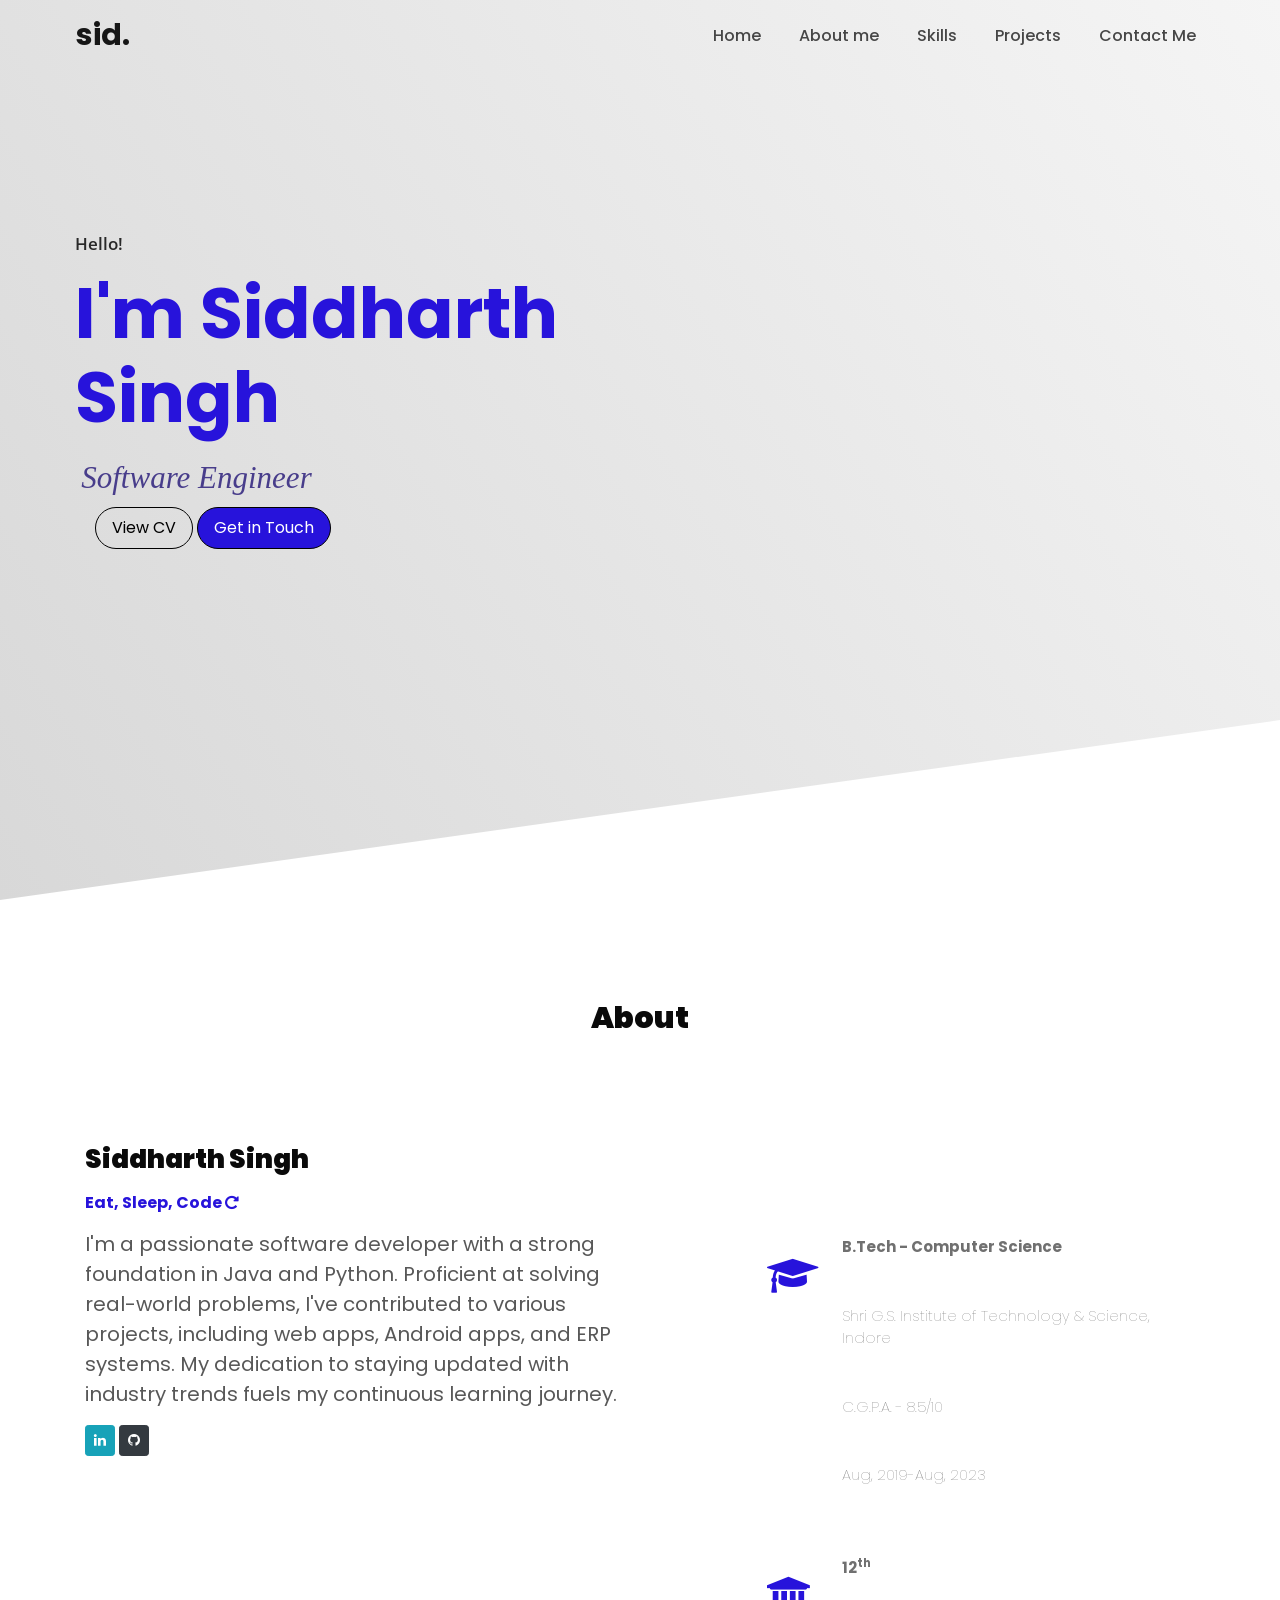
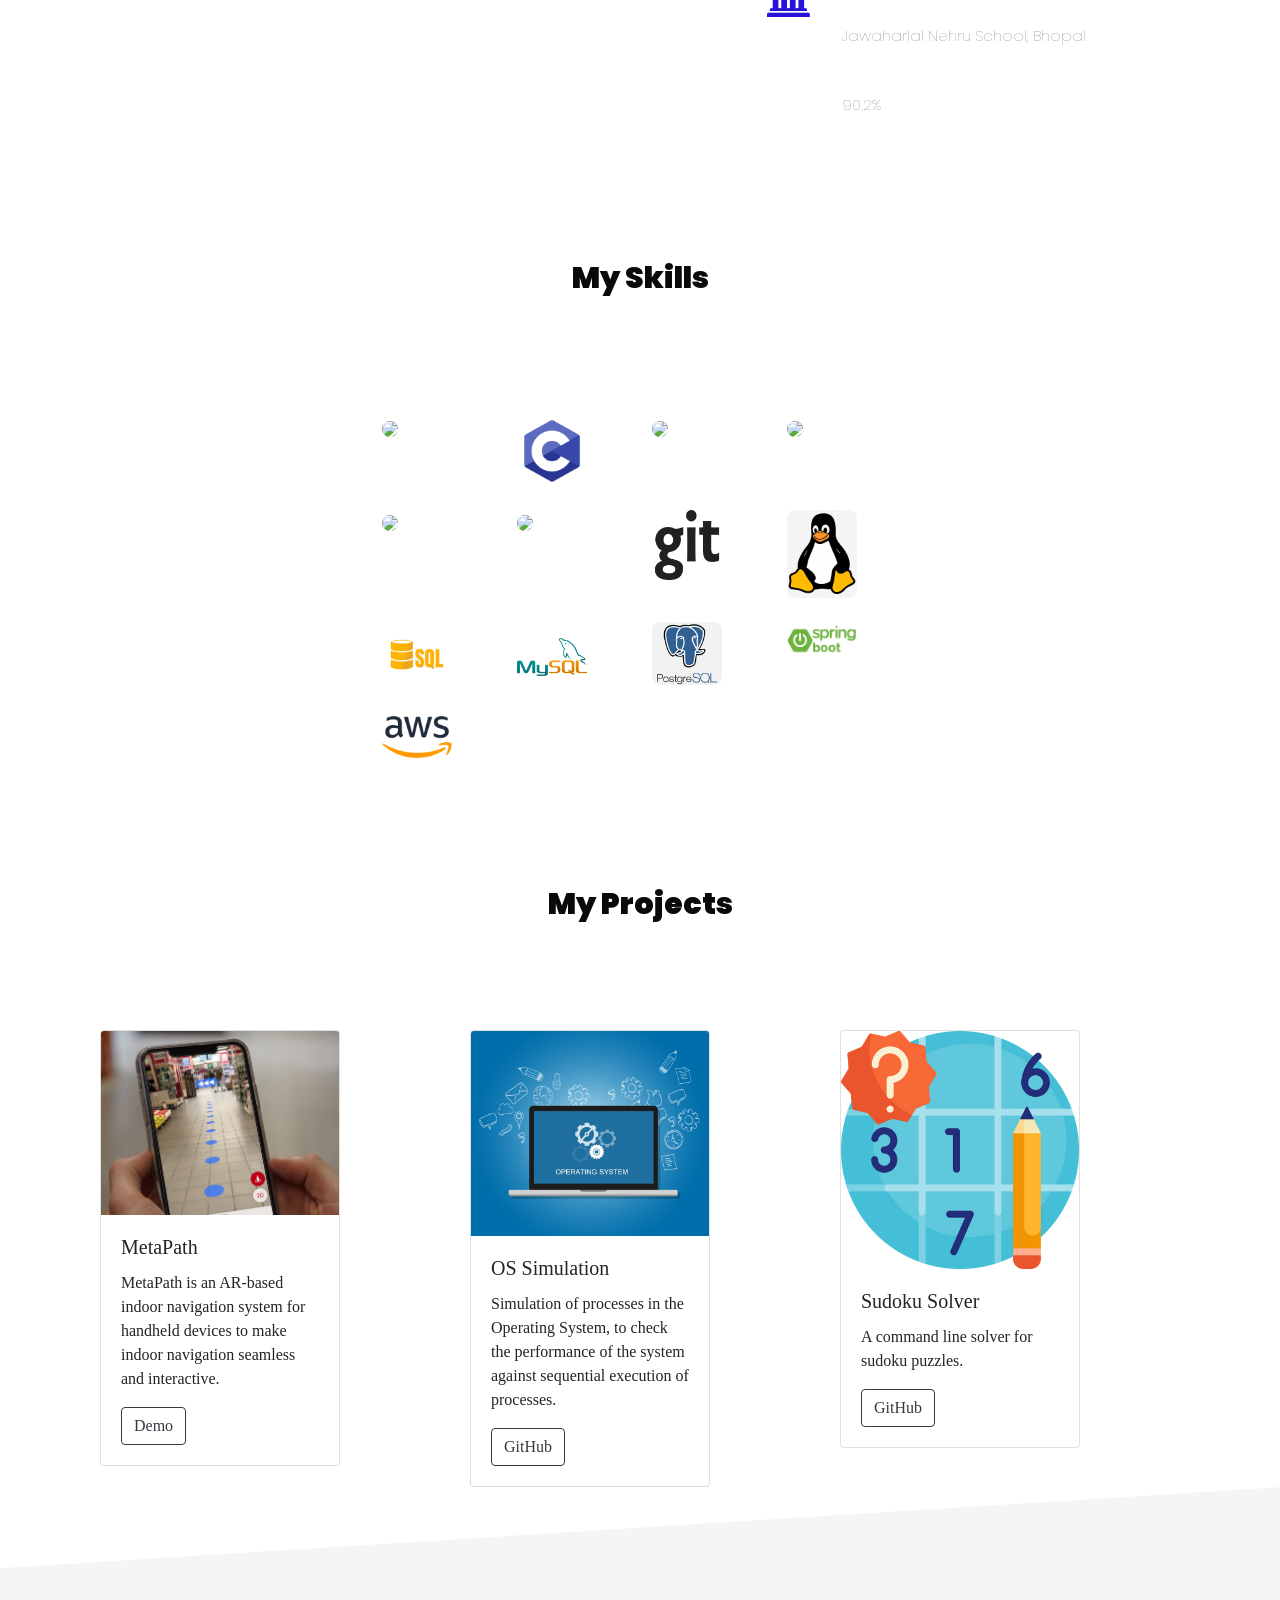
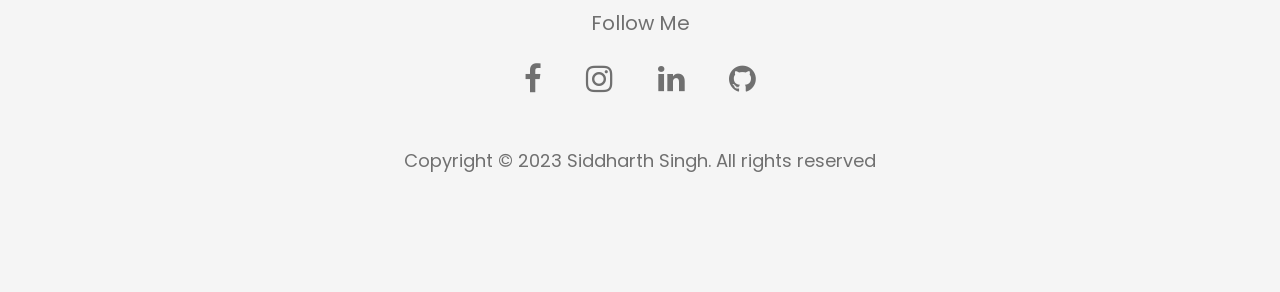
==== index.html @ 8e5d927d "Updated the about info" ====
<!doctype html>
<html lang="en">

<head>
    <!-- Required meta tags -->
    <meta charset="utf-8">
    <meta name="viewport" content="width=device-width, initial-scale=1, shrink-to-fit=no">

    <!-- Bootstrap CSS -->
    <link rel="stylesheet" href="https://cdn.jsdelivr.net/npm/bootstrap@4.5.3/dist/css/bootstrap.min.css"
        integrity="sha384-TX8t27EcRE3e/ihU7zmQxVncDAy5uIKz4rEkgIXeMed4M0jlfIDPvg6uqKI2xXr2" crossorigin="anonymous">
    <link rel="stylesheet" href="style.css">
    <!-- <link rel="stylesheet" href="https://cdnjs.cloudflare.com/ajax/libs/font-awesome/4.7.0/css/font-awesome.min.css"> -->
    <link href="https://maxcdn.bootstrapcdn.com/font-awesome/4.2.0/css/font-awesome.min.css" rel="stylesheet">

    <title>Siddharth Singh | Portfolio</title>
</head>

<body>
    <!--Nav Bar-->
    <nav class="navbar navbar-expand-lg navbar-light fixed-top">
        <a class="navbar-brand" href=".">sid.</a>
        <button class="navbar-toggler" type="button" data-toggle="collapse" data-target="#navbarNav">
            <span class="navbar-toggler-icon"></span>
        </button>
        <div class="collapse navbar-collapse" id="navbarNav">
            <ul class="navbar-nav mr-auto">
            </ul>
            <ul class="navbar-nav">
                <li class="nav-item">
                    <a class="nav-link js-scroll-trigger" href="#home">Home</a>
                </li>
                <li class="nav-item">
                    <a class="nav-link js-scroll-trigger" href="#about">About me</a>
                </li>
                <li class="nav-item">
                    <a class="nav-link js-scroll-trigger" href="#skills">Skills</a>
                </li>
                <li class="nav-item">
                    <a class="nav-link js-scroll-trigger" href="#prj">Projects</a>
                </li>
                <li class="nav-item">
                    <a class="nav-link js-scroll-trigger" href="#contact">Contact Me</a>
                </li>
            </ul>
        </div>
    </nav>
    <!--Nav Bar End-->
    <header id="home" class="site-header">
        <!--home Start-->
        <div class="container-fluid" style="background-color:transparent;">
            <div class="row">
                <div class="col-lg-7">
                    <div class="jumbotron">
                        <h1 class="display-4">Hello!</h1>
                        <h2 class="lead">I'm Siddharth Singh</h2>
                        <!-- <h3>Student, Coder, Chess Player</h3> -->
                        <div id="text-write"></div>
                        <ul style="padding-left: 0px;">

                            <a class="btn btndownloadcv btn-lg" href="#" role="button">View CV</a>
                            <button class="btn btn-lg" id="contact-btn">Get in Touch</button>
                        </ul>
                    </div>
                </div>

            </div>
        </div>
    </header>

    <!--About Me-->
    <div id="about" class="container aboutme">
        <div class="row head text-center">
            <div class="col-lg-12">
                <h1>About</h1>
            </div>
        </div>
        <div class=" body row">
            <div class="col-lg-6">

                <h2>Siddharth Singh</h2>
                <h3>Eat, Sleep, Code <i class="fa fa-repeat"></i></h3>
                <p>I'm a passionate software developer with a strong foundation in Java and Python. Proficient at
                    solving real-world problems, I've contributed to various projects, including web apps, Android apps,
                    and ERP systems.
                    My dedication to staying updated with industry trends fuels my continuous learning journey.</p>
                <div class="contact_about">
                    <a href="https://www.linkedin.com/in/siddharth-singh0801/" class="btn btn-info btn-sm "
                        role="button" aria-pressed="true" target="_blank"><i class="fa fa-linkedin"
                            aria-hidden="true"></i></a>
                    <a href="https://github.com/siddharth0801/" class="btn btn-dark btn-sm " role="button"
                        aria-pressed="true" target="_blank"><i class="fa fa-github" aria-hidden="true"></i></a>

                </div>

            </div>
            <div class="col-lg-6 text-left" style="padding-top:50px;">
                <table class="table table-borderless education">
                    <tbody>
                        <tr>
                            <th scope="col"><i class="fa fa-graduation-cap" aria-hidden="true"></i></th>
                            <th scope="col" class="year">
                                <p style="font-weight: bold;">B.Tech - Computer Science</p>
                                <p>Shri G.S. Institute of Technology & Science, Indore</p>
                                <p>C.G.P.A. - 8.5/10</p>
                                <p>Aug, 2019-Aug, 2023</p>
                            </th>
                        </tr>
                        <tr>
                            <th scope="col"><i class="fa fa-institution" aria-hidden="true"></i></th>
                            <th scope="col" class="year">
                                <p style="font-weight: bold;">12<sup>th</sup></p>
                                <p>Jawaharlal Nehru School, Bhopal</p>
                                <p>90.2%</p>
                            </th>
                        </tr>
                    </tbody>
                </table>
            </div>
        </div>
    </div>


    <section id="skills">
        <div class="container skill">
            <div class="row text-center skillhead">
                <div class="col-lg-12">
                    <h1>My Skills</h1>

                </div>
            </div>
        </div>
    </section>
    <div class="container table-responsive">
        <div class="row">
            <div class="col-md-6 mx-auto">
                <table class="table table-borderless">
                    <tbody>
                        <tr>
                            <td>
                                <img class="tech-icon" src="icons/java.png">
                                <!-- <h3>Java(Core)</h3> -->
                            </td>
                            <td>
                                <img class="tech-icon" src="icons/cprog.png">
                                <!-- <h3>C </h3> -->
                            </td>
                            <td>
                                <img class="tech-icon" src="icons/python.png">
                                <!-- <h3>Python</h3> -->
                            </td>
                            <td>
                                <img class="tech-icon" src="icons/html-5.png">
                                <!-- <h3>HTML</h3> -->
                            </td>
                        </tr>
                        <tr>
                            <td>
                                <img class="tech-icon" src="icons/css.png">
                                <!-- <h3>CSS</h3> -->
                            </td>
                            <td>
                                <img class="tech-icon" src="icons/java-script.png">
                                <!-- <h3>JavaScript</h3> -->
                            </td>
                            <td>
                                <img class="tech-icon" src="icons/git.png">
                                <!-- <h3>VCS</h3> -->
                            </td>
                            <td>
                                <img class="tech-icon" src="icons/linux.png">
                                <!-- <h3>Linux</h3> -->
                            </td>
                        </tr>
                        <tr>
                            <td>
                                <img class="tech-icon" src="icons/sql.jpg">
                                <!-- <h3>Linux</h3> -->
                            </td>
                            <td>
                                <img class="tech-icon" src="icons/mysql.png">
                                <!-- <h3>Linux</h3> -->
                            </td>
                            <td>
                                <img class="tech-icon" src="icons/postgres.png">
                                <!-- <h3>Linux</h3> -->
                            </td>
                            <td>
                                <img class="tech-icon" src="icons/spring.png">
                                <!-- <h3>Linux</h3> -->
                            </td>
                        </tr>
                        <tr>
                            <td>
                                <img class="tech-icon" src="icons/aws.png">
                                <!-- <h3>Linux</h3> -->
                            </td>
                        </tr>
                    </tbody>
                </table>
            </div>
        </div>
    </div>
    <section class="projects" id="prj">
        <div class="container-fluid">
            <div class="text-center myprojects">
                <h1>My Projects</h1>
            </div>
        </div>
        <div class="container">
            <div class="container">
                <div class="row">
                    <div class="col-sm">
                        <div class="card" style="width: 15rem;">
                            <img src="icons/AR-Navigation-3-scaled.jpg" class="card-img-top" alt="...">
                            <div class="card-body">
                                <h5 class="card-title">MetaPath</h5>
                                <p class="card-text">MetaPath is an AR-based indoor navigation system for handheld
                                    devices to make indoor navigation seamless and interactive.</p>

                                <a href="https://drive.google.com/file/d/1IkaxlK0f_oU6EgV6QQUT67MkqTu1dAwv/view?usp=drive_link" class="btn btn-outline-dark"
                                    target="blank">Demo</a>
                            </div>
                        </div>
                    </div>
                    <div class="col-sm">
                        <div class="card" style="width: 15rem;">
                            <img src="icons/OS.jpg" class="card-img-top" alt="...">
                            <div class="card-body">
                                <h5 class="card-title">OS Simulation</h5>
                                <p class="card-text">Simulation of processes in the Operating System, to check the
                                    performance of the
                                    system against sequential execution of processes.
                                </p>

                                <a href="https://github.com/siddharth0801/OS-Simulation" class="btn btn-outline-dark"
                                    target="blank">GitHub</a>
                            </div>
                        </div>
                    </div>
                    <div class="col-sm">
                        <div class="card" style="width: 15rem;">
                            <img src="icons/sudoku.png" class="card-img-top" alt="...">
                            <div class="card-body">
                                <h5 class="card-title">Sudoku Solver</h5>
                                <p class="card-text">A command line solver for sudoku puzzles.</p>

                                <a href="https://github.com/siddharth0801/SudokuSolver" class="btn btn-outline-dark"
                                    target="blank">GitHub</a>
                            </div>
                        </div>
                    </div>
                </div>
            </div>
        </div>
    </section>

    <div id="contact-modal" class="modal">
        <div class="modal-content">
            <span class="close">&times;</span>
            <!-- Formspree is used for handling the form(https://formspree.io/forms/mdovwwka/submissions) -->
            <form id="contact-form" action="https://formspree.io/f/mdovwwka" method="POST">
                <div class="form-group">
                    <label for="name">Your Name</label>
                    <input type="text" class="form-control" id="name" name="name" required>
                </div>
                <div class="form-group">
                    <label for="email">Your Email</label>
                    <input type="email" class="form-control" id="email" name="email" required>
                </div>
                <div class="form-group">
                    <label for="message">Message</label>
                    <textarea class="form-control" id="message" name="message" rows="5" required></textarea>
                </div>
                <button type="submit" class="btn btn-success">Send Message</button>
            </form>
        </div>
    </div>




    <!--Footer-->
    <footer class="site-footer" id="contact">'
        <div class="container">
            <div class="row text-center sitefooterhead">
                <div class="col-lg-12">
                    <h1><b>Follow Me</b></h1>
                </div>
            </div>
            <div class="row text-center sitefooterbody">
                <div class="col-lg-12">
                    <a href="https://www.facebook.com/people/Siddharth-Singh/100041000264340/" target="blank"><i
                            class="fa fa-facebook"></i></a>
                    <a href="https://www.instagram.com/singh.siddharth01/" target="blank"><i class="fa fa-instagram"></i></a>

                    <a href="https://www.linkedin.com/in/siddharth0801/" target="blank"><i
                            class="fa fa-linkedin"></i></a>
                    <a href="https://github.com/siddharth0801" target="blank"><i class="fa fa-github"></i></a>

                </div>
                <div class="col-lg-12">
                    <p>Copyright © 2023 Siddharth Singh. All rights reserved</p>
                </div>
            </div>
        </div>
    </footer>

    <!--Scripts-->
    <script src="index.js"></script>
    <script src="script.js"></script>
    <script>
        typeWriter();
    </script>
    <script src="https://code.jquery.com/jquery-3.5.1.js"
        integrity="sha256-QWo7LDvxbWT2tbbQ97B53yJnYU3WhH/C8ycbRAkjPDc=" crossorigin="anonymous"></script>
    <script src="https://cdn.jsdelivr.net/npm/bootstrap@4.5.3/dist/js/bootstrap.bundle.min.js"
        integrity="sha384-ho+j7jyWK8fNQe+A12Hb8AhRq26LrZ/JpcUGGOn+Y7RsweNrtN/tE3MoK7ZeZDyx"
        crossorigin="anonymous"></script>
    <script src="https://stackpath.bootstrapcdn.com/bootstrap/4.5.2/js/bootstrap.min.js"
        integrity="sha384-B4gt1jrGC7Jh4AgTPSdUtOBvfO8shuf57BaghqFfPlYxofvL8/KUEfYiJOMMV+rV"
        crossorigin="anonymous"></script>

    <script type="text/javascript">
        $('.js-scroll-trigger').click(function () {
            $('.navbar-collapse').collapse('hide');
        });
    </script>
</body>

</html>
---- style.css ----
@import url('https://fonts.googleapis.com/css2?family=Open+Sans&display=swap');
@import url('https://fonts.googleapis.com/css2?family=Poppins&display=swap');

.site-header{
    width: 100%;
    height: 100vh;
    background:linear-gradient(57deg, #d8d8d8, #F5F5F5);
    clip-path: polygon(0% 0%, 100% 0%, 100% 80%, 0% 100%);
}

.navbar{
    font-family: 'Poppins', sans-serif;
    font-weight: 500;
    font-size: 16px;
    transition: 0.6s;
}

.navbar-brand{
    padding-left: 60px;
    font-weight: bold;
    font-size: 30px;
}

.navbar-nav{
    padding-right: 60px;
}

.navbar .navbar-nav .nav-item a{
    color: #464646;
    padding-left: 30px;
}

.navbar .navbar-nav .nav-item a:hover{
    color: #2713db;
    transition: 0.7s;
}

.jumbotron{
    padding-left: 60px;
    background-color:transparent;
    border-radius: 0px;
}

.jumbotron h1{
    font-family: 'Open Sans', sans-serif;
    color: #292929;
    padding-top: 170px;
    font-size: 17px;
    font-weight: 600;
}

.jumbotron h2{
    font-family: 'Poppins', sans-serif;
    color: #2713db;
    font-size: 70px;
    font-weight: 700;
    padding-top: 10px;
}

.jumbotron p{
    font-family: 'Open Sans', sans-serif;
    color: #292929;
    font-size: 16pt;
    padding-top: 3px;
}

.jumbotron .btn{
    color: #FFFFFF;
    font-family: 'Poppins', sans-serif;
    font-size: 16px;
    background-color: #2713db;
    border-radius: 50px;
    border-color: black;
}

.jumbotron .btn:hover{
    color: #2713db;
    font-family: 'Poppins', sans-serif;
    background-color:transparent;
    border-radius: 50px;
    border-color: #2713db;
    transition: 0.6s;
}

.jumbotron .btndownloadcv{
    background-color:transparent;
    color: black;
    margin-left: 20px;
}

.jumbotron .btndownloadcv:hover{
    background-color:#2713db;
    color: #FFFFFF;
    margin-left: 20px;
    transition: 0.6s;
}
#text-write{
    font-family: Georgia, 'Times New Roman', Times, serif;
    font-style: italic;
    /* font-weight: bold; */
    color: darkslateblue;
    font-size: 31px;
    /* padding-top: 3px; */
    padding: 1%;
}
/*Projects CSS */

.projects{
    font-family: 'Times New Roman', Times, serif;
}

.myprojects h1{
    font-family:'Poppins', sans-serif;
    color: #0A0A0A;
    font-size: 30px;
    font-weight: 900;
    padding-top:100px;
    padding-bottom:100px;
}

/*  */
.tech-icon{
    border-radius: 8px;
    width: 70px;
    height: auto;
}
.icon-box{
    display: flex;
    align-items:center;
}
/* .tech-icon:hover{
    box-shadow: 1px 1px 1px 1px grey;
} */
.col-lg-3{
    margin-bottom: 50px;
}
.pt-5, .py-5 {
    padding-top: 3rem!important;
    
}


/* Form CSS */

.modal {
    display: none;
    position: fixed;
    z-index: 1;
    left: 0;
    top: 0;
    width: 100%;
    height: 100%;
    overflow: auto;
    background-color: rgba(0, 0, 0, 0.4);
  }
  
  .modal-content {
    background-color: #fefefe;
    margin: 15% auto;
    padding: 20px;
    border: 1px solid #888;
    width: 80%;
    max-width: 600px;
  }
  
  .close {
    color: #aaa;
    float: right;
    font-size: 28px;
    font-weight: bold;
  }
  
  .close:hover,
  .close:focus {
    color: black;
    text-decoration: none;
    cursor: pointer;
  }


@media(max-width:992px){
    .navbar{
        background-color: #FFFFFF;
    }
}


@media (max-width: 576px){
    .navbar-brand{
        padding-left: 20px;
    }
    
    .jumbotron{
        padding-left: 20px;
    }

    .jumbotron h2{
        font-size: 50px;
    }
    #text-write{
        font-size: 20px;
    }
}

.aboutme .head h1{
    font-family:'Poppins', sans-serif;
    color: #0A0A0A;
    font-size: 30px;
    font-weight: 900;
    padding-top:100px;
    padding-bottom:100px;
}

/* .aboutme .body{
    padding-bottom: 100px;
} */

.aboutme .body h2{
    font-family:'Poppins', sans-serif;
    color: #0A0A0A;
    font-size: 26px;
    font-weight: 900;
    padding-bottom: 10px;
}

.aboutme .body h3{
    font-family:'Poppins', sans-serif;
    color: #2713db;
    font-size: 16px;
    font-weight: bold;
    padding-bottom: 4px;
}

.aboutme .body p{
    padding-top:5px;
    font-family: 'Poppins', sans-serif;
    font-size: 20px;
    color: #585858;
}

.aboutme .body td{
    font-family: 'Poppins', sans-serif;
    font-size: 14px;
    color:#585858;
}

.aboutme .body span{
    color:#2713db;
}

.aboutme .body .education i{
    color: #2713db;
    font-size: 40px;
    padding-top:50px;
    padding-bottom: 20px;
    padding-left:100px;
}

.aboutme .body .education p{
    padding-top:30px;
    font-family: 'Poppins', sans-serif;
    color: #707070;
    font-size: 15px;
    font-weight: 100;
}

@media (max-width: 768px){
    .aboutme .body .education i{
        padding-left: 0px;
    }
}

@media (max-width: 576px){
    .aboutme{
        padding-left: 30px;
    }
    .aboutme .body .education i{
        padding-left: 0px;
    }
}

@media (max-width: 992px){
    .aboutme .body .education i{
        padding-left: 0px;
    }
}

/* .skill {
    padding-bottom: 100px;
} */

.skillhead h1{
    font-family:'Poppins', sans-serif;
    color: #0A0A0A;
    font-size: 30px;
    font-weight: 900;
    padding-top:100px;
    padding-bottom:100px;
}


.site-footer{
    width: 100%;
    min-height: 45vh;
    background:linear-gradient(57deg, #F5F5F5, #F5F5F5);
    clip-path: polygon(0 20%, 100% 0, 100% 100%, 0% 100%);
}

.site-footer .sitefooterhead h1{
    font-family: 'Poppins', sans-serif;
    color: #0A0A0A;
    font-size: 20px;
    font-weight: 100;
    padding-top:100px;
    padding-bottom:20px;
    color: #707070;

}

.site-footer .sitefooterbody i{
    margin-left: 20px;
    margin-right: 20px;
    font-size: 31px;
    color: #707070;
}

.site-footer .sitefooterbody i:hover{
    font-size: 31px;
    color: #29C08D;
    transition: 0.4s;
}

.site-footer .sitefooterbody p{
    font-size: 18px;
    padding-top: 50px;
    font-family: 'Poppins', sans-serif;
    color: #707070;
}

@media (max-width: 576px){
    .modal-content {
        margin: 30% auto;
      }
    .site-footer .sitefooterbody i{
        margin-left: 11px;
        margin-right: 11px;
        font-size: 20px;
    }
    .site-footer .sitefooterbody p{
        font-size: 14px;
    }
    .site-footer{
        min-height: 40vh;
    }
}
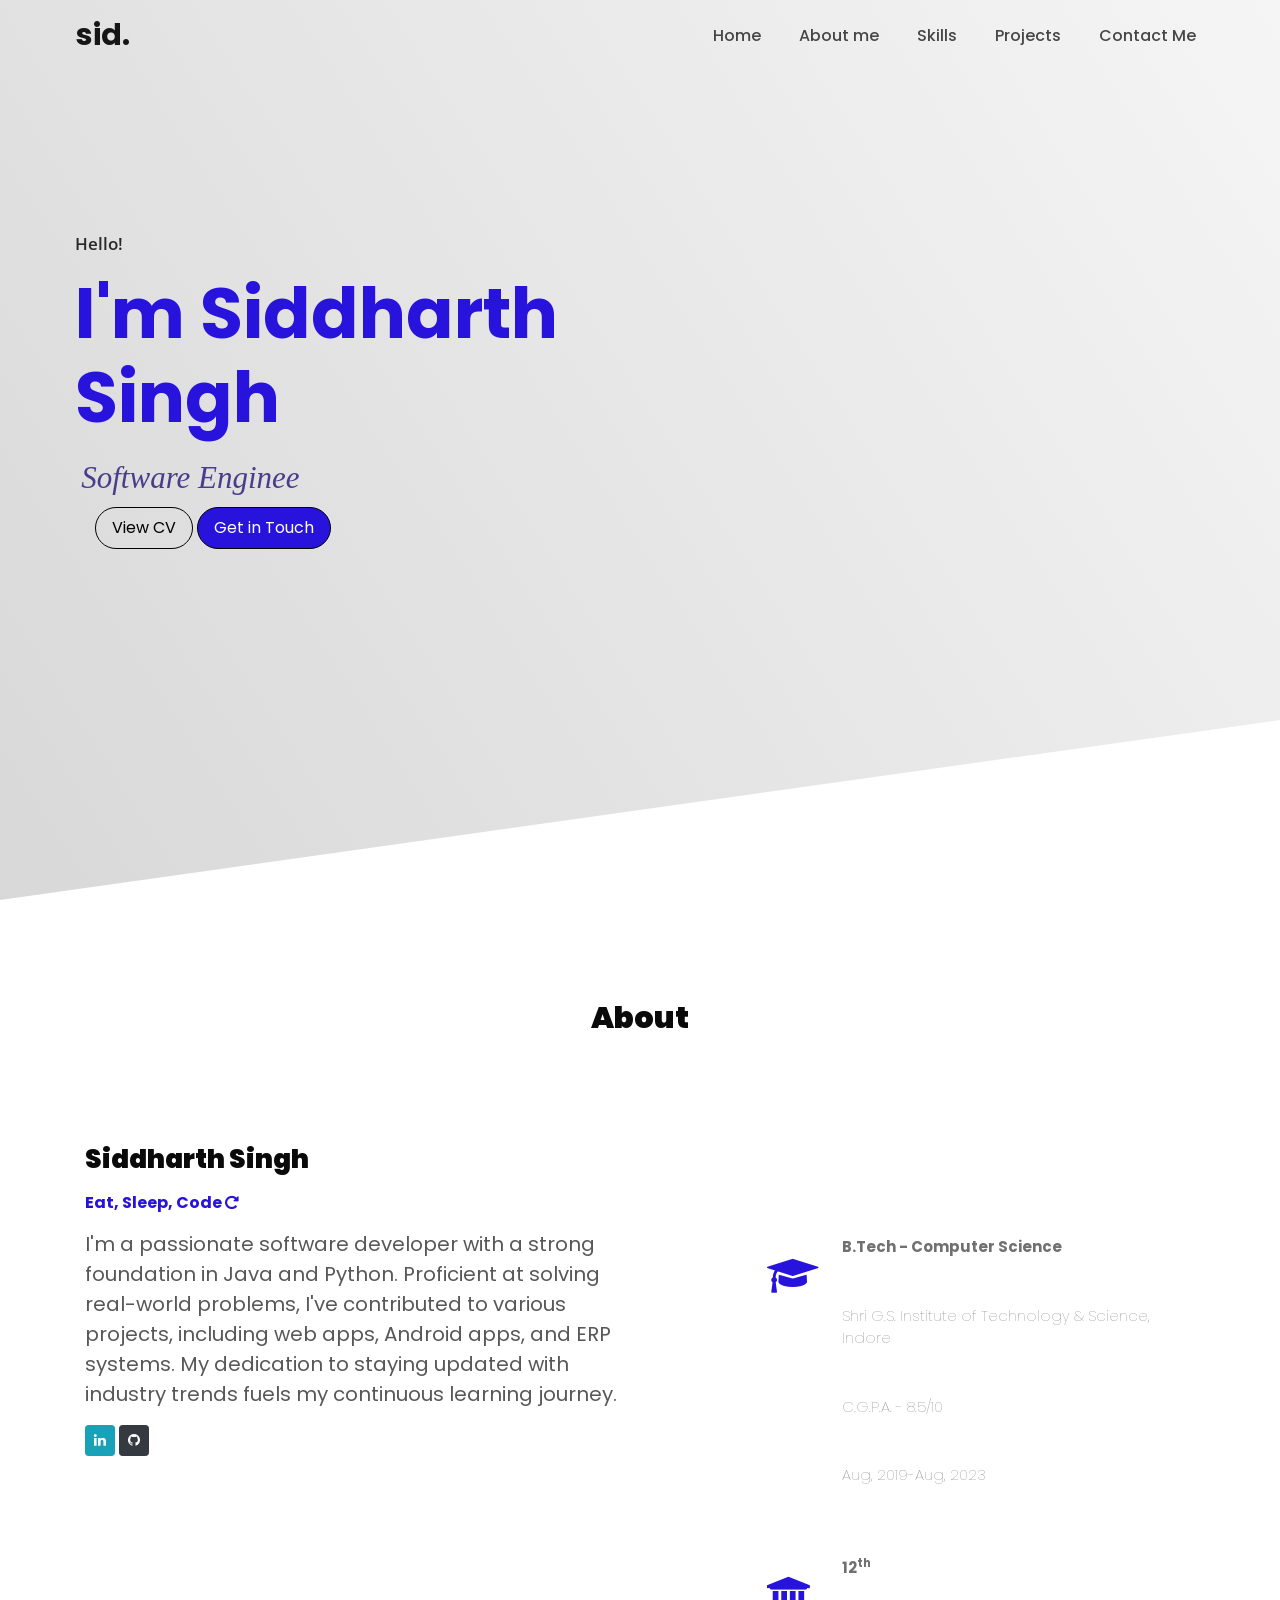
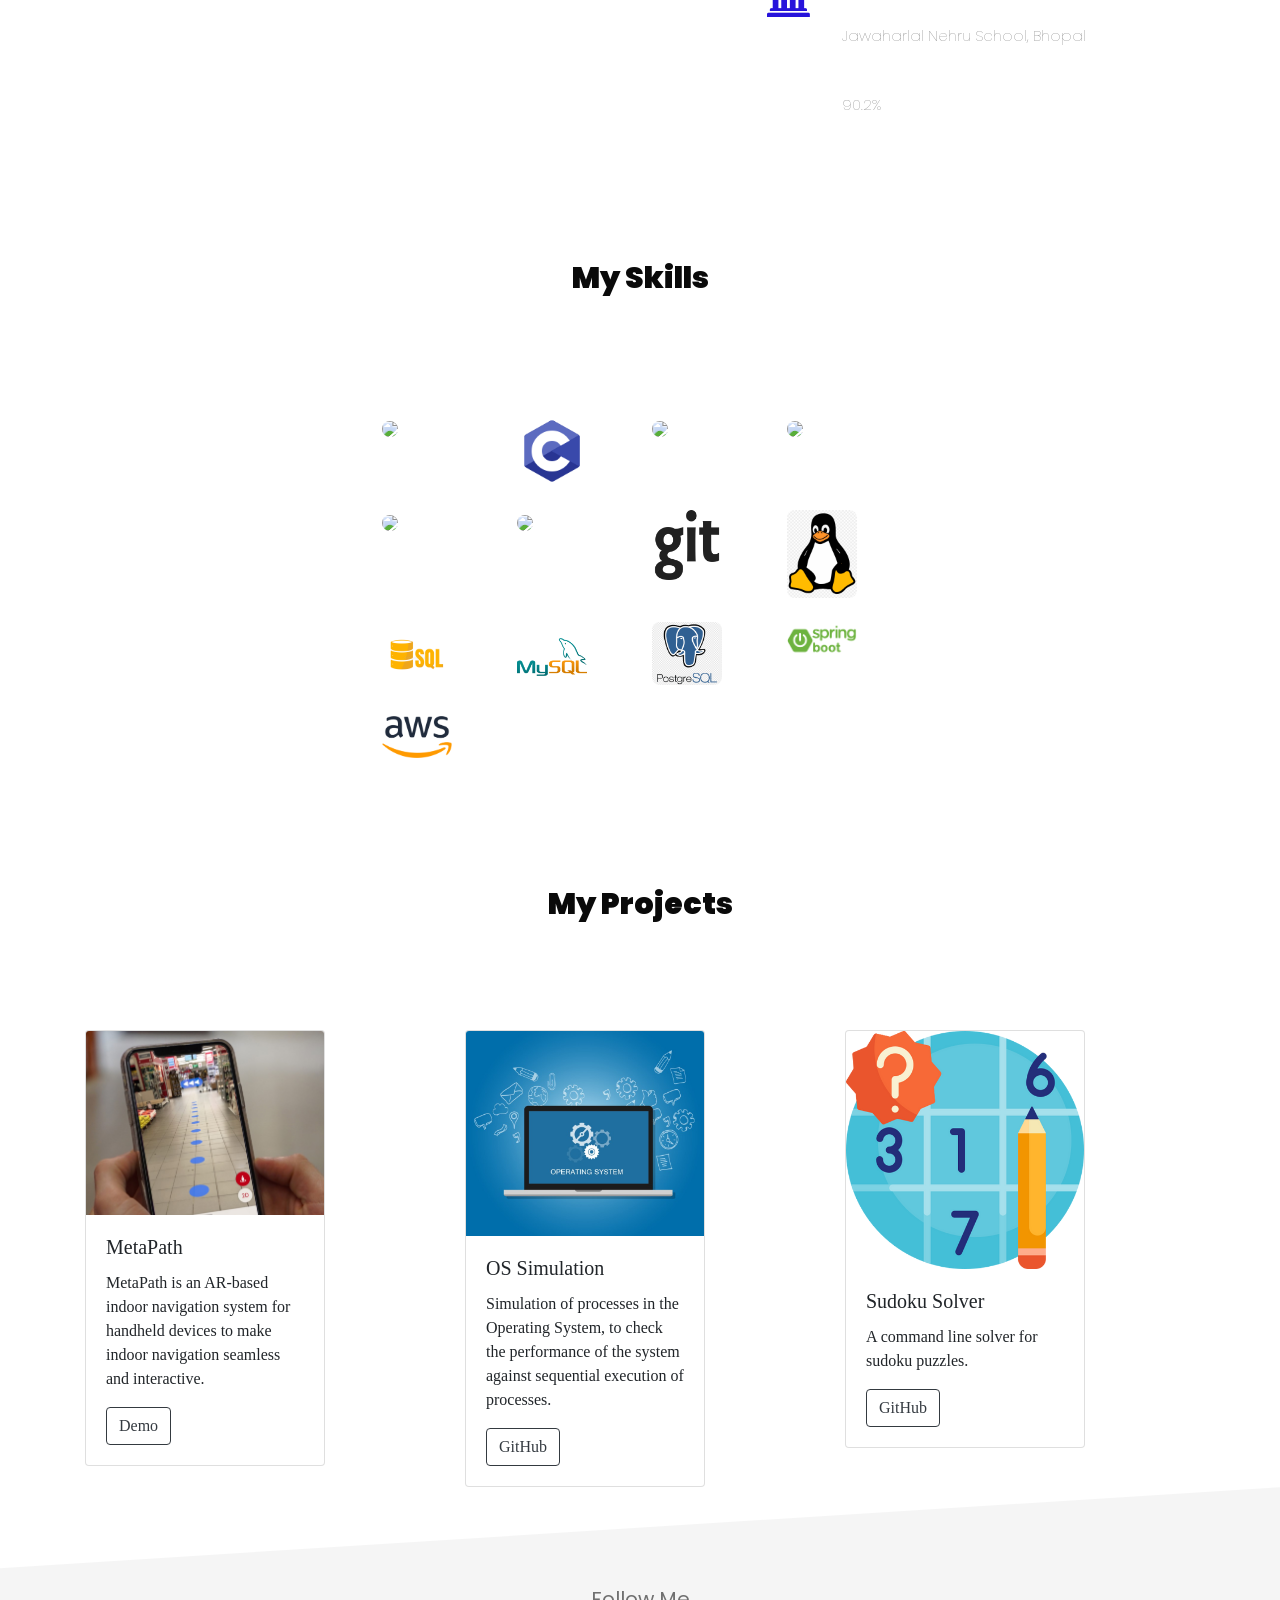
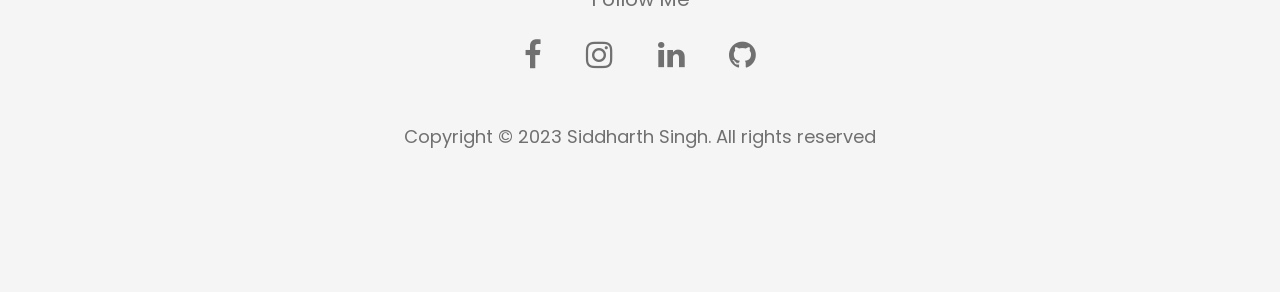
==== commit 8d1eb5e3: "Fix latent markup, accessibility and CSS bugs Groundwork before the data-driven refactor. No intende" ====
--- a/index.html
+++ b/index.html
@@ -10,7 +10,6 @@
     <link rel="stylesheet" href="https://cdn.jsdelivr.net/npm/bootstrap@4.5.3/dist/css/bootstrap.min.css"
         integrity="sha384-TX8t27EcRE3e/ihU7zmQxVncDAy5uIKz4rEkgIXeMed4M0jlfIDPvg6uqKI2xXr2" crossorigin="anonymous">
     <link rel="stylesheet" href="style.css">
-    <!-- <link rel="stylesheet" href="https://cdnjs.cloudflare.com/ajax/libs/font-awesome/4.7.0/css/font-awesome.min.css"> -->
     <link href="https://maxcdn.bootstrapcdn.com/font-awesome/4.2.0/css/font-awesome.min.css" rel="stylesheet">
 
     <title>Siddharth Singh | Portfolio</title>
@@ -56,11 +55,10 @@
                         <h2 class="lead">I'm Siddharth Singh</h2>
                         <!-- <h3>Student, Coder, Chess Player</h3> -->
                         <div id="text-write"></div>
-                        <ul style="padding-left: 0px;">
-
+                        <div class="hero-actions">
                             <a class="btn btndownloadcv btn-lg" href="#" role="button">View CV</a>
                             <button class="btn btn-lg" id="contact-btn">Get in Touch</button>
-                        </ul>
+                        </div>
                     </div>
                 </div>
 
@@ -85,11 +83,12 @@
                     and ERP systems.
                     My dedication to staying updated with industry trends fuels my continuous learning journey.</p>
                 <div class="contact_about">
-                    <a href="https://www.linkedin.com/in/siddharth-singh0801/" class="btn btn-info btn-sm "
-                        role="button" aria-pressed="true" target="_blank"><i class="fa fa-linkedin"
+                    <a href="https://www.linkedin.com/in/siddharth0801/" class="btn btn-info btn-sm "
+                        role="button" target="_blank" rel="noopener" aria-label="LinkedIn"><i
+                            class="fa fa-linkedin" aria-hidden="true"></i></a>
+                    <a href="https://github.com/siddharth0801/" class="btn btn-dark btn-sm " role="button"
+                        target="_blank" rel="noopener" aria-label="GitHub"><i class="fa fa-github"
                             aria-hidden="true"></i></a>
-                    <a href="https://github.com/siddharth0801/" class="btn btn-dark btn-sm " role="button"
-                        aria-pressed="true" target="_blank"><i class="fa fa-github" aria-hidden="true"></i></a>
 
                 </div>
 
@@ -207,7 +206,6 @@
                 <h1>My Projects</h1>
             </div>
         </div>
-        <div class="container">
             <div class="container">
                 <div class="row">
                     <div class="col-sm">
@@ -219,7 +217,7 @@
                                     devices to make indoor navigation seamless and interactive.</p>
 
                                 <a href="https://drive.google.com/file/d/1IkaxlK0f_oU6EgV6QQUT67MkqTu1dAwv/view?usp=drive_link" class="btn btn-outline-dark"
-                                    target="blank">Demo</a>
+                                    target="_blank" rel="noopener">Demo</a>
                             </div>
                         </div>
                     </div>
@@ -234,7 +232,7 @@
                                 </p>
 
                                 <a href="https://github.com/siddharth0801/OS-Simulation" class="btn btn-outline-dark"
-                                    target="blank">GitHub</a>
+                                    target="_blank" rel="noopener">GitHub</a>
                             </div>
                         </div>
                     </div>
@@ -246,19 +244,17 @@
                                 <p class="card-text">A command line solver for sudoku puzzles.</p>
 
                                 <a href="https://github.com/siddharth0801/SudokuSolver" class="btn btn-outline-dark"
-                                    target="blank">GitHub</a>
+                                    target="_blank" rel="noopener">GitHub</a>
                             </div>
                         </div>
                     </div>
                 </div>
             </div>
-        </div>
     </section>
 
-    <div id="contact-modal" class="modal">
-        <div class="modal-content">
-            <span class="close">&times;</span>
-            <!-- Formspree is used for handling the form(https://formspree.io/forms/mdovwwka/submissions) -->
+    <div id="contact-modal" class="contact-modal">
+        <div class="contact-modal__panel">
+            <span class="contact-modal__close">&times;</span>
             <form id="contact-form" action="https://formspree.io/f/mdovwwka" method="POST">
                 <div class="form-group">
                     <label for="name">Your Name</label>
@@ -281,7 +277,7 @@
 
 
     <!--Footer-->
-    <footer class="site-footer" id="contact">'
+    <footer class="site-footer" id="contact">
         <div class="container">
             <div class="row text-center sitefooterhead">
                 <div class="col-lg-12">
@@ -290,13 +286,13 @@
             </div>
             <div class="row text-center sitefooterbody">
                 <div class="col-lg-12">
-                    <a href="https://www.facebook.com/people/Siddharth-Singh/100041000264340/" target="blank"><i
+                    <a href="https://www.facebook.com/people/Siddharth-Singh/100041000264340/" target="_blank" rel="noopener" aria-label="Facebook"><i
                             class="fa fa-facebook"></i></a>
-                    <a href="https://www.instagram.com/singh.siddharth01/" target="blank"><i class="fa fa-instagram"></i></a>
-
-                    <a href="https://www.linkedin.com/in/siddharth0801/" target="blank"><i
+                    <a href="https://www.instagram.com/singh.siddharth01/" target="_blank" rel="noopener" aria-label="Instagram"><i class="fa fa-instagram"></i></a>
+
+                    <a href="https://www.linkedin.com/in/siddharth0801/" target="_blank" rel="noopener" aria-label="LinkedIn"><i
                             class="fa fa-linkedin"></i></a>
-                    <a href="https://github.com/siddharth0801" target="blank"><i class="fa fa-github"></i></a>
+                    <a href="https://github.com/siddharth0801" target="_blank" rel="noopener" aria-label="GitHub"><i class="fa fa-github"></i></a>
 
                 </div>
                 <div class="col-lg-12">
@@ -317,9 +313,6 @@
     <script src="https://cdn.jsdelivr.net/npm/bootstrap@4.5.3/dist/js/bootstrap.bundle.min.js"
         integrity="sha384-ho+j7jyWK8fNQe+A12Hb8AhRq26LrZ/JpcUGGOn+Y7RsweNrtN/tE3MoK7ZeZDyx"
         crossorigin="anonymous"></script>
-    <script src="https://stackpath.bootstrapcdn.com/bootstrap/4.5.2/js/bootstrap.min.js"
-        integrity="sha384-B4gt1jrGC7Jh4AgTPSdUtOBvfO8shuf57BaghqFfPlYxofvL8/KUEfYiJOMMV+rV"
-        crossorigin="anonymous"></script>
 
     <script type="text/javascript">
         $('.js-scroll-trigger').click(function () {
--- a/style.css
+++ b/style.css
@@ -94,6 +94,11 @@
     margin-left: 20px;
     transition: 0.6s;
 }
+.hero-actions{
+    /* Preserves the margin the replaced <ul> inherited from Reboot. */
+    margin-bottom: 1rem;
+}
+
 #text-write{
     font-family: Georgia, 'Times New Roman', Times, serif;
     font-style: italic;
@@ -124,28 +129,19 @@
     width: 70px;
     height: auto;
 }
-.icon-box{
-    display: flex;
-    align-items:center;
-}
 /* .tech-icon:hover{
     box-shadow: 1px 1px 1px 1px grey;
 } */
-.col-lg-3{
-    margin-bottom: 50px;
-}
-.pt-5, .py-5 {
-    padding-top: 3rem!important;
-    
-}
 
 
 /* Form CSS */
 
-.modal {
+.contact-modal {
     display: none;
     position: fixed;
-    z-index: 1;
+    /* Must sit above .navbar.fixed-top (z-index 1030), which previously
+       painted over the open modal. */
+    z-index: 1055;
     left: 0;
     top: 0;
     width: 100%;
@@ -154,7 +150,7 @@
     background-color: rgba(0, 0, 0, 0.4);
   }
   
-  .modal-content {
+  .contact-modal__panel {
     background-color: #fefefe;
     margin: 15% auto;
     padding: 20px;
@@ -163,15 +159,15 @@
     max-width: 600px;
   }
   
-  .close {
+  .contact-modal__close {
     color: #aaa;
     float: right;
     font-size: 28px;
     font-weight: bold;
   }
   
-  .close:hover,
-  .close:focus {
+  .contact-modal__close:hover,
+  .contact-modal__close:focus {
     color: black;
     text-decoration: none;
     cursor: pointer;
@@ -308,7 +304,6 @@
 
 .site-footer .sitefooterhead h1{
     font-family: 'Poppins', sans-serif;
-    color: #0A0A0A;
     font-size: 20px;
     font-weight: 100;
     padding-top:100px;
@@ -338,7 +333,7 @@
 }
 
 @media (max-width: 576px){
-    .modal-content {
+    .contact-modal__panel {
         margin: 30% auto;
       }
     .site-footer .sitefooterbody i{
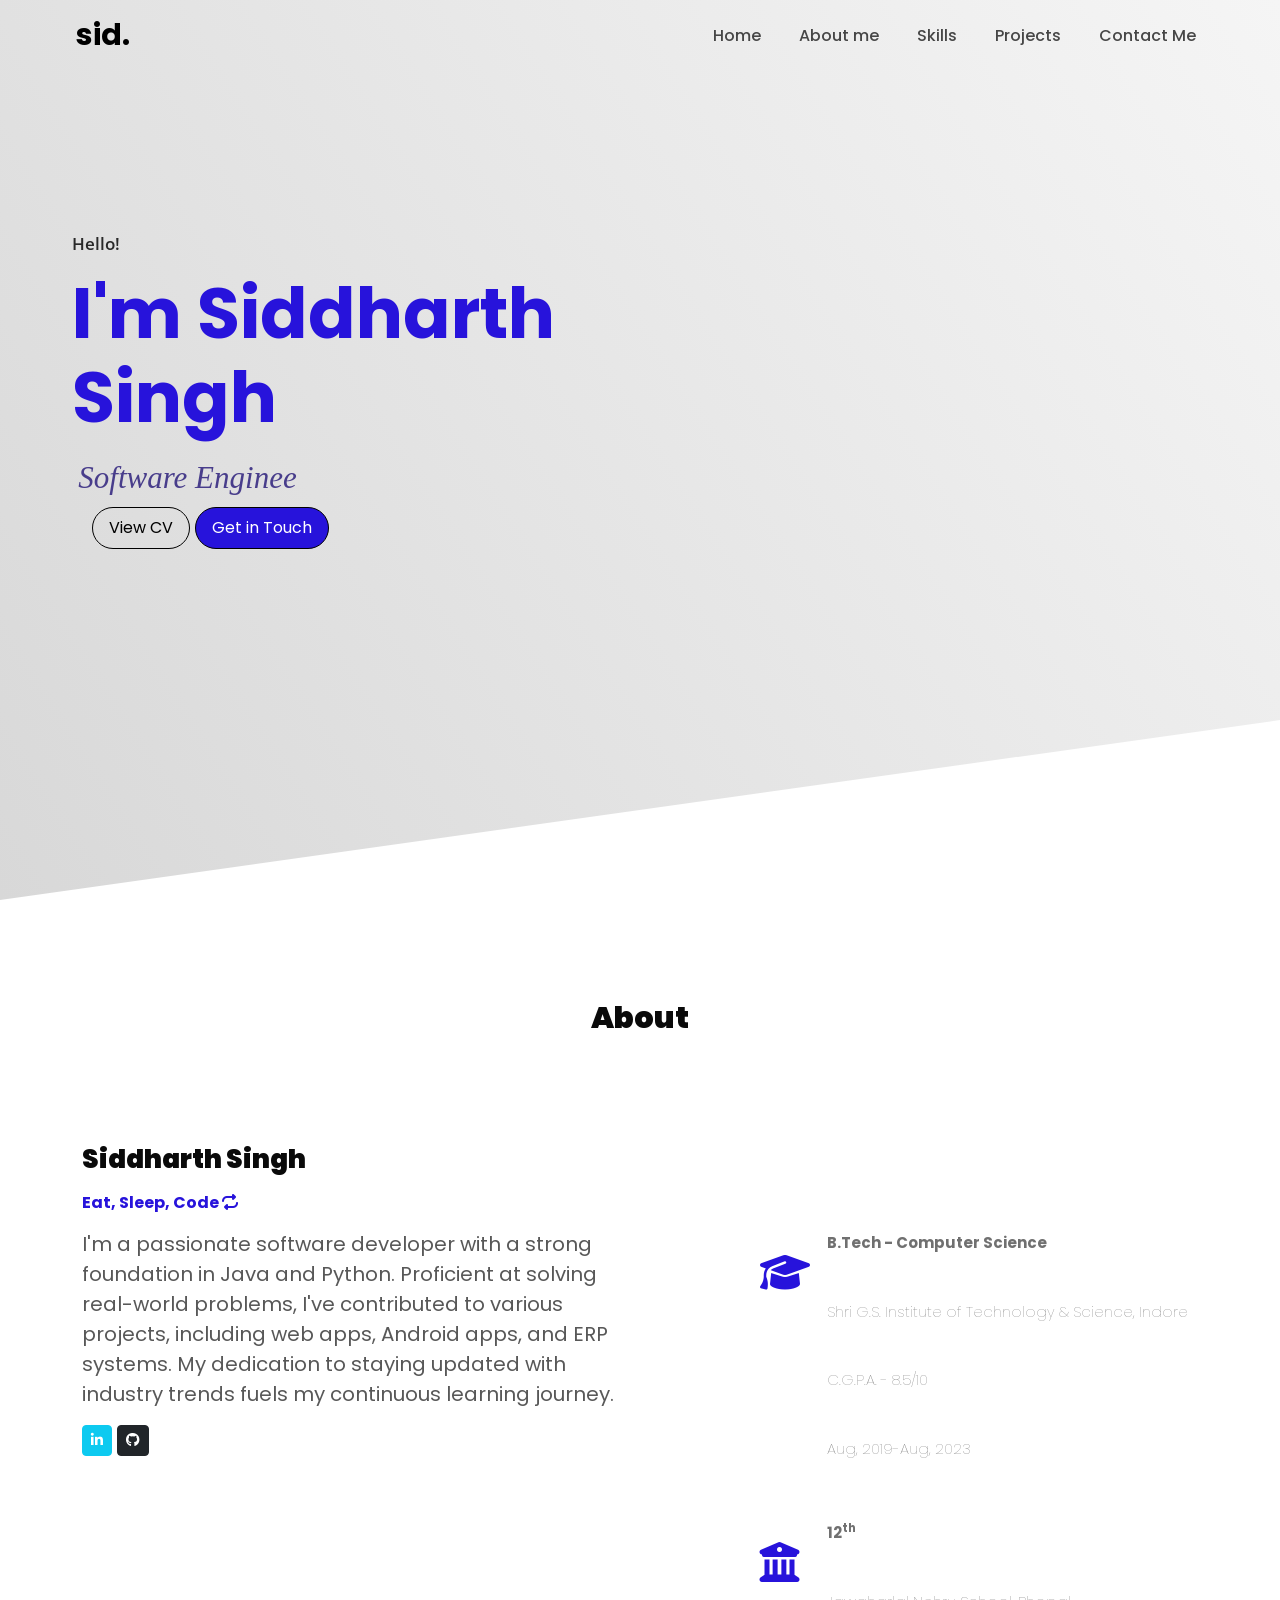
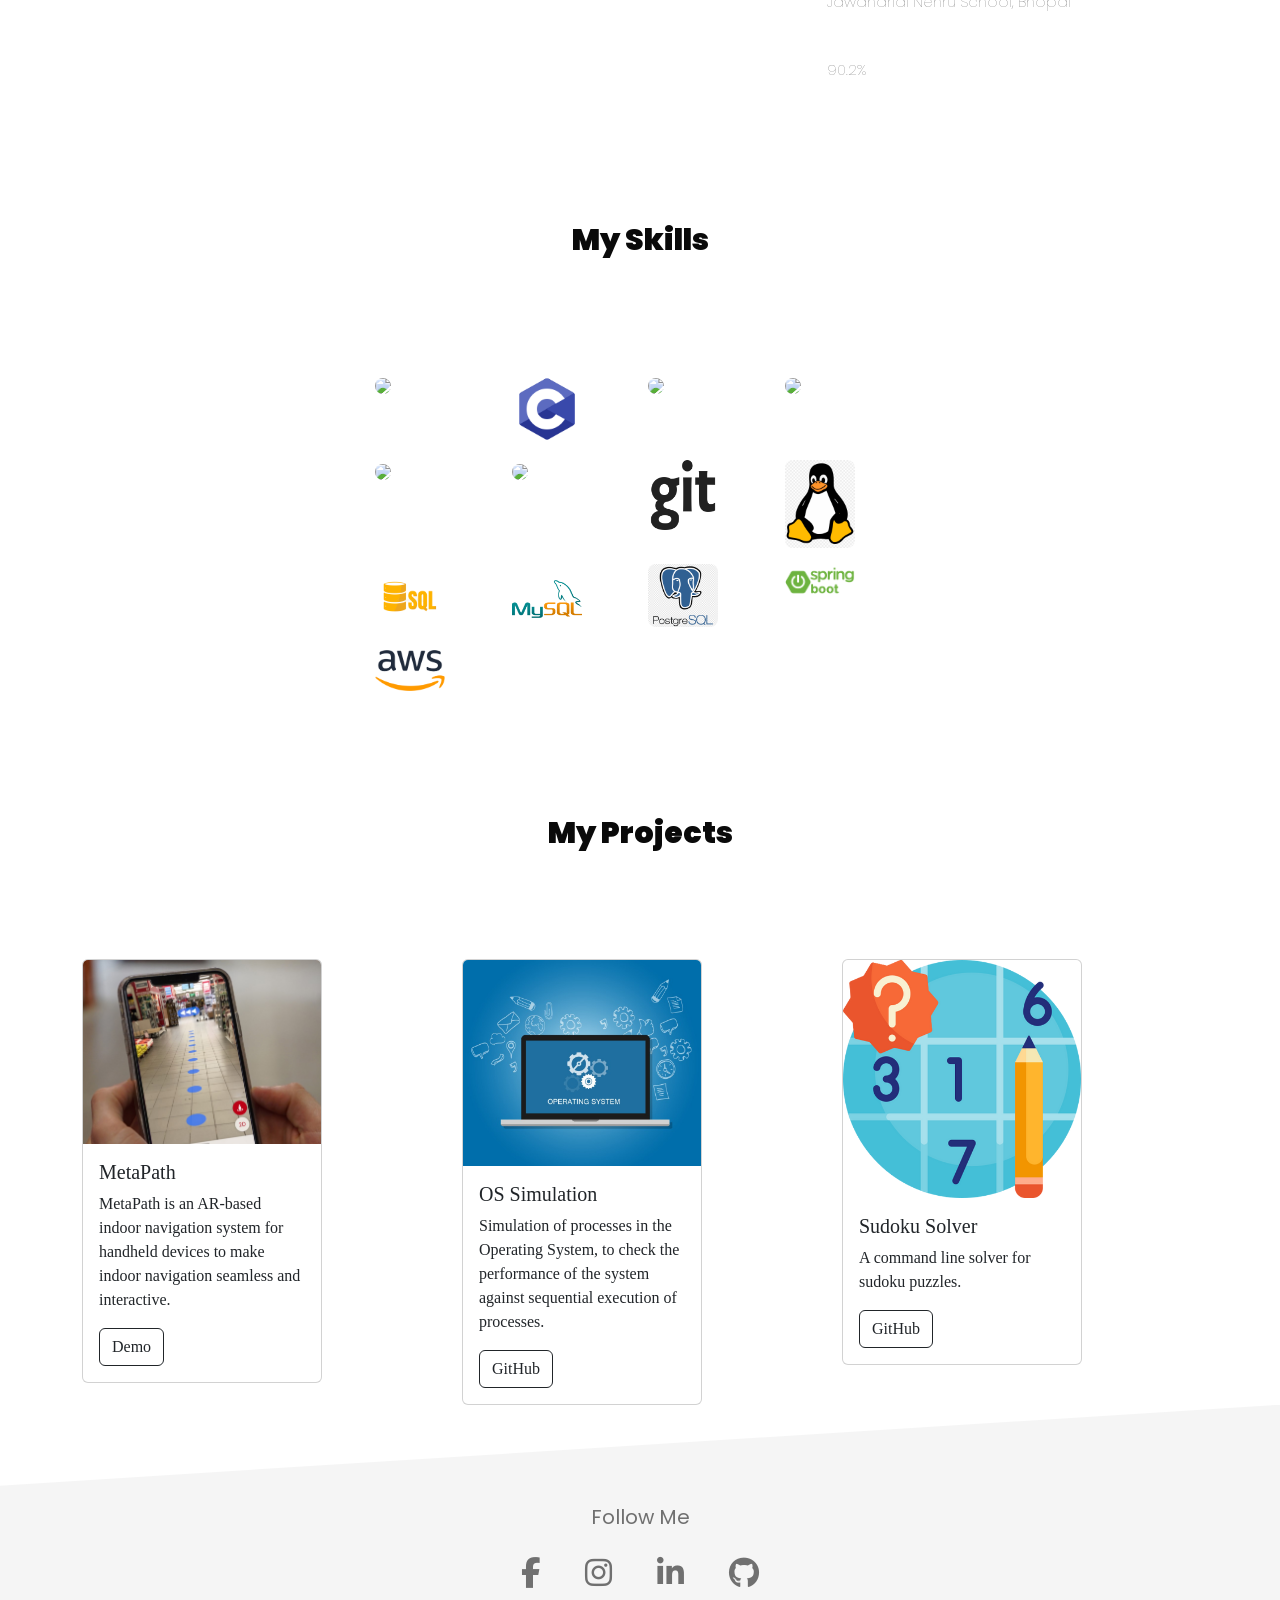
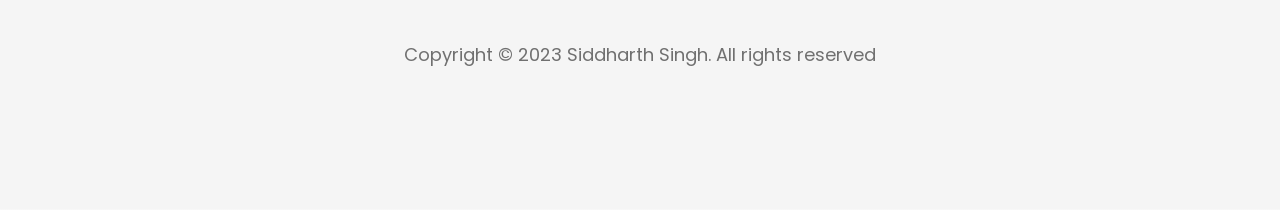
==== commit 513cf09a: "Move to Bootstrap 5.3.3 and Font Awesome 6.7.2, drop jQuery Bootstrap 4.5.3, jQuery 3.5.1 and Font A" ====
--- a/index.html
+++ b/index.html
@@ -7,39 +7,43 @@
     <meta name="viewport" content="width=device-width, initial-scale=1, shrink-to-fit=no">
 
     <!-- Bootstrap CSS -->
-    <link rel="stylesheet" href="https://cdn.jsdelivr.net/npm/bootstrap@4.5.3/dist/css/bootstrap.min.css"
-        integrity="sha384-TX8t27EcRE3e/ihU7zmQxVncDAy5uIKz4rEkgIXeMed4M0jlfIDPvg6uqKI2xXr2" crossorigin="anonymous">
+    <link rel="stylesheet" href="https://cdn.jsdelivr.net/npm/bootstrap@5.3.3/dist/css/bootstrap.min.css"
+        integrity="sha384-QWTKZyjpPEjISv5WaRU9OFeRpok6YctnYmDr5pNlyT2bRjXh0JMhjY6hW+ALEwIH"
+        crossorigin="anonymous">
+    <link rel="stylesheet"
+        href="https://cdn.jsdelivr.net/npm/@fortawesome/fontawesome-free@6.7.2/css/all.min.css"
+        integrity="sha384-nRgPTkuX86pH8yjPJUAFuASXQSSl2/bBUiNV47vSYpKFxHJhbcrGnmlYpYJMeD7a"
+        crossorigin="anonymous">
     <link rel="stylesheet" href="style.css">
-    <link href="https://maxcdn.bootstrapcdn.com/font-awesome/4.2.0/css/font-awesome.min.css" rel="stylesheet">
 
     <title>Siddharth Singh | Portfolio</title>
 </head>
 
 <body>
     <!--Nav Bar-->
-    <nav class="navbar navbar-expand-lg navbar-light fixed-top">
+    <nav class="navbar navbar-expand-lg fixed-top">
         <a class="navbar-brand" href=".">sid.</a>
-        <button class="navbar-toggler" type="button" data-toggle="collapse" data-target="#navbarNav">
+        <button class="navbar-toggler" type="button" data-bs-toggle="collapse"
+            data-bs-target="#navbarNav" aria-controls="navbarNav" aria-expanded="false"
+            aria-label="Toggle navigation">
             <span class="navbar-toggler-icon"></span>
         </button>
         <div class="collapse navbar-collapse" id="navbarNav">
-            <ul class="navbar-nav mr-auto">
-            </ul>
-            <ul class="navbar-nav">
-                <li class="nav-item">
-                    <a class="nav-link js-scroll-trigger" href="#home">Home</a>
-                </li>
-                <li class="nav-item">
-                    <a class="nav-link js-scroll-trigger" href="#about">About me</a>
-                </li>
-                <li class="nav-item">
-                    <a class="nav-link js-scroll-trigger" href="#skills">Skills</a>
-                </li>
-                <li class="nav-item">
-                    <a class="nav-link js-scroll-trigger" href="#prj">Projects</a>
-                </li>
-                <li class="nav-item">
-                    <a class="nav-link js-scroll-trigger" href="#contact">Contact Me</a>
+            <ul class="navbar-nav ms-auto">
+                <li class="nav-item">
+                    <a class="nav-link" href="#home">Home</a>
+                </li>
+                <li class="nav-item">
+                    <a class="nav-link" href="#about">About me</a>
+                </li>
+                <li class="nav-item">
+                    <a class="nav-link" href="#skills">Skills</a>
+                </li>
+                <li class="nav-item">
+                    <a class="nav-link" href="#prj">Projects</a>
+                </li>
+                <li class="nav-item">
+                    <a class="nav-link" href="#contact">Contact Me</a>
                 </li>
             </ul>
         </div>
@@ -50,10 +54,9 @@
         <div class="container-fluid" style="background-color:transparent;">
             <div class="row">
                 <div class="col-lg-7">
-                    <div class="jumbotron">
-                        <h1 class="display-4">Hello!</h1>
-                        <h2 class="lead">I'm Siddharth Singh</h2>
-                        <!-- <h3>Student, Coder, Chess Player</h3> -->
+                    <div class="hero">
+                        <h1>Hello!</h1>
+                        <h2>I'm Siddharth Singh</h2>
                         <div id="text-write"></div>
                         <div class="hero-actions">
                             <a class="btn btndownloadcv btn-lg" href="#" role="button">View CV</a>
@@ -77,27 +80,27 @@
             <div class="col-lg-6">
 
                 <h2>Siddharth Singh</h2>
-                <h3>Eat, Sleep, Code <i class="fa fa-repeat"></i></h3>
+                <h3>Eat, Sleep, Code <i class="fa-solid fa-repeat" aria-hidden="true"></i></h3>
                 <p>I'm a passionate software developer with a strong foundation in Java and Python. Proficient at
                     solving real-world problems, I've contributed to various projects, including web apps, Android apps,
                     and ERP systems.
                     My dedication to staying updated with industry trends fuels my continuous learning journey.</p>
                 <div class="contact_about">
-                    <a href="https://www.linkedin.com/in/siddharth0801/" class="btn btn-info btn-sm "
+                    <a href="https://www.linkedin.com/in/siddharth0801/" class="btn btn-info btn-sm text-white"
                         role="button" target="_blank" rel="noopener" aria-label="LinkedIn"><i
-                            class="fa fa-linkedin" aria-hidden="true"></i></a>
+                            class="fa-brands fa-linkedin-in" aria-hidden="true"></i></a>
                     <a href="https://github.com/siddharth0801/" class="btn btn-dark btn-sm " role="button"
-                        target="_blank" rel="noopener" aria-label="GitHub"><i class="fa fa-github"
+                        target="_blank" rel="noopener" aria-label="GitHub"><i class="fa-brands fa-github"
                             aria-hidden="true"></i></a>
 
                 </div>
 
             </div>
-            <div class="col-lg-6 text-left" style="padding-top:50px;">
+            <div class="col-lg-6 text-start" style="padding-top:50px;">
                 <table class="table table-borderless education">
                     <tbody>
                         <tr>
-                            <th scope="col"><i class="fa fa-graduation-cap" aria-hidden="true"></i></th>
+                            <th scope="col"><i class="fa-solid fa-graduation-cap" aria-hidden="true"></i></th>
                             <th scope="col" class="year">
                                 <p style="font-weight: bold;">B.Tech - Computer Science</p>
                                 <p>Shri G.S. Institute of Technology & Science, Indore</p>
@@ -106,7 +109,7 @@
                             </th>
                         </tr>
                         <tr>
-                            <th scope="col"><i class="fa fa-institution" aria-hidden="true"></i></th>
+                            <th scope="col"><i class="fa-solid fa-building-columns" aria-hidden="true"></i></th>
                             <th scope="col" class="year">
                                 <p style="font-weight: bold;">12<sup>th</sup></p>
                                 <p>Jawaharlal Nehru School, Bhopal</p>
@@ -256,16 +259,16 @@
         <div class="contact-modal__panel">
             <span class="contact-modal__close">&times;</span>
             <form id="contact-form" action="https://formspree.io/f/mdovwwka" method="POST">
-                <div class="form-group">
-                    <label for="name">Your Name</label>
+                <div class="mb-3">
+                    <label for="name" class="form-label">Your Name</label>
                     <input type="text" class="form-control" id="name" name="name" required>
                 </div>
-                <div class="form-group">
-                    <label for="email">Your Email</label>
+                <div class="mb-3">
+                    <label for="email" class="form-label">Your Email</label>
                     <input type="email" class="form-control" id="email" name="email" required>
                 </div>
-                <div class="form-group">
-                    <label for="message">Message</label>
+                <div class="mb-3">
+                    <label for="message" class="form-label">Message</label>
                     <textarea class="form-control" id="message" name="message" rows="5" required></textarea>
                 </div>
                 <button type="submit" class="btn btn-success">Send Message</button>
@@ -287,12 +290,12 @@
             <div class="row text-center sitefooterbody">
                 <div class="col-lg-12">
                     <a href="https://www.facebook.com/people/Siddharth-Singh/100041000264340/" target="_blank" rel="noopener" aria-label="Facebook"><i
-                            class="fa fa-facebook"></i></a>
-                    <a href="https://www.instagram.com/singh.siddharth01/" target="_blank" rel="noopener" aria-label="Instagram"><i class="fa fa-instagram"></i></a>
+                            class="fa-brands fa-facebook-f" aria-hidden="true"></i></a>
+                    <a href="https://www.instagram.com/singh.siddharth01/" target="_blank" rel="noopener" aria-label="Instagram"><i class="fa-brands fa-instagram" aria-hidden="true"></i></a>
 
                     <a href="https://www.linkedin.com/in/siddharth0801/" target="_blank" rel="noopener" aria-label="LinkedIn"><i
-                            class="fa fa-linkedin"></i></a>
-                    <a href="https://github.com/siddharth0801" target="_blank" rel="noopener" aria-label="GitHub"><i class="fa fa-github"></i></a>
+                            class="fa-brands fa-linkedin-in" aria-hidden="true"></i></a>
+                    <a href="https://github.com/siddharth0801" target="_blank" rel="noopener" aria-label="GitHub"><i class="fa-brands fa-github" aria-hidden="true"></i></a>
 
                 </div>
                 <div class="col-lg-12">
@@ -303,22 +306,13 @@
     </footer>
 
     <!--Scripts-->
-    <script src="index.js"></script>
-    <script src="script.js"></script>
-    <script>
-        typeWriter();
-    </script>
-    <script src="https://code.jquery.com/jquery-3.5.1.js"
-        integrity="sha256-QWo7LDvxbWT2tbbQ97B53yJnYU3WhH/C8ycbRAkjPDc=" crossorigin="anonymous"></script>
-    <script src="https://cdn.jsdelivr.net/npm/bootstrap@4.5.3/dist/js/bootstrap.bundle.min.js"
-        integrity="sha384-ho+j7jyWK8fNQe+A12Hb8AhRq26LrZ/JpcUGGOn+Y7RsweNrtN/tE3MoK7ZeZDyx"
+    <!-- defer preserves document order, so `bootstrap` is defined before our own
+         scripts run, and every script runs after the DOM is parsed. -->
+    <script defer src="https://cdn.jsdelivr.net/npm/bootstrap@5.3.3/dist/js/bootstrap.bundle.min.js"
+        integrity="sha384-YvpcrYf0tY3lHB60NNkmXc5s9fDVZLESaAA55NDzOxhy9GkcIdslK1eN7N6jIeHz"
         crossorigin="anonymous"></script>
-
-    <script type="text/javascript">
-        $('.js-scroll-trigger').click(function () {
-            $('.navbar-collapse').collapse('hide');
-        });
-    </script>
+    <script defer src="index.js"></script>
+    <script defer src="script.js"></script>
 </body>
 
 </html>
--- a/style.css
+++ b/style.css
@@ -9,6 +9,9 @@
 }
 
 .navbar{
+    /* Bootstrap 5 sets --bs-navbar-padding-x to 0; Bootstrap 4 used 1rem. */
+    padding-left: 1rem;
+    padding-right: 1rem;
     font-family: 'Poppins', sans-serif;
     font-weight: 500;
     font-size: 16px;
@@ -35,13 +38,22 @@
     transition: 0.7s;
 }
 
-.jumbotron{
-    padding-left: 60px;
+.hero{
+    /* Bootstrap 4's .jumbotron supplied padding and margin-bottom; .jumbotron
+       was removed in Bootstrap 5, so they are restored here verbatim. */
+    padding: 2rem 1rem 2rem 60px;
+    margin-bottom: 2rem;
     background-color:transparent;
     border-radius: 0px;
 }
 
-.jumbotron h1{
+@media (min-width: 576px){
+    .hero{
+        padding: 4rem 2rem 4rem 60px;
+    }
+}
+
+.hero h1{
     font-family: 'Open Sans', sans-serif;
     color: #292929;
     padding-top: 170px;
@@ -49,7 +61,7 @@
     font-weight: 600;
 }
 
-.jumbotron h2{
+.hero h2{
     font-family: 'Poppins', sans-serif;
     color: #2713db;
     font-size: 70px;
@@ -57,14 +69,14 @@
     padding-top: 10px;
 }
 
-.jumbotron p{
+.hero p{
     font-family: 'Open Sans', sans-serif;
     color: #292929;
     font-size: 16pt;
     padding-top: 3px;
 }
 
-.jumbotron .btn{
+.hero .btn{
     color: #FFFFFF;
     font-family: 'Poppins', sans-serif;
     font-size: 16px;
@@ -73,7 +85,7 @@
     border-color: black;
 }
 
-.jumbotron .btn:hover{
+.hero .btn:hover{
     color: #2713db;
     font-family: 'Poppins', sans-serif;
     background-color:transparent;
@@ -82,13 +94,13 @@
     transition: 0.6s;
 }
 
-.jumbotron .btndownloadcv{
+.hero .btndownloadcv{
     background-color:transparent;
     color: black;
     margin-left: 20px;
 }
 
-.jumbotron .btndownloadcv:hover{
+.hero .btndownloadcv:hover{
     background-color:#2713db;
     color: #FFFFFF;
     margin-left: 20px;
@@ -186,11 +198,11 @@
         padding-left: 20px;
     }
     
-    .jumbotron{
+    .hero{
         padding-left: 20px;
     }
 
-    .jumbotron h2{
+    .hero h2{
         font-size: 50px;
     }
     #text-write{
@@ -349,3 +361,8 @@
     }
 }
 
+@media (min-width: 1400px){
+    .container{
+        max-width: 1140px;
+    }
+}
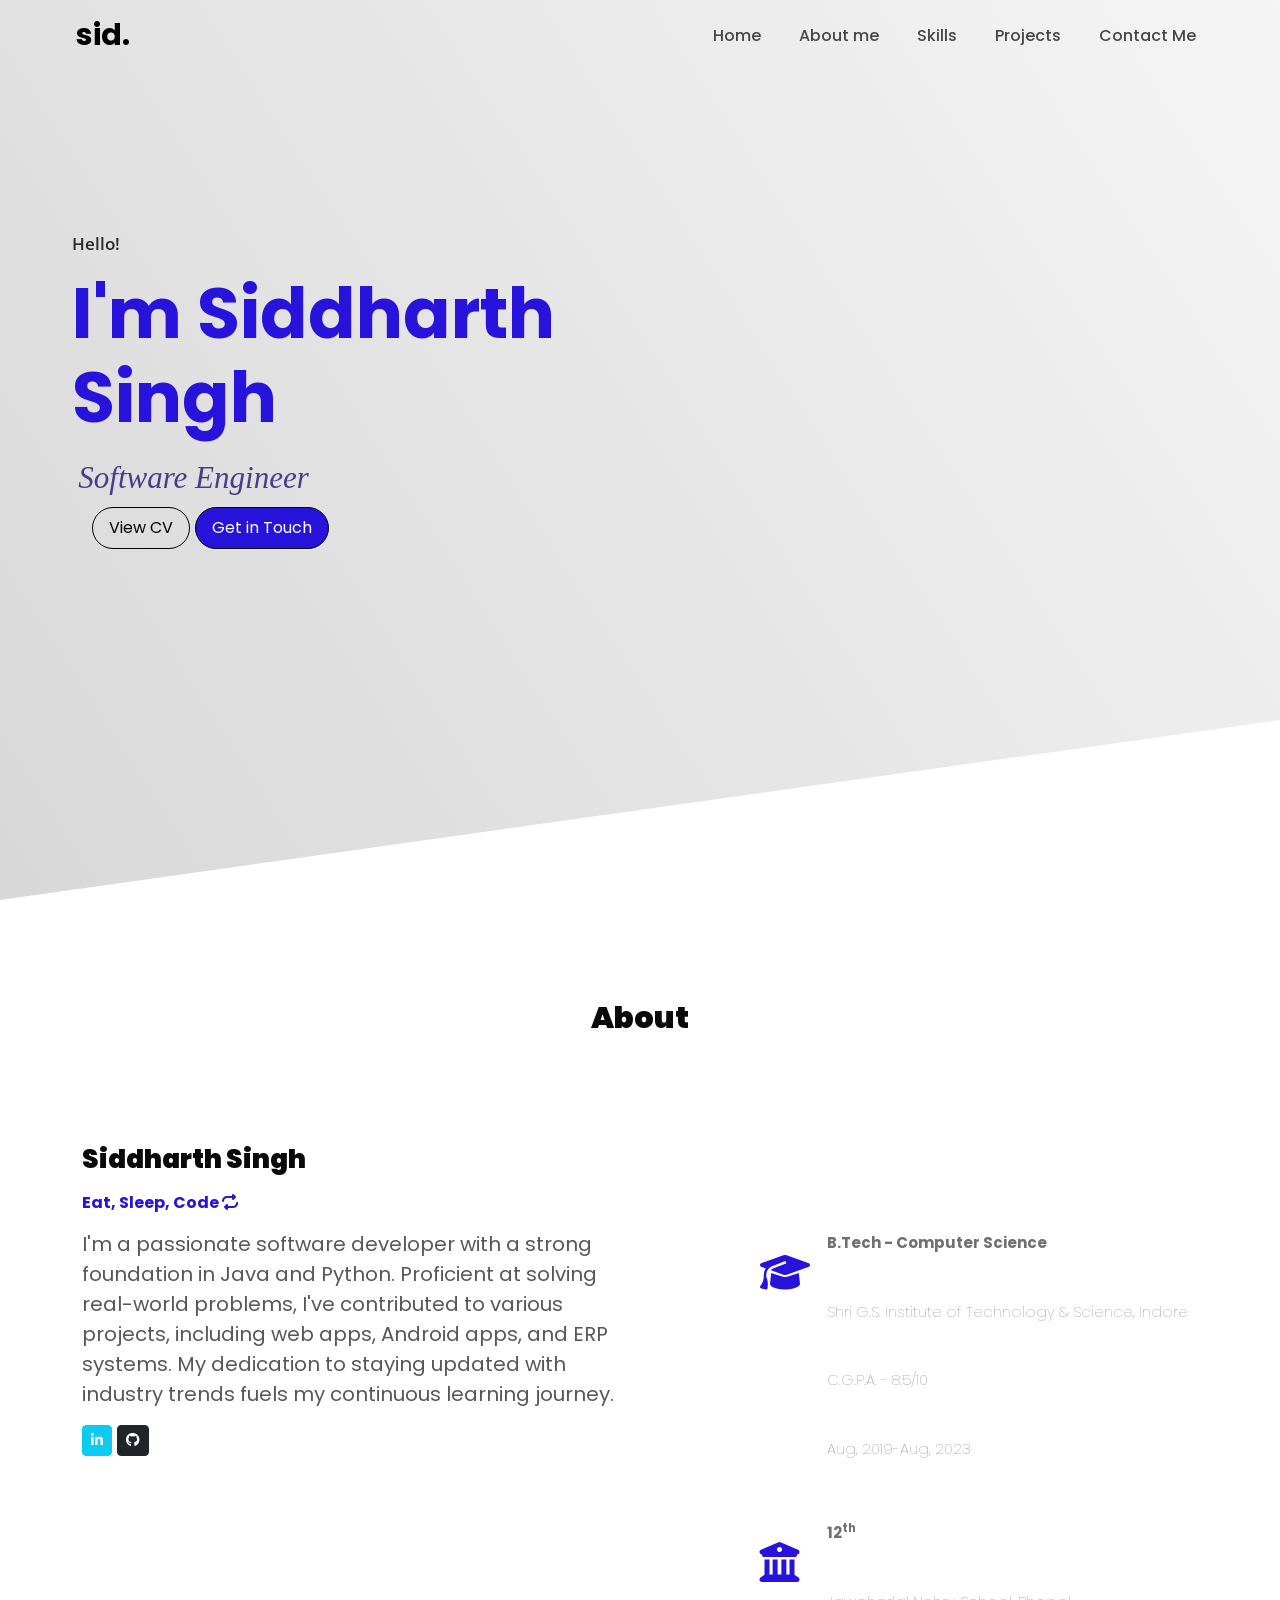
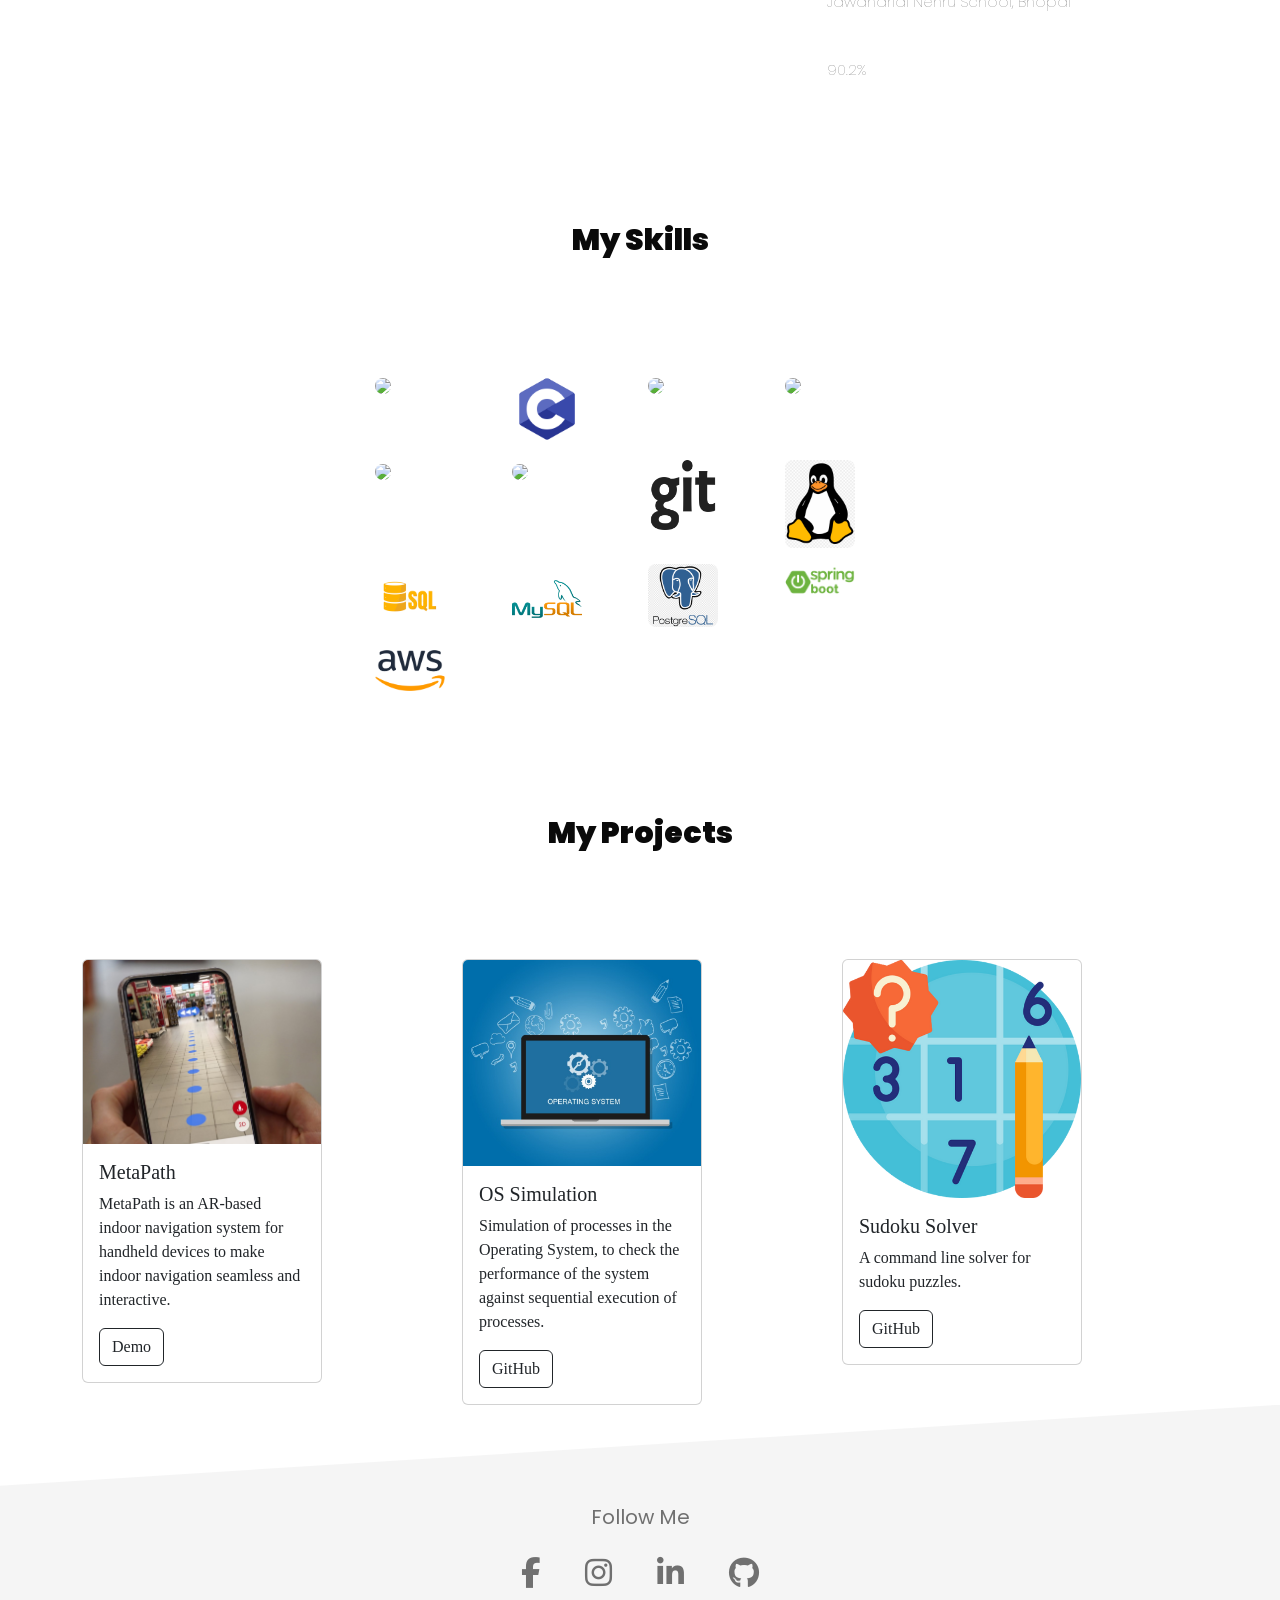
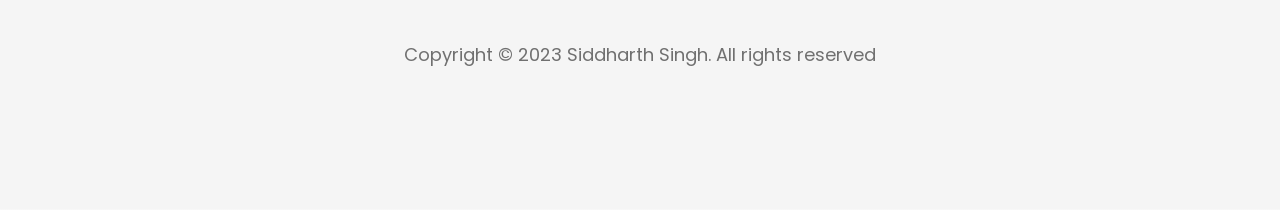
==== commit 4f13a7ce: "Tokenise the CSS and consolidate duplicated rules style.css had no variables: the brand blue appeare" ====
--- a/index.html
+++ b/index.html
@@ -60,7 +60,8 @@
                         <div id="text-write"></div>
                         <div class="hero-actions">
                             <a class="btn btndownloadcv btn-lg" href="#" role="button">View CV</a>
-                            <button class="btn btn-lg" id="contact-btn">Get in Touch</button>
+                            <button class="btn btn-lg" id="contact-btn" data-bs-toggle="modal"
+                                data-bs-target="#contact-modal">Get in Touch</button>
                         </div>
                     </div>
                 </div>
@@ -73,7 +74,7 @@
     <div id="about" class="container aboutme">
         <div class="row head text-center">
             <div class="col-lg-12">
-                <h1>About</h1>
+                <h1 class="section-heading">About</h1>
             </div>
         </div>
         <div class=" body row">
@@ -127,7 +128,7 @@
         <div class="container skill">
             <div class="row text-center skillhead">
                 <div class="col-lg-12">
-                    <h1>My Skills</h1>
+                    <h1 class="section-heading">My Skills</h1>
 
                 </div>
             </div>
@@ -206,7 +207,7 @@
     <section class="projects" id="prj">
         <div class="container-fluid">
             <div class="text-center myprojects">
-                <h1>My Projects</h1>
+                <h1 class="section-heading">My Projects</h1>
             </div>
         </div>
             <div class="container">
@@ -255,24 +256,42 @@
             </div>
     </section>
 
-    <div id="contact-modal" class="contact-modal">
-        <div class="contact-modal__panel">
-            <span class="contact-modal__close">&times;</span>
-            <form id="contact-form" action="https://formspree.io/f/mdovwwka" method="POST">
-                <div class="mb-3">
-                    <label for="name" class="form-label">Your Name</label>
-                    <input type="text" class="form-control" id="name" name="name" required>
-                </div>
-                <div class="mb-3">
-                    <label for="email" class="form-label">Your Email</label>
-                    <input type="email" class="form-control" id="email" name="email" required>
-                </div>
-                <div class="mb-3">
-                    <label for="message" class="form-label">Message</label>
-                    <textarea class="form-control" id="message" name="message" rows="5" required></textarea>
-                </div>
-                <button type="submit" class="btn btn-success">Send Message</button>
-            </form>
+    <div class="modal fade" id="contact-modal" tabindex="-1"
+        aria-labelledby="contact-modal-title" aria-hidden="true">
+        <div class="modal-dialog modal-dialog-centered contact-modal-dialog">
+            <div class="modal-content">
+                <div class="modal-header">
+                    <h2 class="modal-title fs-5" id="contact-modal-title">Get in Touch</h2>
+                    <button type="button" class="btn-close" data-bs-dismiss="modal"
+                        aria-label="Close"></button>
+                </div>
+                <div class="modal-body">
+                    <!-- action/method are kept so the form still works as a plain POST
+                         if JavaScript fails; contact.js intercepts the submit. -->
+                    <form id="contact-form" action="https://formspree.io/f/mdovwwka" method="POST">
+                        <div class="mb-3">
+                            <label for="name" class="form-label">Your Name</label>
+                            <input type="text" class="form-control" id="name" name="name" required>
+                        </div>
+                        <div class="mb-3">
+                            <label for="email" class="form-label">Your Email</label>
+                            <input type="email" class="form-control" id="email" name="email" required>
+                        </div>
+                        <div class="mb-3">
+                            <label for="message" class="form-label">Message</label>
+                            <textarea class="form-control" id="message" name="message" rows="5"
+                                required></textarea>
+                        </div>
+                        <!-- Formspree honeypot: bots fill it, people never see it. -->
+                        <input type="text" name="_gotcha" tabindex="-1" autocomplete="off"
+                            aria-hidden="true" class="visually-hidden">
+                        <button type="submit" class="btn btn-success" id="contact-submit">Send
+                            Message</button>
+                        <p id="form-status" class="form-status" role="status" aria-live="polite"
+                            hidden></p>
+                    </form>
+                </div>
+            </div>
         </div>
     </div>
 
--- a/style.css
+++ b/style.css
@@ -1,368 +1,410 @@
 @import url('https://fonts.googleapis.com/css2?family=Open+Sans&display=swap');
 @import url('https://fonts.googleapis.com/css2?family=Poppins&display=swap');
 
-.site-header{
+/* ==========================================================================
+   Design tokens
+   Every colour, font stack, duration and repeated measurement is defined
+   once here. Changing the brand colour, or adding a dark theme later, means
+   editing this block and nothing else.
+   ========================================================================== */
+
+:root {
+    /* Brand */
+    --brand-primary: #2713db;
+    --brand-on-primary: #ffffff;
+    --brand-accent: #29c08d;      /* social icon hover */
+    --brand-script: darkslateblue; /* typewriter line */
+
+    /* Neutral ramp, darkest to lightest */
+    --color-ink: #0a0a0a;      /* section headings */
+    --color-ink-soft: #292929; /* hero copy */
+    --color-body: #585858;     /* about body copy */
+    --color-muted: #707070;    /* meta text, footer */
+    --color-nav: #464646;      /* nav links */
+
+    /* Surfaces */
+    --surface-page: #ffffff;
+    --surface-tint: #f5f5f5;
+    --surface-tint-strong: #d8d8d8;
+
+    /* Type */
+    --font-display: 'Poppins', sans-serif;
+    --font-body: 'Open Sans', sans-serif;
+    --font-serif: 'Times New Roman', Times, serif;
+    --font-script: Georgia, 'Times New Roman', Times, serif;
+
+    --fs-section-title: 30px;
+    --fs-hero-name: 70px;
+    --fs-brand: 30px;
+    --fs-edu-icon: 40px;
+    --fs-social: 31px;
+
+    /* Space */
+    --space-section: 100px;  /* section heading breathing room */
+    --space-gutter: 60px;    /* desktop page inset */
+    --nav-height: 72px;      /* used for anchor scroll offset */
+
+    /* Motion */
+    --dur-fast: 0.4s;
+    --dur-base: 0.6s;
+    --dur-slow: 0.7s;
+
+    /* Shape */
+    --radius-pill: 50px;
+    --radius-sm: 8px;
+}
+
+@media (prefers-reduced-motion: reduce) {
+    :root {
+        --dur-fast: 0s;
+        --dur-base: 0s;
+        --dur-slow: 0s;
+    }
+}
+
+/* Anchor targets used to land underneath the fixed navbar. */
+html {
+    scroll-behavior: smooth;
+}
+
+@media (prefers-reduced-motion: reduce) {
+    html {
+        scroll-behavior: auto;
+    }
+}
+
+header[id],
+section[id],
+div[id],
+footer[id] {
+    scroll-margin-top: var(--nav-height);
+}
+
+/* The three section headings were byte-for-byte identical rules. */
+.section-heading {
+    font-family: var(--font-display);
+    color: var(--color-ink);
+    font-size: var(--fs-section-title);
+    font-weight: 900;
+    padding-top: var(--space-section);
+    padding-bottom: var(--space-section);
+}
+
+/* ==========================================================================
+   Header / hero
+   ========================================================================== */
+
+.site-header {
     width: 100%;
     height: 100vh;
-    background:linear-gradient(57deg, #d8d8d8, #F5F5F5);
+    background: linear-gradient(57deg, var(--surface-tint-strong), var(--surface-tint));
     clip-path: polygon(0% 0%, 100% 0%, 100% 80%, 0% 100%);
 }
 
-.navbar{
+.navbar {
     /* Bootstrap 5 sets --bs-navbar-padding-x to 0; Bootstrap 4 used 1rem. */
     padding-left: 1rem;
     padding-right: 1rem;
-    font-family: 'Poppins', sans-serif;
+    font-family: var(--font-display);
     font-weight: 500;
     font-size: 16px;
-    transition: 0.6s;
-}
-
-.navbar-brand{
-    padding-left: 60px;
+    transition: var(--dur-base);
+}
+
+.navbar-brand {
+    padding-left: var(--space-gutter);
     font-weight: bold;
-    font-size: 30px;
-}
-
-.navbar-nav{
-    padding-right: 60px;
-}
-
-.navbar .navbar-nav .nav-item a{
-    color: #464646;
+    font-size: var(--fs-brand);
+}
+
+.navbar-nav {
+    padding-right: var(--space-gutter);
+}
+
+.navbar .navbar-nav .nav-item a {
+    color: var(--color-nav);
     padding-left: 30px;
-}
-
-.navbar .navbar-nav .nav-item a:hover{
-    color: #2713db;
-    transition: 0.7s;
-}
-
-.hero{
-    /* Bootstrap 4's .jumbotron supplied padding and margin-bottom; .jumbotron
-       was removed in Bootstrap 5, so they are restored here verbatim. */
-    padding: 2rem 1rem 2rem 60px;
+    /* Declared on the base rule, not on :hover — otherwise the colour fades
+       in on mouse-enter and snaps back on leave. */
+    transition: color var(--dur-slow);
+}
+
+.navbar .navbar-nav .nav-item a:hover {
+    color: var(--brand-primary);
+}
+
+.hero {
+    /* Bootstrap 4's .jumbotron supplied padding and margin-bottom; it was
+       removed in Bootstrap 5, so they are restored here verbatim. */
+    padding: 2rem 1rem 2rem var(--space-gutter);
     margin-bottom: 2rem;
-    background-color:transparent;
+    background-color: transparent;
     border-radius: 0px;
 }
 
-@media (min-width: 576px){
-    .hero{
-        padding: 4rem 2rem 4rem 60px;
-    }
-}
-
-.hero h1{
-    font-family: 'Open Sans', sans-serif;
-    color: #292929;
+@media (min-width: 576px) {
+    .hero {
+        padding: 4rem 2rem 4rem var(--space-gutter);
+    }
+}
+
+.hero h1 {
+    font-family: var(--font-body);
+    color: var(--color-ink-soft);
     padding-top: 170px;
     font-size: 17px;
     font-weight: 600;
 }
 
-.hero h2{
-    font-family: 'Poppins', sans-serif;
-    color: #2713db;
-    font-size: 70px;
+.hero h2 {
+    font-family: var(--font-display);
+    color: var(--brand-primary);
+    font-size: var(--fs-hero-name);
     font-weight: 700;
     padding-top: 10px;
 }
 
-.hero p{
-    font-family: 'Open Sans', sans-serif;
-    color: #292929;
+.hero p {
+    font-family: var(--font-body);
+    color: var(--color-ink-soft);
     font-size: 16pt;
     padding-top: 3px;
 }
 
-.hero .btn{
-    color: #FFFFFF;
-    font-family: 'Poppins', sans-serif;
+.hero .btn {
+    color: var(--brand-on-primary);
+    font-family: var(--font-display);
     font-size: 16px;
-    background-color: #2713db;
-    border-radius: 50px;
+    background-color: var(--brand-primary);
+    border-radius: var(--radius-pill);
     border-color: black;
-}
-
-.hero .btn:hover{
-    color: #2713db;
-    font-family: 'Poppins', sans-serif;
-    background-color:transparent;
-    border-radius: 50px;
-    border-color: #2713db;
-    transition: 0.6s;
-}
-
-.hero .btndownloadcv{
-    background-color:transparent;
+    /* box-shadow is kept at Bootstrap's own duration so the focus ring still
+       fades in; declaring transition here would otherwise replace it. */
+    transition: color var(--dur-base), background-color var(--dur-base),
+        border-color var(--dur-base), box-shadow 0.15s ease-in-out;
+}
+
+.hero .btn:hover {
+    color: var(--brand-primary);
+    background-color: transparent;
+    border-color: var(--brand-primary);
+}
+
+.hero .btndownloadcv {
+    background-color: transparent;
     color: black;
     margin-left: 20px;
 }
 
-.hero .btndownloadcv:hover{
-    background-color:#2713db;
-    color: #FFFFFF;
-    margin-left: 20px;
-    transition: 0.6s;
-}
-.hero-actions{
+.hero .btndownloadcv:hover {
+    background-color: var(--brand-primary);
+    color: var(--brand-on-primary);
+}
+
+.hero-actions {
     /* Preserves the margin the replaced <ul> inherited from Reboot. */
     margin-bottom: 1rem;
 }
 
-#text-write{
-    font-family: Georgia, 'Times New Roman', Times, serif;
+#text-write {
+    font-family: var(--font-script);
     font-style: italic;
-    /* font-weight: bold; */
-    color: darkslateblue;
-    font-size: 31px;
-    /* padding-top: 3px; */
+    color: var(--brand-script);
+    font-size: var(--fs-social);
     padding: 1%;
 }
-/*Projects CSS */
-
-.projects{
-    font-family: 'Times New Roman', Times, serif;
-}
-
-.myprojects h1{
-    font-family:'Poppins', sans-serif;
-    color: #0A0A0A;
-    font-size: 30px;
-    font-weight: 900;
-    padding-top:100px;
-    padding-bottom:100px;
-}
-
-/*  */
-.tech-icon{
-    border-radius: 8px;
-    width: 70px;
-    height: auto;
-}
-/* .tech-icon:hover{
-    box-shadow: 1px 1px 1px 1px grey;
-} */
-
-
-/* Form CSS */
-
-.contact-modal {
-    display: none;
-    position: fixed;
-    /* Must sit above .navbar.fixed-top (z-index 1030), which previously
-       painted over the open modal. */
-    z-index: 1055;
-    left: 0;
-    top: 0;
-    width: 100%;
-    height: 100%;
-    overflow: auto;
-    background-color: rgba(0, 0, 0, 0.4);
-  }
-  
-  .contact-modal__panel {
-    background-color: #fefefe;
-    margin: 15% auto;
-    padding: 20px;
-    border: 1px solid #888;
-    width: 80%;
-    max-width: 600px;
-  }
-  
-  .contact-modal__close {
-    color: #aaa;
-    float: right;
-    font-size: 28px;
-    font-weight: bold;
-  }
-  
-  .contact-modal__close:hover,
-  .contact-modal__close:focus {
-    color: black;
-    text-decoration: none;
-    cursor: pointer;
-  }
-
-
-@media(max-width:992px){
-    .navbar{
-        background-color: #FFFFFF;
-    }
-}
-
-
-@media (max-width: 576px){
-    .navbar-brand{
-        padding-left: 20px;
-    }
-    
-    .hero{
-        padding-left: 20px;
-    }
-
-    .hero h2{
-        font-size: 50px;
-    }
-    #text-write{
-        font-size: 20px;
-    }
-}
-
-.aboutme .head h1{
-    font-family:'Poppins', sans-serif;
-    color: #0A0A0A;
-    font-size: 30px;
-    font-weight: 900;
-    padding-top:100px;
-    padding-bottom:100px;
-}
-
-/* .aboutme .body{
-    padding-bottom: 100px;
-} */
-
-.aboutme .body h2{
-    font-family:'Poppins', sans-serif;
-    color: #0A0A0A;
+
+/* ==========================================================================
+   About
+   ========================================================================== */
+
+.aboutme .body h2 {
+    font-family: var(--font-display);
+    color: var(--color-ink);
     font-size: 26px;
     font-weight: 900;
     padding-bottom: 10px;
 }
 
-.aboutme .body h3{
-    font-family:'Poppins', sans-serif;
-    color: #2713db;
+.aboutme .body h3 {
+    font-family: var(--font-display);
+    color: var(--brand-primary);
     font-size: 16px;
     font-weight: bold;
     padding-bottom: 4px;
 }
 
-.aboutme .body p{
-    padding-top:5px;
-    font-family: 'Poppins', sans-serif;
+.aboutme .body p {
+    padding-top: 5px;
+    font-family: var(--font-display);
     font-size: 20px;
-    color: #585858;
-}
-
-.aboutme .body td{
-    font-family: 'Poppins', sans-serif;
-    font-size: 14px;
-    color:#585858;
-}
-
-.aboutme .body span{
-    color:#2713db;
-}
-
-.aboutme .body .education i{
-    color: #2713db;
-    font-size: 40px;
-    padding-top:50px;
+    color: var(--color-body);
+}
+
+.aboutme .body .education i {
+    color: var(--brand-primary);
+    font-size: var(--fs-edu-icon);
+    padding-top: 50px;
     padding-bottom: 20px;
-    padding-left:100px;
-}
-
-.aboutme .body .education p{
-    padding-top:30px;
-    font-family: 'Poppins', sans-serif;
-    color: #707070;
+    padding-left: 100px;
+}
+
+.aboutme .body .education p {
+    padding-top: 30px;
+    font-family: var(--font-display);
+    color: var(--color-muted);
     font-size: 15px;
     font-weight: 100;
 }
 
-@media (max-width: 768px){
-    .aboutme .body .education i{
+@media (max-width: 992px) {
+    .aboutme .body .education i {
         padding-left: 0px;
     }
 }
 
-@media (max-width: 576px){
-    .aboutme{
+@media (max-width: 576px) {
+    .aboutme {
         padding-left: 30px;
     }
-    .aboutme .body .education i{
-        padding-left: 0px;
-    }
-}
-
-@media (max-width: 992px){
-    .aboutme .body .education i{
-        padding-left: 0px;
-    }
-}
-
-/* .skill {
-    padding-bottom: 100px;
-} */
-
-.skillhead h1{
-    font-family:'Poppins', sans-serif;
-    color: #0A0A0A;
-    font-size: 30px;
-    font-weight: 900;
-    padding-top:100px;
-    padding-bottom:100px;
-}
-
-
-.site-footer{
+}
+
+/* ==========================================================================
+   Skills
+   ========================================================================== */
+
+.tech-icon {
+    border-radius: var(--radius-sm);
+    width: 70px;
+    height: auto;
+}
+
+/* ==========================================================================
+   Projects
+   ========================================================================== */
+
+.projects {
+    font-family: var(--font-serif);
+}
+
+/* ==========================================================================
+   Contact form
+   ========================================================================== */
+
+/* Bootstrap's modal supplies the dialog; this only restores the 600px cap
+   the hand-rolled panel had. */
+.contact-modal-dialog {
+    max-width: 600px;
+}
+
+.form-status {
+    margin-top: 1rem;
+    margin-bottom: 0;
+    font-family: var(--font-display);
+    font-size: 15px;
+}
+
+/* Some resets clobber [hidden]; be explicit. */
+.form-status[hidden] {
+    display: none;
+}
+
+.form-status--success {
+    color: #1d7a53;
+}
+
+.form-status--error {
+    color: #c0392b;
+}
+
+/* ==========================================================================
+   Footer
+   ========================================================================== */
+
+.site-footer {
     width: 100%;
     min-height: 45vh;
-    background:linear-gradient(57deg, #F5F5F5, #F5F5F5);
+    background: linear-gradient(57deg, var(--surface-tint), var(--surface-tint));
     clip-path: polygon(0 20%, 100% 0, 100% 100%, 0% 100%);
 }
 
-.site-footer .sitefooterhead h1{
-    font-family: 'Poppins', sans-serif;
+.site-footer .sitefooterhead h1 {
+    font-family: var(--font-display);
     font-size: 20px;
     font-weight: 100;
-    padding-top:100px;
-    padding-bottom:20px;
-    color: #707070;
-
-}
-
-.site-footer .sitefooterbody i{
+    padding-top: var(--space-section);
+    padding-bottom: 20px;
+    color: var(--color-muted);
+}
+
+.site-footer .sitefooterbody i {
     margin-left: 20px;
     margin-right: 20px;
-    font-size: 31px;
-    color: #707070;
-}
-
-.site-footer .sitefooterbody i:hover{
-    font-size: 31px;
-    color: #29C08D;
-    transition: 0.4s;
-}
-
-.site-footer .sitefooterbody p{
+    font-size: var(--fs-social);
+    color: var(--color-muted);
+    transition: color var(--dur-fast);
+}
+
+/* No font-size here: it used to be restated, which outranked the mobile
+   override and made icons jump from 20px to 31px on hover. */
+.site-footer .sitefooterbody i:hover {
+    color: var(--brand-accent);
+}
+
+.site-footer .sitefooterbody p {
     font-size: 18px;
     padding-top: 50px;
-    font-family: 'Poppins', sans-serif;
-    color: #707070;
-}
-
-@media (max-width: 576px){
-    .contact-modal__panel {
-        margin: 30% auto;
-      }
-    .site-footer .sitefooterbody i{
+    font-family: var(--font-display);
+    color: var(--color-muted);
+}
+
+/* ==========================================================================
+   Responsive
+   ========================================================================== */
+
+@media (max-width: 992px) {
+    .navbar {
+        background-color: var(--surface-page);
+    }
+}
+
+@media (max-width: 576px) {
+    .navbar-brand {
+        padding-left: 20px;
+    }
+
+    .hero {
+        padding-left: 20px;
+    }
+
+    .hero h2 {
+        font-size: 50px;
+    }
+
+    #text-write {
+        font-size: 20px;
+    }
+
+    .site-footer .sitefooterbody i {
         margin-left: 11px;
         margin-right: 11px;
         font-size: 20px;
     }
-    .site-footer .sitefooterbody p{
+
+    .site-footer .sitefooterbody p {
         font-size: 14px;
     }
-    .site-footer{
+
+    .site-footer {
         min-height: 40vh;
     }
 }
 
-@media (min-width: 1400px){
-    .container{
+/* Bootstrap 5 adds an xxl breakpoint that widens .container from 1140px to
+   1320px. This layout was built for 1140px. Delete this block to opt into
+   the wider container. */
+@media (min-width: 1400px) {
+    .container {
         max-width: 1140px;
     }
 }
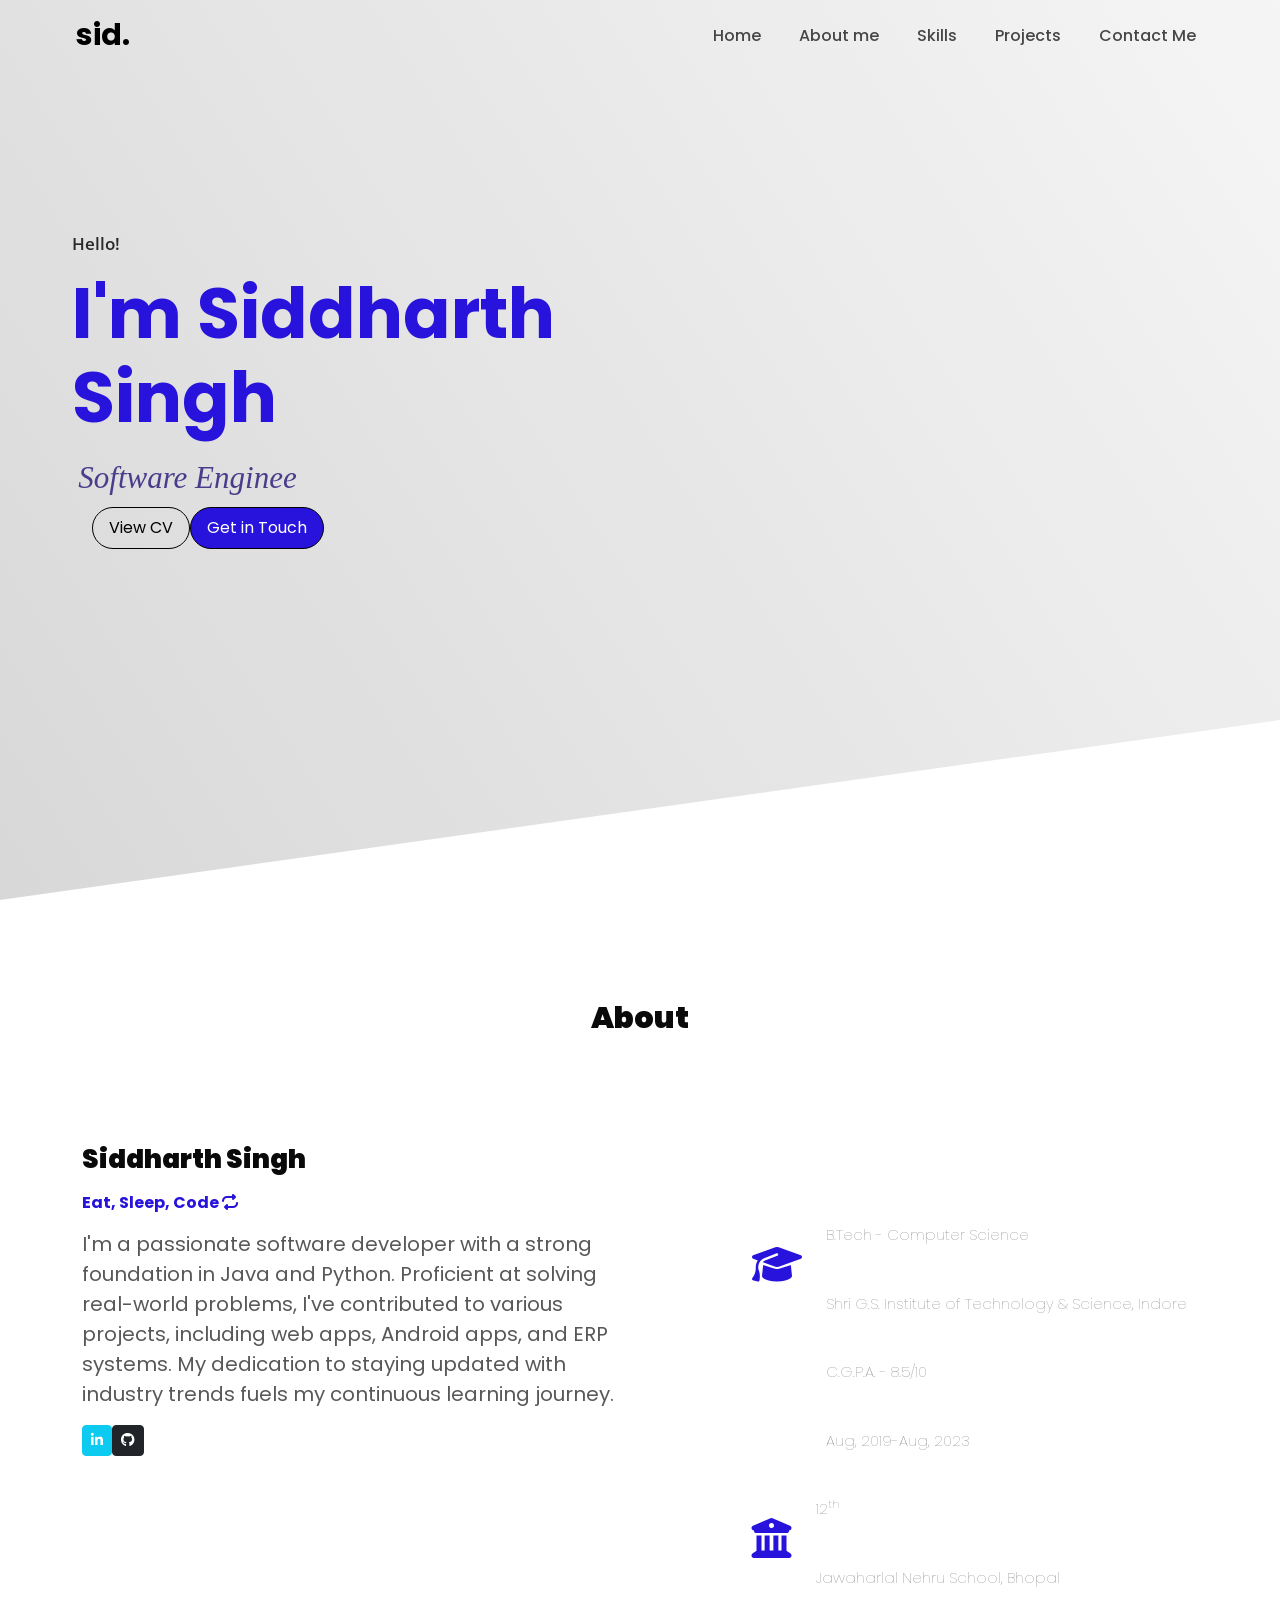
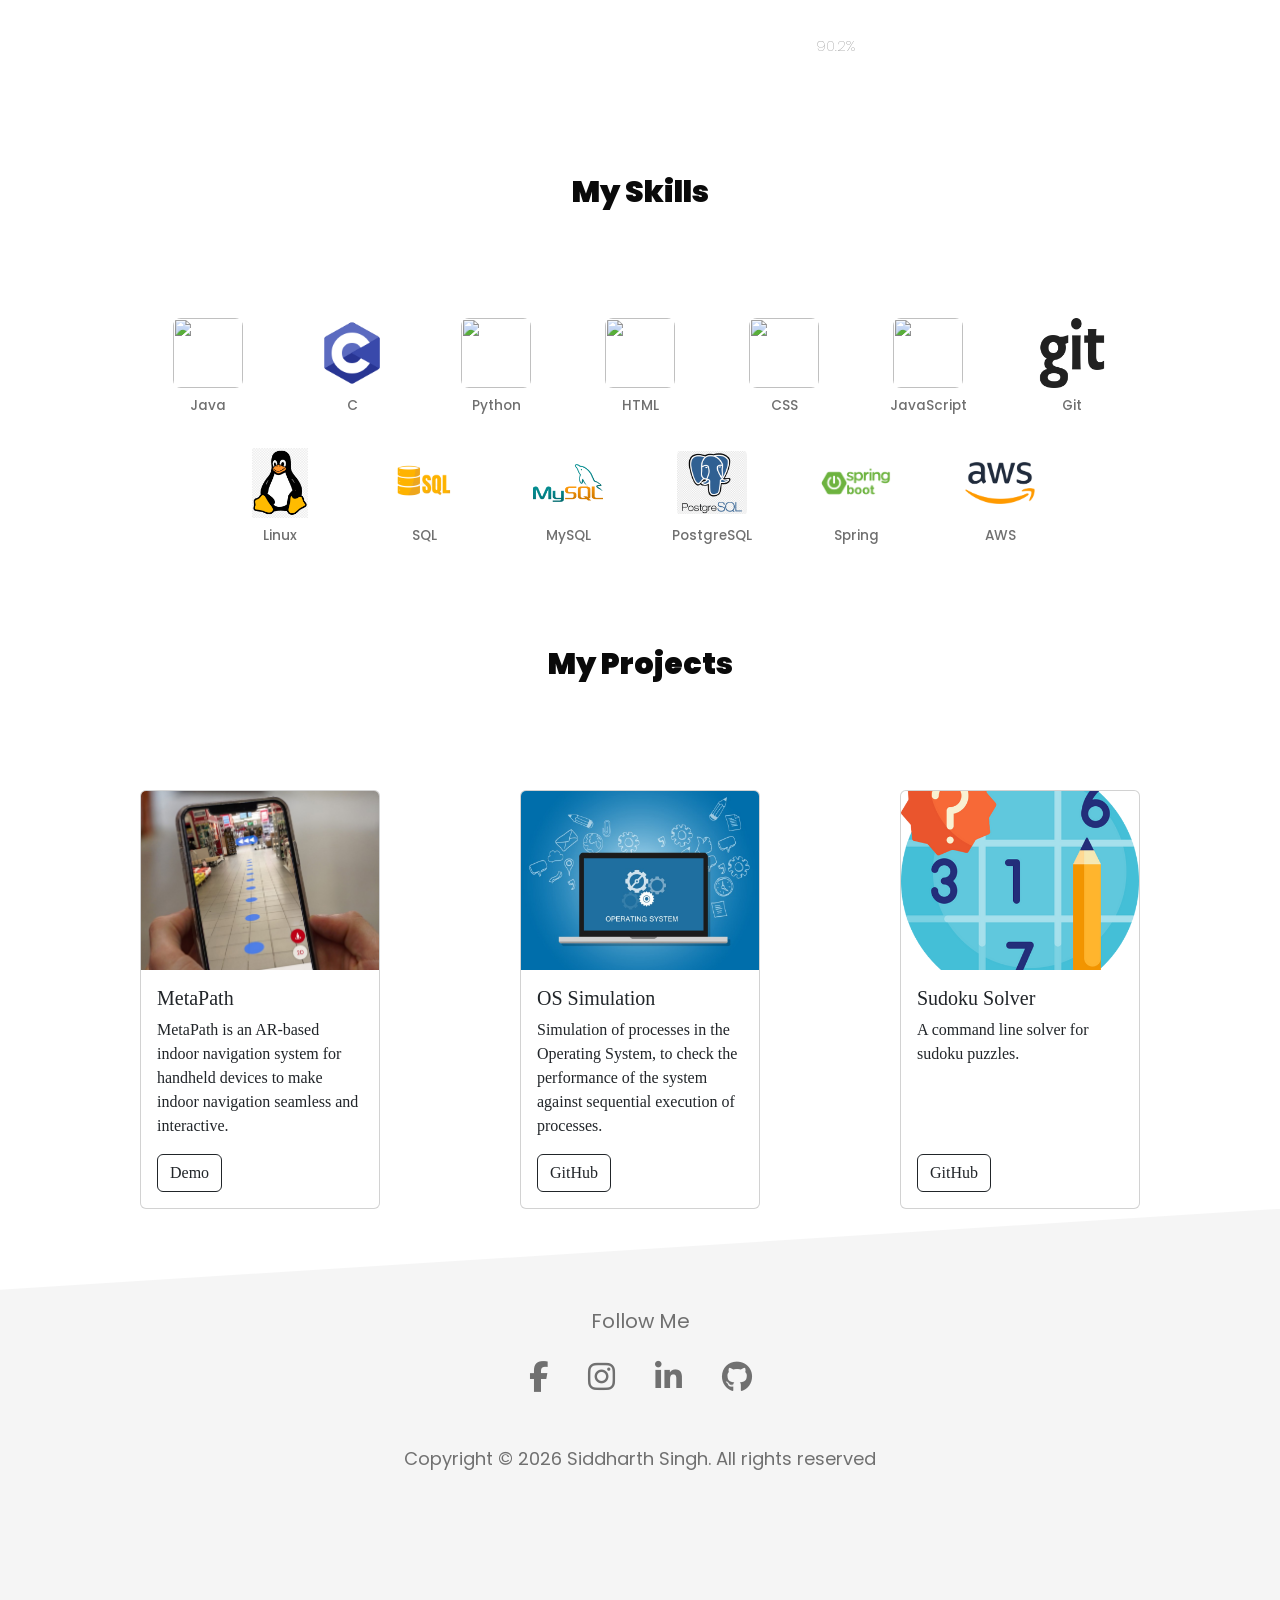
==== commit cc208735: "Render the whole site from a single data file Every string, URL, date and image path used to be hard" ====
--- a/index.html
+++ b/index.html
@@ -2,11 +2,15 @@
 <html lang="en">
 
 <head>
-    <!-- Required meta tags -->
     <meta charset="utf-8">
     <meta name="viewport" content="width=device-width, initial-scale=1, shrink-to-fit=no">
 
-    <!-- Bootstrap CSS -->
+    <!-- Fallbacks for crawlers that do not run scripts; js/render.js
+         overwrites both from data/content.js. -->
+    <title>Siddharth Singh | Portfolio</title>
+    <meta name="description"
+        content="Portfolio of Siddharth Singh, a software engineer working in Java, Python and Spring.">
+
     <link rel="stylesheet" href="https://cdn.jsdelivr.net/npm/bootstrap@5.3.3/dist/css/bootstrap.min.css"
         integrity="sha384-QWTKZyjpPEjISv5WaRU9OFeRpok6YctnYmDr5pNlyT2bRjXh0JMhjY6hW+ALEwIH"
         crossorigin="anonymous">
@@ -14,61 +18,52 @@
         href="https://cdn.jsdelivr.net/npm/@fortawesome/fontawesome-free@6.7.2/css/all.min.css"
         integrity="sha384-nRgPTkuX86pH8yjPJUAFuASXQSSl2/bBUiNV47vSYpKFxHJhbcrGnmlYpYJMeD7a"
         crossorigin="anonymous">
-    <link rel="stylesheet" href="style.css">
-
-    <title>Siddharth Singh | Portfolio</title>
+    <link rel="stylesheet" href="css/style.css">
+    <link rel="icon" href="icons/favicon.svg" type="image/svg+xml">
 </head>
 
 <body>
+    <!-- Shown only if data/content.js fails to load or parse. -->
+    <div id="render-error" class="alert alert-warning m-3" role="alert" hidden>
+        Content failed to load. Please refresh, or reach me on
+        <a href="https://www.linkedin.com/in/siddharth0801/">LinkedIn</a>.
+    </div>
+
     <!--Nav Bar-->
     <nav class="navbar navbar-expand-lg fixed-top">
-        <a class="navbar-brand" href=".">sid.</a>
+        <a class="navbar-brand" id="nav-brand" href=".">sid.</a>
         <button class="navbar-toggler" type="button" data-bs-toggle="collapse"
             data-bs-target="#navbarNav" aria-controls="navbarNav" aria-expanded="false"
             aria-label="Toggle navigation">
             <span class="navbar-toggler-icon"></span>
         </button>
         <div class="collapse navbar-collapse" id="navbarNav">
-            <ul class="navbar-nav ms-auto">
-                <li class="nav-item">
-                    <a class="nav-link" href="#home">Home</a>
-                </li>
-                <li class="nav-item">
-                    <a class="nav-link" href="#about">About me</a>
-                </li>
-                <li class="nav-item">
-                    <a class="nav-link" href="#skills">Skills</a>
-                </li>
-                <li class="nav-item">
-                    <a class="nav-link" href="#prj">Projects</a>
-                </li>
-                <li class="nav-item">
-                    <a class="nav-link" href="#contact">Contact Me</a>
-                </li>
-            </ul>
+            <ul class="navbar-nav ms-auto" id="nav-links"></ul>
         </div>
     </nav>
     <!--Nav Bar End-->
+
     <header id="home" class="site-header">
-        <!--home Start-->
         <div class="container-fluid" style="background-color:transparent;">
             <div class="row">
                 <div class="col-lg-7">
-                    <div class="hero">
-                        <h1>Hello!</h1>
-                        <h2>I'm Siddharth Singh</h2>
-                        <div id="text-write"></div>
-                        <div class="hero-actions">
-                            <a class="btn btndownloadcv btn-lg" href="#" role="button">View CV</a>
-                            <button class="btn btn-lg" id="contact-btn" data-bs-toggle="modal"
-                                data-bs-target="#contact-modal">Get in Touch</button>
-                        </div>
-                    </div>
+                    <div class="hero" id="hero"></div>
                 </div>
-
             </div>
         </div>
     </header>
+
+    <noscript>
+        <div class="container my-5">
+            <h1>Siddharth Singh</h1>
+            <p>Software Engineer, Explorer, Chess Player. This site needs JavaScript
+                for the full experience.</p>
+            <p>
+                <a href="https://www.linkedin.com/in/siddharth0801/">LinkedIn</a> &middot;
+                <a href="https://github.com/siddharth0801">GitHub</a>
+            </p>
+        </div>
+    </noscript>
 
     <!--About Me-->
     <div id="about" class="container aboutme">
@@ -77,185 +72,42 @@
                 <h1 class="section-heading">About</h1>
             </div>
         </div>
-        <div class=" body row">
-            <div class="col-lg-6">
-
-                <h2>Siddharth Singh</h2>
-                <h3>Eat, Sleep, Code <i class="fa-solid fa-repeat" aria-hidden="true"></i></h3>
-                <p>I'm a passionate software developer with a strong foundation in Java and Python. Proficient at
-                    solving real-world problems, I've contributed to various projects, including web apps, Android apps,
-                    and ERP systems.
-                    My dedication to staying updated with industry trends fuels my continuous learning journey.</p>
-                <div class="contact_about">
-                    <a href="https://www.linkedin.com/in/siddharth0801/" class="btn btn-info btn-sm text-white"
-                        role="button" target="_blank" rel="noopener" aria-label="LinkedIn"><i
-                            class="fa-brands fa-linkedin-in" aria-hidden="true"></i></a>
-                    <a href="https://github.com/siddharth0801/" class="btn btn-dark btn-sm " role="button"
-                        target="_blank" rel="noopener" aria-label="GitHub"><i class="fa-brands fa-github"
-                            aria-hidden="true"></i></a>
-
-                </div>
-
-            </div>
+        <div class="body row">
+            <div class="col-lg-6" id="about-bio"></div>
             <div class="col-lg-6 text-start" style="padding-top:50px;">
-                <table class="table table-borderless education">
-                    <tbody>
-                        <tr>
-                            <th scope="col"><i class="fa-solid fa-graduation-cap" aria-hidden="true"></i></th>
-                            <th scope="col" class="year">
-                                <p style="font-weight: bold;">B.Tech - Computer Science</p>
-                                <p>Shri G.S. Institute of Technology & Science, Indore</p>
-                                <p>C.G.P.A. - 8.5/10</p>
-                                <p>Aug, 2019-Aug, 2023</p>
-                            </th>
-                        </tr>
-                        <tr>
-                            <th scope="col"><i class="fa-solid fa-building-columns" aria-hidden="true"></i></th>
-                            <th scope="col" class="year">
-                                <p style="font-weight: bold;">12<sup>th</sup></p>
-                                <p>Jawaharlal Nehru School, Bhopal</p>
-                                <p>90.2%</p>
-                            </th>
-                        </tr>
-                    </tbody>
-                </table>
+                <ul class="education list-unstyled" id="education-list"></ul>
             </div>
         </div>
     </div>
 
-
+    <!--Skills-->
     <section id="skills">
         <div class="container skill">
             <div class="row text-center skillhead">
                 <div class="col-lg-12">
                     <h1 class="section-heading">My Skills</h1>
-
                 </div>
             </div>
         </div>
     </section>
-    <div class="container table-responsive">
-        <div class="row">
-            <div class="col-md-6 mx-auto">
-                <table class="table table-borderless">
-                    <tbody>
-                        <tr>
-                            <td>
-                                <img class="tech-icon" src="icons/java.png">
-                                <!-- <h3>Java(Core)</h3> -->
-                            </td>
-                            <td>
-                                <img class="tech-icon" src="icons/cprog.png">
-                                <!-- <h3>C </h3> -->
-                            </td>
-                            <td>
-                                <img class="tech-icon" src="icons/python.png">
-                                <!-- <h3>Python</h3> -->
-                            </td>
-                            <td>
-                                <img class="tech-icon" src="icons/html-5.png">
-                                <!-- <h3>HTML</h3> -->
-                            </td>
-                        </tr>
-                        <tr>
-                            <td>
-                                <img class="tech-icon" src="icons/css.png">
-                                <!-- <h3>CSS</h3> -->
-                            </td>
-                            <td>
-                                <img class="tech-icon" src="icons/java-script.png">
-                                <!-- <h3>JavaScript</h3> -->
-                            </td>
-                            <td>
-                                <img class="tech-icon" src="icons/git.png">
-                                <!-- <h3>VCS</h3> -->
-                            </td>
-                            <td>
-                                <img class="tech-icon" src="icons/linux.png">
-                                <!-- <h3>Linux</h3> -->
-                            </td>
-                        </tr>
-                        <tr>
-                            <td>
-                                <img class="tech-icon" src="icons/sql.jpg">
-                                <!-- <h3>Linux</h3> -->
-                            </td>
-                            <td>
-                                <img class="tech-icon" src="icons/mysql.png">
-                                <!-- <h3>Linux</h3> -->
-                            </td>
-                            <td>
-                                <img class="tech-icon" src="icons/postgres.png">
-                                <!-- <h3>Linux</h3> -->
-                            </td>
-                            <td>
-                                <img class="tech-icon" src="icons/spring.png">
-                                <!-- <h3>Linux</h3> -->
-                            </td>
-                        </tr>
-                        <tr>
-                            <td>
-                                <img class="tech-icon" src="icons/aws.png">
-                                <!-- <h3>Linux</h3> -->
-                            </td>
-                        </tr>
-                    </tbody>
-                </table>
-            </div>
-        </div>
+    <div class="container">
+        <ul class="skill-grid" id="skills-grid"></ul>
     </div>
+
+    <!--Projects-->
     <section class="projects" id="prj">
         <div class="container-fluid">
             <div class="text-center myprojects">
                 <h1 class="section-heading">My Projects</h1>
             </div>
         </div>
-            <div class="container">
-                <div class="row">
-                    <div class="col-sm">
-                        <div class="card" style="width: 15rem;">
-                            <img src="icons/AR-Navigation-3-scaled.jpg" class="card-img-top" alt="...">
-                            <div class="card-body">
-                                <h5 class="card-title">MetaPath</h5>
-                                <p class="card-text">MetaPath is an AR-based indoor navigation system for handheld
-                                    devices to make indoor navigation seamless and interactive.</p>
-
-                                <a href="https://drive.google.com/file/d/1IkaxlK0f_oU6EgV6QQUT67MkqTu1dAwv/view?usp=drive_link" class="btn btn-outline-dark"
-                                    target="_blank" rel="noopener">Demo</a>
-                            </div>
-                        </div>
-                    </div>
-                    <div class="col-sm">
-                        <div class="card" style="width: 15rem;">
-                            <img src="icons/OS.jpg" class="card-img-top" alt="...">
-                            <div class="card-body">
-                                <h5 class="card-title">OS Simulation</h5>
-                                <p class="card-text">Simulation of processes in the Operating System, to check the
-                                    performance of the
-                                    system against sequential execution of processes.
-                                </p>
-
-                                <a href="https://github.com/siddharth0801/OS-Simulation" class="btn btn-outline-dark"
-                                    target="_blank" rel="noopener">GitHub</a>
-                            </div>
-                        </div>
-                    </div>
-                    <div class="col-sm">
-                        <div class="card" style="width: 15rem;">
-                            <img src="icons/sudoku.png" class="card-img-top" alt="...">
-                            <div class="card-body">
-                                <h5 class="card-title">Sudoku Solver</h5>
-                                <p class="card-text">A command line solver for sudoku puzzles.</p>
-
-                                <a href="https://github.com/siddharth0801/SudokuSolver" class="btn btn-outline-dark"
-                                    target="_blank" rel="noopener">GitHub</a>
-                            </div>
-                        </div>
-                    </div>
-                </div>
-            </div>
+        <div class="container">
+            <div class="row row-cols-1 row-cols-sm-2 row-cols-lg-3 g-4 justify-content-center"
+                id="projects-grid"></div>
+        </div>
     </section>
 
+    <!--Contact-->
     <div class="modal fade" id="contact-modal" tabindex="-1"
         aria-labelledby="contact-modal-title" aria-hidden="true">
         <div class="modal-dialog modal-dialog-centered contact-modal-dialog">
@@ -265,38 +117,10 @@
                     <button type="button" class="btn-close" data-bs-dismiss="modal"
                         aria-label="Close"></button>
                 </div>
-                <div class="modal-body">
-                    <!-- action/method are kept so the form still works as a plain POST
-                         if JavaScript fails; contact.js intercepts the submit. -->
-                    <form id="contact-form" action="https://formspree.io/f/mdovwwka" method="POST">
-                        <div class="mb-3">
-                            <label for="name" class="form-label">Your Name</label>
-                            <input type="text" class="form-control" id="name" name="name" required>
-                        </div>
-                        <div class="mb-3">
-                            <label for="email" class="form-label">Your Email</label>
-                            <input type="email" class="form-control" id="email" name="email" required>
-                        </div>
-                        <div class="mb-3">
-                            <label for="message" class="form-label">Message</label>
-                            <textarea class="form-control" id="message" name="message" rows="5"
-                                required></textarea>
-                        </div>
-                        <!-- Formspree honeypot: bots fill it, people never see it. -->
-                        <input type="text" name="_gotcha" tabindex="-1" autocomplete="off"
-                            aria-hidden="true" class="visually-hidden">
-                        <button type="submit" class="btn btn-success" id="contact-submit">Send
-                            Message</button>
-                        <p id="form-status" class="form-status" role="status" aria-live="polite"
-                            hidden></p>
-                    </form>
-                </div>
+                <div class="modal-body" id="contact-form-mount"></div>
             </div>
         </div>
     </div>
-
-
-
 
     <!--Footer-->
     <footer class="site-footer" id="contact">
@@ -307,31 +131,24 @@
                 </div>
             </div>
             <div class="row text-center sitefooterbody">
-                <div class="col-lg-12">
-                    <a href="https://www.facebook.com/people/Siddharth-Singh/100041000264340/" target="_blank" rel="noopener" aria-label="Facebook"><i
-                            class="fa-brands fa-facebook-f" aria-hidden="true"></i></a>
-                    <a href="https://www.instagram.com/singh.siddharth01/" target="_blank" rel="noopener" aria-label="Instagram"><i class="fa-brands fa-instagram" aria-hidden="true"></i></a>
-
-                    <a href="https://www.linkedin.com/in/siddharth0801/" target="_blank" rel="noopener" aria-label="LinkedIn"><i
-                            class="fa-brands fa-linkedin-in" aria-hidden="true"></i></a>
-                    <a href="https://github.com/siddharth0801" target="_blank" rel="noopener" aria-label="GitHub"><i class="fa-brands fa-github" aria-hidden="true"></i></a>
-
-                </div>
-                <div class="col-lg-12">
-                    <p>Copyright © 2023 Siddharth Singh. All rights reserved</p>
-                </div>
+                <div class="col-lg-12" id="footer-socials"></div>
+                <div class="col-lg-12" id="footer-copyright"></div>
             </div>
         </div>
     </footer>
 
     <!--Scripts-->
-    <!-- defer preserves document order, so `bootstrap` is defined before our own
-         scripts run, and every script runs after the DOM is parsed. -->
+    <!-- defer preserves document order, so PORTFOLIO and `bootstrap` are both
+         defined before main.js runs, and every script runs after the DOM is
+         parsed. No DOMContentLoaded wrapper needed. -->
     <script defer src="https://cdn.jsdelivr.net/npm/bootstrap@5.3.3/dist/js/bootstrap.bundle.min.js"
         integrity="sha384-YvpcrYf0tY3lHB60NNkmXc5s9fDVZLESaAA55NDzOxhy9GkcIdslK1eN7N6jIeHz"
         crossorigin="anonymous"></script>
-    <script defer src="index.js"></script>
-    <script defer src="script.js"></script>
+    <script defer src="data/content.js"></script>
+    <script defer src="js/render.js"></script>
+    <script defer src="js/typewriter.js"></script>
+    <script defer src="js/contact.js"></script>
+    <script defer src="js/main.js"></script>
 </body>
 
-</html>+</html>
--- a/css/style.css
+++ b/css/style.css
@@ -0,0 +1,475 @@
+@import url('https://fonts.googleapis.com/css2?family=Open+Sans&display=swap');
+@import url('https://fonts.googleapis.com/css2?family=Poppins&display=swap');
+
+/* ==========================================================================
+   Design tokens
+   Every colour, font stack, duration and repeated measurement is defined
+   once here. Changing the brand colour, or adding a dark theme later, means
+   editing this block and nothing else.
+   ========================================================================== */
+
+:root {
+    /* Brand */
+    --brand-primary: #2713db;
+    --brand-on-primary: #ffffff;
+    --brand-accent: #29c08d;      /* social icon hover */
+    --brand-script: darkslateblue; /* typewriter line */
+
+    /* Neutral ramp, darkest to lightest */
+    --color-ink: #0a0a0a;      /* section headings */
+    --color-ink-soft: #292929; /* hero copy */
+    --color-body: #585858;     /* about body copy */
+    --color-muted: #707070;    /* meta text, footer */
+    --color-nav: #464646;      /* nav links */
+
+    /* Surfaces */
+    --surface-page: #ffffff;
+    --surface-tint: #f5f5f5;
+    --surface-tint-strong: #d8d8d8;
+
+    /* Type */
+    --font-display: 'Poppins', sans-serif;
+    --font-body: 'Open Sans', sans-serif;
+    --font-serif: 'Times New Roman', Times, serif;
+    --font-script: Georgia, 'Times New Roman', Times, serif;
+
+    --fs-section-title: 30px;
+    --fs-hero-name: 70px;
+    --fs-brand: 30px;
+    --fs-edu-icon: 40px;
+    --fs-social: 31px;
+
+    /* Space */
+    --space-section: 100px;  /* section heading breathing room */
+    --space-gutter: 60px;    /* desktop page inset */
+    --nav-height: 72px;      /* used for anchor scroll offset */
+
+    /* Motion */
+    --dur-fast: 0.4s;
+    --dur-base: 0.6s;
+    --dur-slow: 0.7s;
+
+    /* Shape */
+    --radius-pill: 50px;
+    --radius-sm: 8px;
+    --card-width: 15rem;
+}
+
+@media (prefers-reduced-motion: reduce) {
+    :root {
+        --dur-fast: 0s;
+        --dur-base: 0s;
+        --dur-slow: 0s;
+    }
+}
+
+/* Anchor targets used to land underneath the fixed navbar. */
+html {
+    scroll-behavior: smooth;
+}
+
+@media (prefers-reduced-motion: reduce) {
+    html {
+        scroll-behavior: auto;
+    }
+}
+
+header[id],
+section[id],
+div[id],
+footer[id] {
+    scroll-margin-top: var(--nav-height);
+}
+
+/* The three section headings were byte-for-byte identical rules. */
+.section-heading {
+    font-family: var(--font-display);
+    color: var(--color-ink);
+    font-size: var(--fs-section-title);
+    font-weight: 900;
+    padding-top: var(--space-section);
+    padding-bottom: var(--space-section);
+}
+
+/* ==========================================================================
+   Header / hero
+   ========================================================================== */
+
+.site-header {
+    width: 100%;
+    height: 100vh;
+    background: linear-gradient(57deg, var(--surface-tint-strong), var(--surface-tint));
+    clip-path: polygon(0% 0%, 100% 0%, 100% 80%, 0% 100%);
+}
+
+.navbar {
+    /* Bootstrap 5 sets --bs-navbar-padding-x to 0; Bootstrap 4 used 1rem. */
+    padding-left: 1rem;
+    padding-right: 1rem;
+    font-family: var(--font-display);
+    font-weight: 500;
+    font-size: 16px;
+    transition: var(--dur-base);
+}
+
+.navbar-brand {
+    padding-left: var(--space-gutter);
+    font-weight: bold;
+    font-size: var(--fs-brand);
+}
+
+.navbar-nav {
+    padding-right: var(--space-gutter);
+}
+
+.navbar .navbar-nav .nav-item a {
+    color: var(--color-nav);
+    padding-left: 30px;
+    /* Declared on the base rule, not on :hover — otherwise the colour fades
+       in on mouse-enter and snaps back on leave. */
+    transition: color var(--dur-slow);
+}
+
+.navbar .navbar-nav .nav-item a:hover {
+    color: var(--brand-primary);
+}
+
+.hero {
+    /* Bootstrap 4's .jumbotron supplied padding and margin-bottom; it was
+       removed in Bootstrap 5, so they are restored here verbatim. */
+    padding: 2rem 1rem 2rem var(--space-gutter);
+    margin-bottom: 2rem;
+    background-color: transparent;
+    border-radius: 0px;
+}
+
+@media (min-width: 576px) {
+    .hero {
+        padding: 4rem 2rem 4rem var(--space-gutter);
+    }
+}
+
+.hero h1 {
+    font-family: var(--font-body);
+    color: var(--color-ink-soft);
+    padding-top: 170px;
+    font-size: 17px;
+    font-weight: 600;
+}
+
+.hero h2 {
+    font-family: var(--font-display);
+    color: var(--brand-primary);
+    font-size: var(--fs-hero-name);
+    font-weight: 700;
+    padding-top: 10px;
+}
+
+.hero p {
+    font-family: var(--font-body);
+    color: var(--color-ink-soft);
+    font-size: 16pt;
+    padding-top: 3px;
+}
+
+.hero .btn {
+    color: var(--brand-on-primary);
+    font-family: var(--font-display);
+    font-size: 16px;
+    background-color: var(--brand-primary);
+    border-radius: var(--radius-pill);
+    border-color: black;
+    /* box-shadow is kept at Bootstrap's own duration so the focus ring still
+       fades in; declaring transition here would otherwise replace it. */
+    transition: color var(--dur-base), background-color var(--dur-base),
+        border-color var(--dur-base), box-shadow 0.15s ease-in-out;
+}
+
+.hero .btn:hover {
+    color: var(--brand-primary);
+    background-color: transparent;
+    border-color: var(--brand-primary);
+}
+
+.hero .btndownloadcv {
+    background-color: transparent;
+    color: black;
+    margin-left: 20px;
+}
+
+.hero .btndownloadcv:hover {
+    background-color: var(--brand-primary);
+    color: var(--brand-on-primary);
+}
+
+.hero-actions {
+    /* Preserves the margin the replaced <ul> inherited from Reboot. */
+    margin-bottom: 1rem;
+}
+
+#text-write {
+    font-family: var(--font-script);
+    font-style: italic;
+    color: var(--brand-script);
+    font-size: var(--fs-social);
+    padding: 1%;
+}
+
+/* ==========================================================================
+   About
+   ========================================================================== */
+
+.aboutme .body h2 {
+    font-family: var(--font-display);
+    color: var(--color-ink);
+    font-size: 26px;
+    font-weight: 900;
+    padding-bottom: 10px;
+}
+
+.aboutme .body h3 {
+    font-family: var(--font-display);
+    color: var(--brand-primary);
+    font-size: 16px;
+    font-weight: bold;
+    padding-bottom: 4px;
+}
+
+.aboutme .body p {
+    padding-top: 5px;
+    font-family: var(--font-display);
+    font-size: 20px;
+    color: var(--color-body);
+}
+
+.education {
+    margin: 0;
+}
+
+.edu {
+    display: flex;
+    align-items: flex-start;
+    gap: 1.5rem;
+}
+
+.edu__body {
+    flex: 1;
+}
+
+.edu__degree {
+    font-weight: bold;
+}
+
+.aboutme .body .education i {
+    color: var(--brand-primary);
+    font-size: var(--fs-edu-icon);
+    padding-top: 50px;
+    padding-bottom: 20px;
+    padding-left: 100px;
+}
+
+.aboutme .body .education p {
+    padding-top: 30px;
+    font-family: var(--font-display);
+    color: var(--color-muted);
+    font-size: 15px;
+    font-weight: 100;
+}
+
+@media (max-width: 992px) {
+    .aboutme .body .education i {
+        padding-left: 0px;
+    }
+}
+
+@media (max-width: 576px) {
+    .aboutme {
+        padding-left: 30px;
+    }
+}
+
+/* ==========================================================================
+   Skills
+   ========================================================================== */
+
+.skill-grid {
+    list-style: none;
+    margin: 0 auto;
+    padding: 0;
+    max-width: 62rem;
+    /* Flex rather than grid: with a count that does not divide evenly into
+       the column count (13 skills today), grid strands the remainder at the
+       left of the last row. Wrapping flex items centre it instead, so the
+       layout stays tidy for any number of skills. */
+    display: flex;
+    flex-wrap: wrap;
+    justify-content: center;
+    gap: 2rem;
+    text-align: center;
+}
+
+.skill {
+    flex: 0 1 7rem;
+}
+
+/* A fixed box, not height:auto — logos have very different aspect ratios,
+   and without a reserved height a lazy-loaded icon collapses to nothing and
+   the rows go ragged until it arrives. contain keeps every logo undistorted. */
+.tech-icon {
+    border-radius: var(--radius-sm);
+    width: 70px;
+    height: 70px;
+    object-fit: contain;
+}
+
+.skill__name {
+    display: block;
+    margin-top: 0.5rem;
+    font-family: var(--font-display);
+    font-size: 0.85rem;
+    font-weight: 500;
+    color: var(--color-muted);
+}
+
+/* ==========================================================================
+   Projects
+   ========================================================================== */
+
+.projects {
+    font-family: var(--font-serif);
+}
+
+/* Was an inline style="width: 15rem" repeated on every card. */
+.project-card {
+    max-width: var(--card-width);
+    margin-inline: auto;
+}
+
+/* A shared ratio keeps the cards aligned; h-100 plus mt-auto on the button
+   bottom-aligns the calls to action. */
+.project-card__img {
+    aspect-ratio: 4 / 3;
+    object-fit: cover;
+}
+
+/* ==========================================================================
+   Contact form
+   ========================================================================== */
+
+/* Bootstrap's modal supplies the dialog; this only restores the 600px cap
+   the hand-rolled panel had. */
+.contact-modal-dialog {
+    max-width: 600px;
+}
+
+.form-status {
+    margin-top: 1rem;
+    margin-bottom: 0;
+    font-family: var(--font-display);
+    font-size: 15px;
+}
+
+/* Some resets clobber [hidden]; be explicit. */
+.form-status[hidden] {
+    display: none;
+}
+
+.form-status--success {
+    color: #1d7a53;
+}
+
+.form-status--error {
+    color: #c0392b;
+}
+
+/* ==========================================================================
+   Footer
+   ========================================================================== */
+
+.site-footer {
+    width: 100%;
+    min-height: 45vh;
+    background: linear-gradient(57deg, var(--surface-tint), var(--surface-tint));
+    clip-path: polygon(0 20%, 100% 0, 100% 100%, 0% 100%);
+}
+
+.site-footer .sitefooterhead h1 {
+    font-family: var(--font-display);
+    font-size: 20px;
+    font-weight: 100;
+    padding-top: var(--space-section);
+    padding-bottom: 20px;
+    color: var(--color-muted);
+}
+
+.site-footer .sitefooterbody i {
+    margin-left: 20px;
+    margin-right: 20px;
+    font-size: var(--fs-social);
+    color: var(--color-muted);
+    transition: color var(--dur-fast);
+}
+
+/* No font-size here: it used to be restated, which outranked the mobile
+   override and made icons jump from 20px to 31px on hover. */
+.site-footer .sitefooterbody i:hover {
+    color: var(--brand-accent);
+}
+
+.site-footer .sitefooterbody p {
+    font-size: 18px;
+    padding-top: 50px;
+    font-family: var(--font-display);
+    color: var(--color-muted);
+}
+
+/* ==========================================================================
+   Responsive
+   ========================================================================== */
+
+@media (max-width: 992px) {
+    .navbar {
+        background-color: var(--surface-page);
+    }
+}
+
+@media (max-width: 576px) {
+    .navbar-brand {
+        padding-left: 20px;
+    }
+
+    .hero {
+        padding-left: 20px;
+    }
+
+    .hero h2 {
+        font-size: 50px;
+    }
+
+    #text-write {
+        font-size: 20px;
+    }
+
+    .site-footer .sitefooterbody i {
+        margin-left: 11px;
+        margin-right: 11px;
+        font-size: 20px;
+    }
+
+    .site-footer .sitefooterbody p {
+        font-size: 14px;
+    }
+
+    .site-footer {
+        min-height: 40vh;
+    }
+}
+
+/* Bootstrap 5 adds an xxl breakpoint that widens .container from 1140px to
+   1320px. This layout was built for 1140px. Delete this block to opt into
+   the wider container. */
+@media (min-width: 1400px) {
+    .container {
+        max-width: 1140px;
+    }
+}
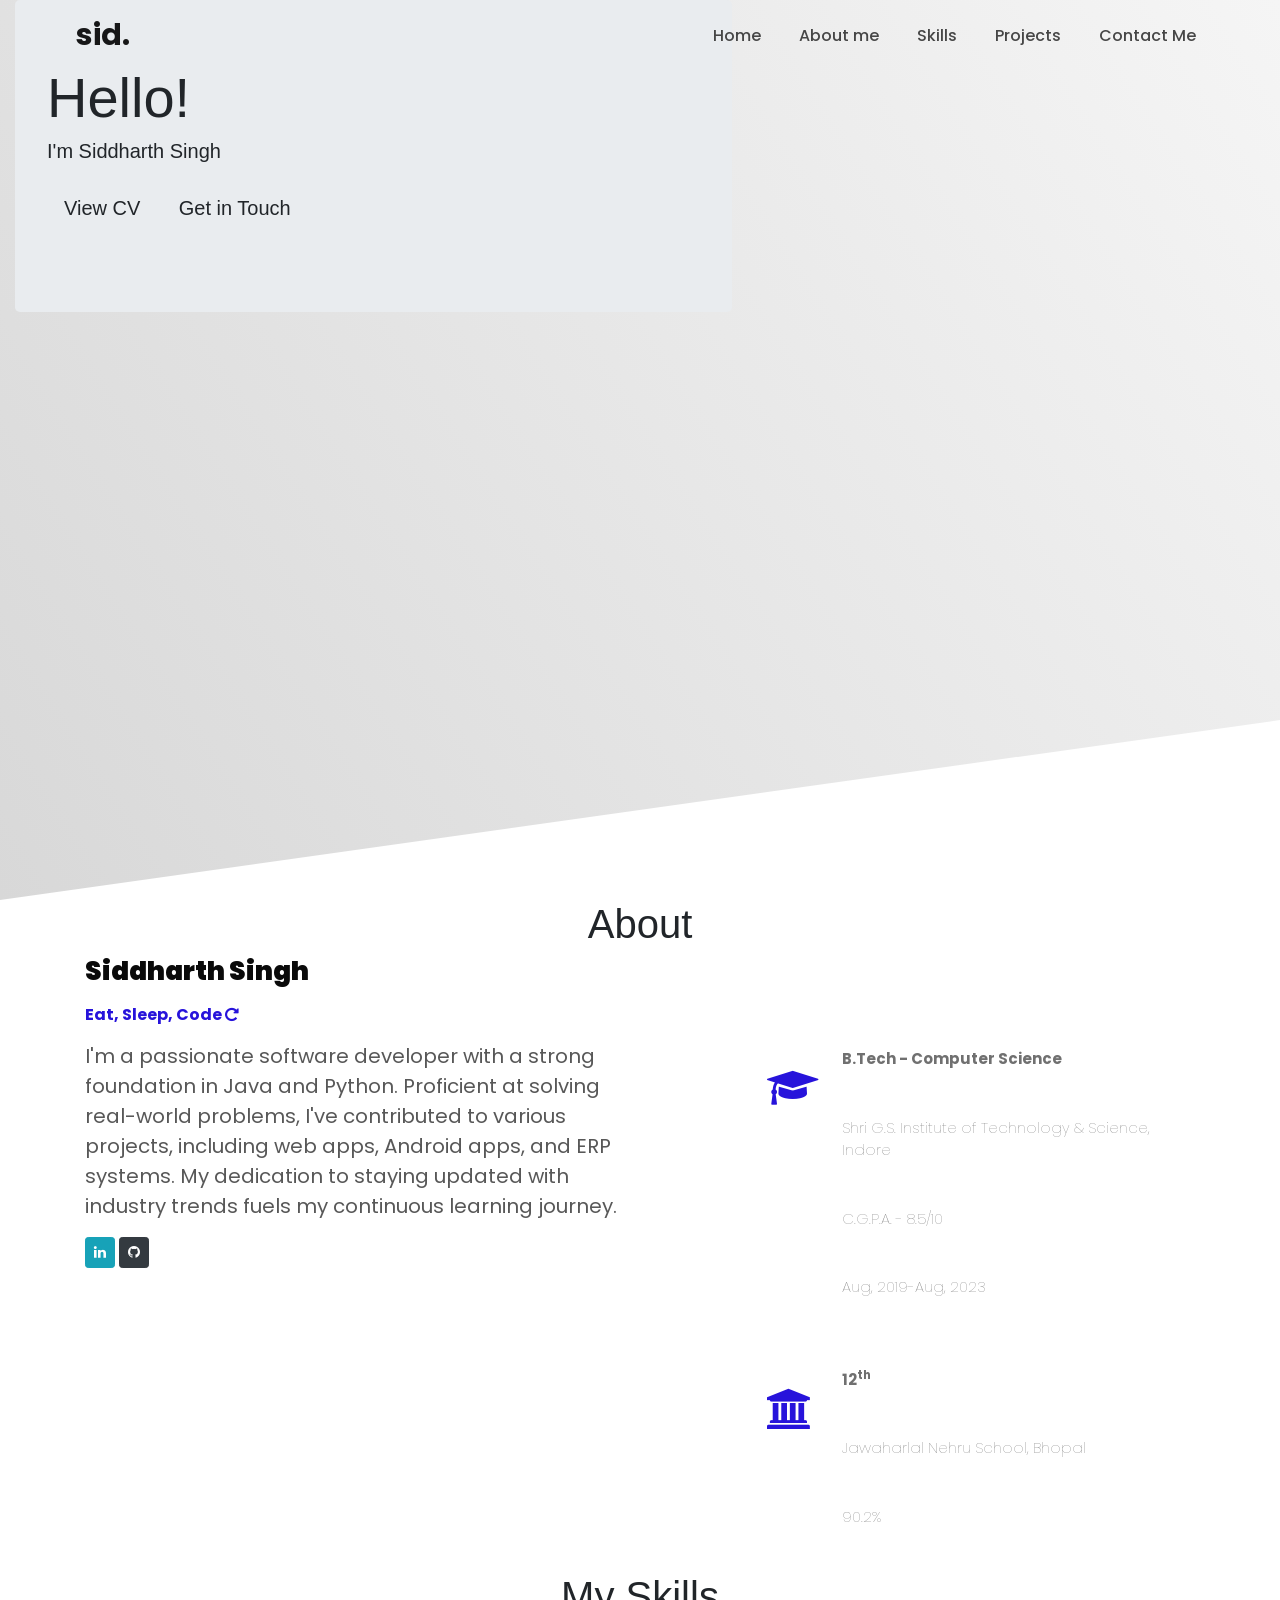
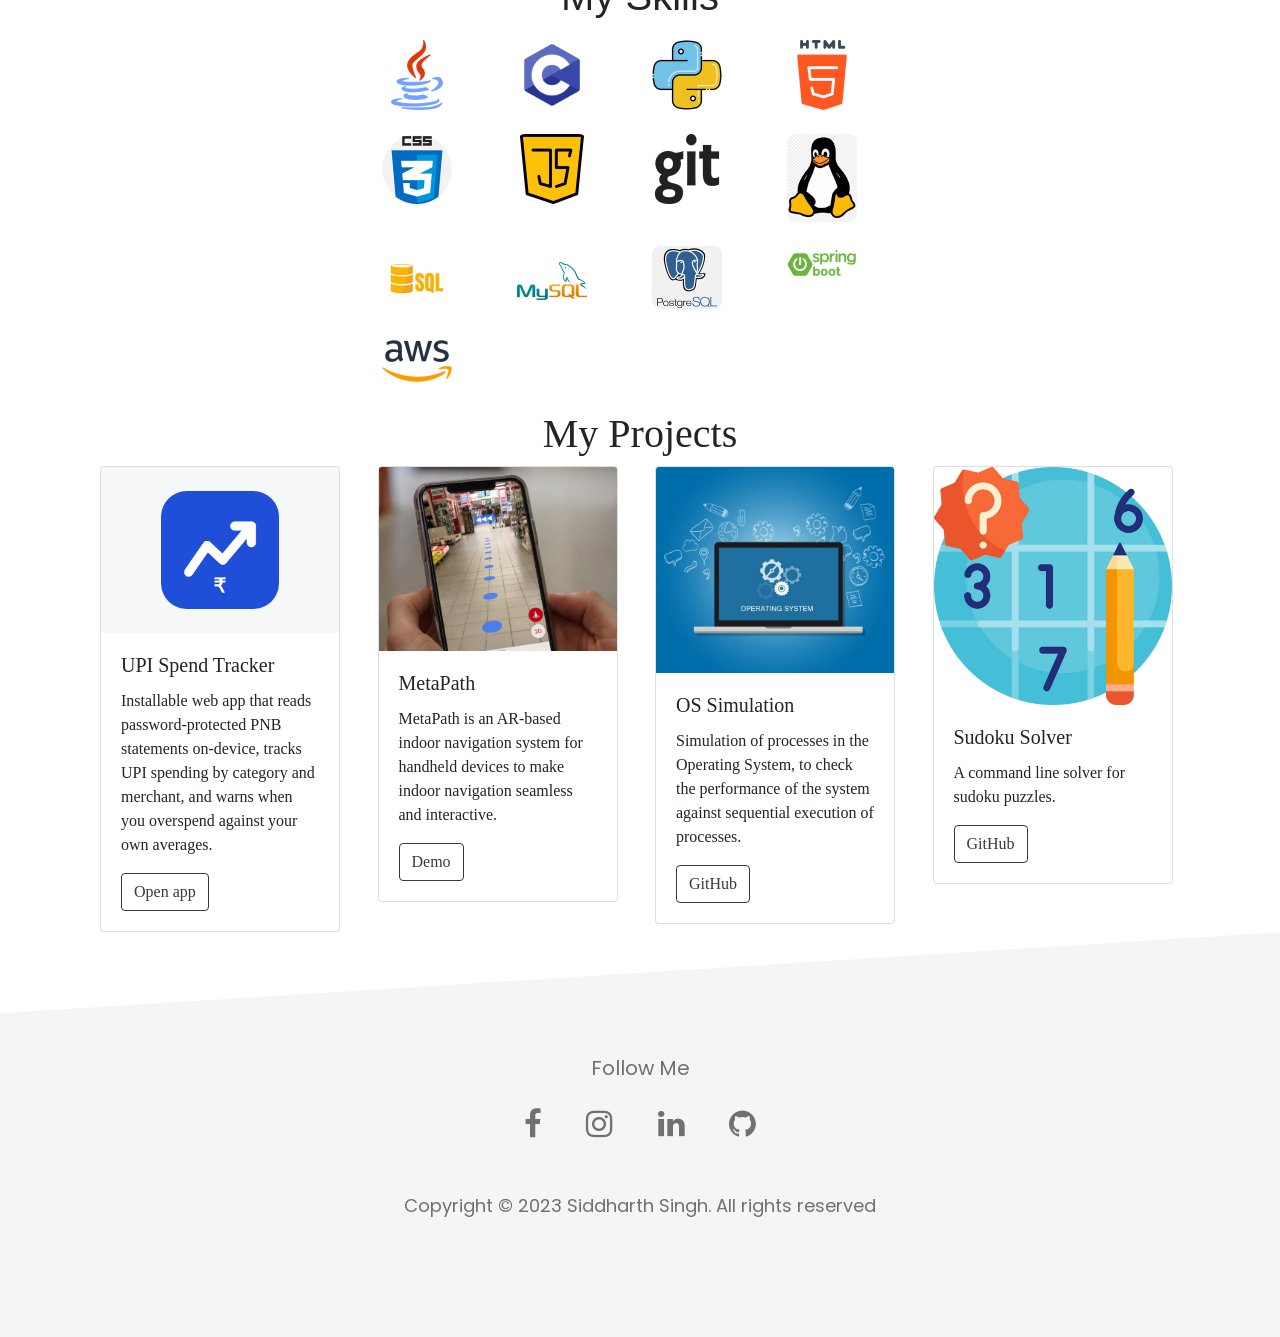
==== commit d7d6ec91: "Add UPI Spend Tracker: on-device PNB statement analyser with overspend alerts New installable web ap" ====
--- a/index.html
+++ b/index.html
@@ -2,128 +2,298 @@
 <html lang="en">
 
 <head>
+    <!-- Required meta tags -->
     <meta charset="utf-8">
     <meta name="viewport" content="width=device-width, initial-scale=1, shrink-to-fit=no">
 
-    <!-- Fallbacks for crawlers that do not run scripts; js/render.js
-         overwrites both from data/content.js. -->
+    <!-- Bootstrap CSS -->
+    <link rel="stylesheet" href="https://cdn.jsdelivr.net/npm/bootstrap@4.5.3/dist/css/bootstrap.min.css"
+        integrity="sha384-TX8t27EcRE3e/ihU7zmQxVncDAy5uIKz4rEkgIXeMed4M0jlfIDPvg6uqKI2xXr2" crossorigin="anonymous">
+    <link rel="stylesheet" href="style.css">
+    <!-- <link rel="stylesheet" href="https://cdnjs.cloudflare.com/ajax/libs/font-awesome/4.7.0/css/font-awesome.min.css"> -->
+    <link href="https://maxcdn.bootstrapcdn.com/font-awesome/4.2.0/css/font-awesome.min.css" rel="stylesheet">
+
     <title>Siddharth Singh | Portfolio</title>
-    <meta name="description"
-        content="Portfolio of Siddharth Singh, a software engineer working in Java, Python and Spring.">
-
-    <link rel="stylesheet" href="https://cdn.jsdelivr.net/npm/bootstrap@5.3.3/dist/css/bootstrap.min.css"
-        integrity="sha384-QWTKZyjpPEjISv5WaRU9OFeRpok6YctnYmDr5pNlyT2bRjXh0JMhjY6hW+ALEwIH"
-        crossorigin="anonymous">
-    <link rel="stylesheet"
-        href="https://cdn.jsdelivr.net/npm/@fortawesome/fontawesome-free@6.7.2/css/all.min.css"
-        integrity="sha384-nRgPTkuX86pH8yjPJUAFuASXQSSl2/bBUiNV47vSYpKFxHJhbcrGnmlYpYJMeD7a"
-        crossorigin="anonymous">
-    <link rel="stylesheet" href="css/style.css">
-    <link rel="icon" href="icons/favicon.svg" type="image/svg+xml">
 </head>
 
 <body>
-    <!-- Shown only if data/content.js fails to load or parse. -->
-    <div id="render-error" class="alert alert-warning m-3" role="alert" hidden>
-        Content failed to load. Please refresh, or reach me on
-        <a href="https://www.linkedin.com/in/siddharth0801/">LinkedIn</a>.
-    </div>
-
     <!--Nav Bar-->
-    <nav class="navbar navbar-expand-lg fixed-top">
-        <a class="navbar-brand" id="nav-brand" href=".">sid.</a>
-        <button class="navbar-toggler" type="button" data-bs-toggle="collapse"
-            data-bs-target="#navbarNav" aria-controls="navbarNav" aria-expanded="false"
-            aria-label="Toggle navigation">
+    <nav class="navbar navbar-expand-lg navbar-light fixed-top">
+        <a class="navbar-brand" href=".">sid.</a>
+        <button class="navbar-toggler" type="button" data-toggle="collapse" data-target="#navbarNav">
             <span class="navbar-toggler-icon"></span>
         </button>
         <div class="collapse navbar-collapse" id="navbarNav">
-            <ul class="navbar-nav ms-auto" id="nav-links"></ul>
+            <ul class="navbar-nav mr-auto">
+            </ul>
+            <ul class="navbar-nav">
+                <li class="nav-item">
+                    <a class="nav-link js-scroll-trigger" href="#home">Home</a>
+                </li>
+                <li class="nav-item">
+                    <a class="nav-link js-scroll-trigger" href="#about">About me</a>
+                </li>
+                <li class="nav-item">
+                    <a class="nav-link js-scroll-trigger" href="#skills">Skills</a>
+                </li>
+                <li class="nav-item">
+                    <a class="nav-link js-scroll-trigger" href="#prj">Projects</a>
+                </li>
+                <li class="nav-item">
+                    <a class="nav-link js-scroll-trigger" href="#contact">Contact Me</a>
+                </li>
+            </ul>
         </div>
     </nav>
     <!--Nav Bar End-->
-
     <header id="home" class="site-header">
+        <!--home Start-->
         <div class="container-fluid" style="background-color:transparent;">
             <div class="row">
                 <div class="col-lg-7">
-                    <div class="hero" id="hero"></div>
-                </div>
+                    <div class="jumbotron">
+                        <h1 class="display-4">Hello!</h1>
+                        <h2 class="lead">I'm Siddharth Singh</h2>
+                        <!-- <h3>Student, Coder, Chess Player</h3> -->
+                        <div id="text-write"></div>
+                        <ul style="padding-left: 0px;">
+
+                            <a class="btn btndownloadcv btn-lg" href="#" role="button">View CV</a>
+                            <button class="btn btn-lg" id="contact-btn">Get in Touch</button>
+                        </ul>
+                    </div>
+                </div>
+
             </div>
         </div>
     </header>
-
-    <noscript>
-        <div class="container my-5">
-            <h1>Siddharth Singh</h1>
-            <p>Software Engineer, Explorer, Chess Player. This site needs JavaScript
-                for the full experience.</p>
-            <p>
-                <a href="https://www.linkedin.com/in/siddharth0801/">LinkedIn</a> &middot;
-                <a href="https://github.com/siddharth0801">GitHub</a>
-            </p>
-        </div>
-    </noscript>
 
     <!--About Me-->
     <div id="about" class="container aboutme">
         <div class="row head text-center">
             <div class="col-lg-12">
-                <h1 class="section-heading">About</h1>
-            </div>
-        </div>
-        <div class="body row">
-            <div class="col-lg-6" id="about-bio"></div>
-            <div class="col-lg-6 text-start" style="padding-top:50px;">
-                <ul class="education list-unstyled" id="education-list"></ul>
+                <h1>About</h1>
+            </div>
+        </div>
+        <div class=" body row">
+            <div class="col-lg-6">
+
+                <h2>Siddharth Singh</h2>
+                <h3>Eat, Sleep, Code <i class="fa fa-repeat"></i></h3>
+                <p>I'm a passionate software developer with a strong foundation in Java and Python. Proficient at
+                    solving real-world problems, I've contributed to various projects, including web apps, Android apps,
+                    and ERP systems.
+                    My dedication to staying updated with industry trends fuels my continuous learning journey.</p>
+                <div class="contact_about">
+                    <a href="https://www.linkedin.com/in/siddharth-singh0801/" class="btn btn-info btn-sm "
+                        role="button" aria-pressed="true" target="_blank"><i class="fa fa-linkedin"
+                            aria-hidden="true"></i></a>
+                    <a href="https://github.com/siddharth0801/" class="btn btn-dark btn-sm " role="button"
+                        aria-pressed="true" target="_blank"><i class="fa fa-github" aria-hidden="true"></i></a>
+
+                </div>
+
+            </div>
+            <div class="col-lg-6 text-left" style="padding-top:50px;">
+                <table class="table table-borderless education">
+                    <tbody>
+                        <tr>
+                            <th scope="col"><i class="fa fa-graduation-cap" aria-hidden="true"></i></th>
+                            <th scope="col" class="year">
+                                <p style="font-weight: bold;">B.Tech - Computer Science</p>
+                                <p>Shri G.S. Institute of Technology & Science, Indore</p>
+                                <p>C.G.P.A. - 8.5/10</p>
+                                <p>Aug, 2019-Aug, 2023</p>
+                            </th>
+                        </tr>
+                        <tr>
+                            <th scope="col"><i class="fa fa-institution" aria-hidden="true"></i></th>
+                            <th scope="col" class="year">
+                                <p style="font-weight: bold;">12<sup>th</sup></p>
+                                <p>Jawaharlal Nehru School, Bhopal</p>
+                                <p>90.2%</p>
+                            </th>
+                        </tr>
+                    </tbody>
+                </table>
             </div>
         </div>
     </div>
 
-    <!--Skills-->
+
     <section id="skills">
         <div class="container skill">
             <div class="row text-center skillhead">
                 <div class="col-lg-12">
-                    <h1 class="section-heading">My Skills</h1>
+                    <h1>My Skills</h1>
+
                 </div>
             </div>
         </div>
     </section>
-    <div class="container">
-        <ul class="skill-grid" id="skills-grid"></ul>
+    <div class="container table-responsive">
+        <div class="row">
+            <div class="col-md-6 mx-auto">
+                <table class="table table-borderless">
+                    <tbody>
+                        <tr>
+                            <td>
+                                <img class="tech-icon" src="icons/java.png">
+                                <!-- <h3>Java(Core)</h3> -->
+                            </td>
+                            <td>
+                                <img class="tech-icon" src="icons/cprog.png">
+                                <!-- <h3>C </h3> -->
+                            </td>
+                            <td>
+                                <img class="tech-icon" src="icons/python.png">
+                                <!-- <h3>Python</h3> -->
+                            </td>
+                            <td>
+                                <img class="tech-icon" src="icons/html-5.png">
+                                <!-- <h3>HTML</h3> -->
+                            </td>
+                        </tr>
+                        <tr>
+                            <td>
+                                <img class="tech-icon" src="icons/css.png">
+                                <!-- <h3>CSS</h3> -->
+                            </td>
+                            <td>
+                                <img class="tech-icon" src="icons/java-script.png">
+                                <!-- <h3>JavaScript</h3> -->
+                            </td>
+                            <td>
+                                <img class="tech-icon" src="icons/git.png">
+                                <!-- <h3>VCS</h3> -->
+                            </td>
+                            <td>
+                                <img class="tech-icon" src="icons/linux.png">
+                                <!-- <h3>Linux</h3> -->
+                            </td>
+                        </tr>
+                        <tr>
+                            <td>
+                                <img class="tech-icon" src="icons/sql.jpg">
+                                <!-- <h3>Linux</h3> -->
+                            </td>
+                            <td>
+                                <img class="tech-icon" src="icons/mysql.png">
+                                <!-- <h3>Linux</h3> -->
+                            </td>
+                            <td>
+                                <img class="tech-icon" src="icons/postgres.png">
+                                <!-- <h3>Linux</h3> -->
+                            </td>
+                            <td>
+                                <img class="tech-icon" src="icons/spring.png">
+                                <!-- <h3>Linux</h3> -->
+                            </td>
+                        </tr>
+                        <tr>
+                            <td>
+                                <img class="tech-icon" src="icons/aws.png">
+                                <!-- <h3>Linux</h3> -->
+                            </td>
+                        </tr>
+                    </tbody>
+                </table>
+            </div>
+        </div>
     </div>
-
-    <!--Projects-->
     <section class="projects" id="prj">
         <div class="container-fluid">
             <div class="text-center myprojects">
-                <h1 class="section-heading">My Projects</h1>
+                <h1>My Projects</h1>
             </div>
         </div>
         <div class="container">
-            <div class="row row-cols-1 row-cols-sm-2 row-cols-lg-3 g-4 justify-content-center"
-                id="projects-grid"></div>
+            <div class="container">
+                <div class="row">
+                    <div class="col-sm">
+                        <div class="card" style="width: 15rem;">
+                            <img src="expense-tracker/icons/icon-192.png" class="card-img-top" alt="UPI Spend Tracker icon" style="padding: 24px 60px; background: #f6f7f9;">
+                            <div class="card-body">
+                                <h5 class="card-title">UPI Spend Tracker</h5>
+                                <p class="card-text">Installable web app that reads password-protected PNB statements on-device,
+                                    tracks UPI spending by category and merchant, and warns when you overspend against your own averages.</p>
+
+                                <a href="expense-tracker/" class="btn btn-outline-dark" target="blank">Open app</a>
+                            </div>
+                        </div>
+                    </div>
+                    <div class="col-sm">
+                        <div class="card" style="width: 15rem;">
+                            <img src="icons/AR-Navigation-3-scaled.jpg" class="card-img-top" alt="...">
+                            <div class="card-body">
+                                <h5 class="card-title">MetaPath</h5>
+                                <p class="card-text">MetaPath is an AR-based indoor navigation system for handheld
+                                    devices to make indoor navigation seamless and interactive.</p>
+
+                                <a href="https://drive.google.com/file/d/1IkaxlK0f_oU6EgV6QQUT67MkqTu1dAwv/view?usp=drive_link" class="btn btn-outline-dark"
+                                    target="blank">Demo</a>
+                            </div>
+                        </div>
+                    </div>
+                    <div class="col-sm">
+                        <div class="card" style="width: 15rem;">
+                            <img src="icons/OS.jpg" class="card-img-top" alt="...">
+                            <div class="card-body">
+                                <h5 class="card-title">OS Simulation</h5>
+                                <p class="card-text">Simulation of processes in the Operating System, to check the
+                                    performance of the
+                                    system against sequential execution of processes.
+                                </p>
+
+                                <a href="https://github.com/siddharth0801/OS-Simulation" class="btn btn-outline-dark"
+                                    target="blank">GitHub</a>
+                            </div>
+                        </div>
+                    </div>
+                    <div class="col-sm">
+                        <div class="card" style="width: 15rem;">
+                            <img src="icons/sudoku.png" class="card-img-top" alt="...">
+                            <div class="card-body">
+                                <h5 class="card-title">Sudoku Solver</h5>
+                                <p class="card-text">A command line solver for sudoku puzzles.</p>
+
+                                <a href="https://github.com/siddharth0801/SudokuSolver" class="btn btn-outline-dark"
+                                    target="blank">GitHub</a>
+                            </div>
+                        </div>
+                    </div>
+                </div>
+            </div>
         </div>
     </section>
 
-    <!--Contact-->
-    <div class="modal fade" id="contact-modal" tabindex="-1"
-        aria-labelledby="contact-modal-title" aria-hidden="true">
-        <div class="modal-dialog modal-dialog-centered contact-modal-dialog">
-            <div class="modal-content">
-                <div class="modal-header">
-                    <h2 class="modal-title fs-5" id="contact-modal-title">Get in Touch</h2>
-                    <button type="button" class="btn-close" data-bs-dismiss="modal"
-                        aria-label="Close"></button>
-                </div>
-                <div class="modal-body" id="contact-form-mount"></div>
-            </div>
+    <div id="contact-modal" class="modal">
+        <div class="modal-content">
+            <span class="close">&times;</span>
+            <!-- Formspree is used for handling the form(https://formspree.io/forms/mdovwwka/submissions) -->
+            <form id="contact-form" action="https://formspree.io/f/mdovwwka" method="POST">
+                <div class="form-group">
+                    <label for="name">Your Name</label>
+                    <input type="text" class="form-control" id="name" name="name" required>
+                </div>
+                <div class="form-group">
+                    <label for="email">Your Email</label>
+                    <input type="email" class="form-control" id="email" name="email" required>
+                </div>
+                <div class="form-group">
+                    <label for="message">Message</label>
+                    <textarea class="form-control" id="message" name="message" rows="5" required></textarea>
+                </div>
+                <button type="submit" class="btn btn-success">Send Message</button>
+            </form>
         </div>
     </div>
 
+
+
+
     <!--Footer-->
-    <footer class="site-footer" id="contact">
+    <footer class="site-footer" id="contact">'
         <div class="container">
             <div class="row text-center sitefooterhead">
                 <div class="col-lg-12">
@@ -131,24 +301,43 @@
                 </div>
             </div>
             <div class="row text-center sitefooterbody">
-                <div class="col-lg-12" id="footer-socials"></div>
-                <div class="col-lg-12" id="footer-copyright"></div>
+                <div class="col-lg-12">
+                    <a href="https://www.facebook.com/people/Siddharth-Singh/100041000264340/" target="blank"><i
+                            class="fa fa-facebook"></i></a>
+                    <a href="https://www.instagram.com/singh.siddharth01/" target="blank"><i class="fa fa-instagram"></i></a>
+
+                    <a href="https://www.linkedin.com/in/siddharth0801/" target="blank"><i
+                            class="fa fa-linkedin"></i></a>
+                    <a href="https://github.com/siddharth0801" target="blank"><i class="fa fa-github"></i></a>
+
+                </div>
+                <div class="col-lg-12">
+                    <p>Copyright © 2023 Siddharth Singh. All rights reserved</p>
+                </div>
             </div>
         </div>
     </footer>
 
     <!--Scripts-->
-    <!-- defer preserves document order, so PORTFOLIO and `bootstrap` are both
-         defined before main.js runs, and every script runs after the DOM is
-         parsed. No DOMContentLoaded wrapper needed. -->
-    <script defer src="https://cdn.jsdelivr.net/npm/bootstrap@5.3.3/dist/js/bootstrap.bundle.min.js"
-        integrity="sha384-YvpcrYf0tY3lHB60NNkmXc5s9fDVZLESaAA55NDzOxhy9GkcIdslK1eN7N6jIeHz"
+    <script src="index.js"></script>
+    <script src="script.js"></script>
+    <script>
+        typeWriter();
+    </script>
+    <script src="https://code.jquery.com/jquery-3.5.1.js"
+        integrity="sha256-QWo7LDvxbWT2tbbQ97B53yJnYU3WhH/C8ycbRAkjPDc=" crossorigin="anonymous"></script>
+    <script src="https://cdn.jsdelivr.net/npm/bootstrap@4.5.3/dist/js/bootstrap.bundle.min.js"
+        integrity="sha384-ho+j7jyWK8fNQe+A12Hb8AhRq26LrZ/JpcUGGOn+Y7RsweNrtN/tE3MoK7ZeZDyx"
         crossorigin="anonymous"></script>
-    <script defer src="data/content.js"></script>
-    <script defer src="js/render.js"></script>
-    <script defer src="js/typewriter.js"></script>
-    <script defer src="js/contact.js"></script>
-    <script defer src="js/main.js"></script>
+    <script src="https://stackpath.bootstrapcdn.com/bootstrap/4.5.2/js/bootstrap.min.js"
+        integrity="sha384-B4gt1jrGC7Jh4AgTPSdUtOBvfO8shuf57BaghqFfPlYxofvL8/KUEfYiJOMMV+rV"
+        crossorigin="anonymous"></script>
+
+    <script type="text/javascript">
+        $('.js-scroll-trigger').click(function () {
+            $('.navbar-collapse').collapse('hide');
+        });
+    </script>
 </body>
 
-</html>
+</html>
--- a/style.css
+++ b/style.css
@@ -0,0 +1,410 @@
+@import url('https://fonts.googleapis.com/css2?family=Open+Sans&display=swap');
+@import url('https://fonts.googleapis.com/css2?family=Poppins&display=swap');
+
+/* ==========================================================================
+   Design tokens
+   Every colour, font stack, duration and repeated measurement is defined
+   once here. Changing the brand colour, or adding a dark theme later, means
+   editing this block and nothing else.
+   ========================================================================== */
+
+:root {
+    /* Brand */
+    --brand-primary: #2713db;
+    --brand-on-primary: #ffffff;
+    --brand-accent: #29c08d;      /* social icon hover */
+    --brand-script: darkslateblue; /* typewriter line */
+
+    /* Neutral ramp, darkest to lightest */
+    --color-ink: #0a0a0a;      /* section headings */
+    --color-ink-soft: #292929; /* hero copy */
+    --color-body: #585858;     /* about body copy */
+    --color-muted: #707070;    /* meta text, footer */
+    --color-nav: #464646;      /* nav links */
+
+    /* Surfaces */
+    --surface-page: #ffffff;
+    --surface-tint: #f5f5f5;
+    --surface-tint-strong: #d8d8d8;
+
+    /* Type */
+    --font-display: 'Poppins', sans-serif;
+    --font-body: 'Open Sans', sans-serif;
+    --font-serif: 'Times New Roman', Times, serif;
+    --font-script: Georgia, 'Times New Roman', Times, serif;
+
+    --fs-section-title: 30px;
+    --fs-hero-name: 70px;
+    --fs-brand: 30px;
+    --fs-edu-icon: 40px;
+    --fs-social: 31px;
+
+    /* Space */
+    --space-section: 100px;  /* section heading breathing room */
+    --space-gutter: 60px;    /* desktop page inset */
+    --nav-height: 72px;      /* used for anchor scroll offset */
+
+    /* Motion */
+    --dur-fast: 0.4s;
+    --dur-base: 0.6s;
+    --dur-slow: 0.7s;
+
+    /* Shape */
+    --radius-pill: 50px;
+    --radius-sm: 8px;
+}
+
+@media (prefers-reduced-motion: reduce) {
+    :root {
+        --dur-fast: 0s;
+        --dur-base: 0s;
+        --dur-slow: 0s;
+    }
+}
+
+/* Anchor targets used to land underneath the fixed navbar. */
+html {
+    scroll-behavior: smooth;
+}
+
+@media (prefers-reduced-motion: reduce) {
+    html {
+        scroll-behavior: auto;
+    }
+}
+
+header[id],
+section[id],
+div[id],
+footer[id] {
+    scroll-margin-top: var(--nav-height);
+}
+
+/* The three section headings were byte-for-byte identical rules. */
+.section-heading {
+    font-family: var(--font-display);
+    color: var(--color-ink);
+    font-size: var(--fs-section-title);
+    font-weight: 900;
+    padding-top: var(--space-section);
+    padding-bottom: var(--space-section);
+}
+
+/* ==========================================================================
+   Header / hero
+   ========================================================================== */
+
+.site-header {
+    width: 100%;
+    height: 100vh;
+    background: linear-gradient(57deg, var(--surface-tint-strong), var(--surface-tint));
+    clip-path: polygon(0% 0%, 100% 0%, 100% 80%, 0% 100%);
+}
+
+.navbar {
+    /* Bootstrap 5 sets --bs-navbar-padding-x to 0; Bootstrap 4 used 1rem. */
+    padding-left: 1rem;
+    padding-right: 1rem;
+    font-family: var(--font-display);
+    font-weight: 500;
+    font-size: 16px;
+    transition: var(--dur-base);
+}
+
+.navbar-brand {
+    padding-left: var(--space-gutter);
+    font-weight: bold;
+    font-size: var(--fs-brand);
+}
+
+.navbar-nav {
+    padding-right: var(--space-gutter);
+}
+
+.navbar .navbar-nav .nav-item a {
+    color: var(--color-nav);
+    padding-left: 30px;
+    /* Declared on the base rule, not on :hover — otherwise the colour fades
+       in on mouse-enter and snaps back on leave. */
+    transition: color var(--dur-slow);
+}
+
+.navbar .navbar-nav .nav-item a:hover {
+    color: var(--brand-primary);
+}
+
+.hero {
+    /* Bootstrap 4's .jumbotron supplied padding and margin-bottom; it was
+       removed in Bootstrap 5, so they are restored here verbatim. */
+    padding: 2rem 1rem 2rem var(--space-gutter);
+    margin-bottom: 2rem;
+    background-color: transparent;
+    border-radius: 0px;
+}
+
+@media (min-width: 576px) {
+    .hero {
+        padding: 4rem 2rem 4rem var(--space-gutter);
+    }
+}
+
+.hero h1 {
+    font-family: var(--font-body);
+    color: var(--color-ink-soft);
+    padding-top: 170px;
+    font-size: 17px;
+    font-weight: 600;
+}
+
+.hero h2 {
+    font-family: var(--font-display);
+    color: var(--brand-primary);
+    font-size: var(--fs-hero-name);
+    font-weight: 700;
+    padding-top: 10px;
+}
+
+.hero p {
+    font-family: var(--font-body);
+    color: var(--color-ink-soft);
+    font-size: 16pt;
+    padding-top: 3px;
+}
+
+.hero .btn {
+    color: var(--brand-on-primary);
+    font-family: var(--font-display);
+    font-size: 16px;
+    background-color: var(--brand-primary);
+    border-radius: var(--radius-pill);
+    border-color: black;
+    /* box-shadow is kept at Bootstrap's own duration so the focus ring still
+       fades in; declaring transition here would otherwise replace it. */
+    transition: color var(--dur-base), background-color var(--dur-base),
+        border-color var(--dur-base), box-shadow 0.15s ease-in-out;
+}
+
+.hero .btn:hover {
+    color: var(--brand-primary);
+    background-color: transparent;
+    border-color: var(--brand-primary);
+}
+
+.hero .btndownloadcv {
+    background-color: transparent;
+    color: black;
+    margin-left: 20px;
+}
+
+.hero .btndownloadcv:hover {
+    background-color: var(--brand-primary);
+    color: var(--brand-on-primary);
+}
+
+.hero-actions {
+    /* Preserves the margin the replaced <ul> inherited from Reboot. */
+    margin-bottom: 1rem;
+}
+
+#text-write {
+    font-family: var(--font-script);
+    font-style: italic;
+    color: var(--brand-script);
+    font-size: var(--fs-social);
+    padding: 1%;
+}
+
+/* ==========================================================================
+   About
+   ========================================================================== */
+
+.aboutme .body h2 {
+    font-family: var(--font-display);
+    color: var(--color-ink);
+    font-size: 26px;
+    font-weight: 900;
+    padding-bottom: 10px;
+}
+
+.aboutme .body h3 {
+    font-family: var(--font-display);
+    color: var(--brand-primary);
+    font-size: 16px;
+    font-weight: bold;
+    padding-bottom: 4px;
+}
+
+.aboutme .body p {
+    padding-top: 5px;
+    font-family: var(--font-display);
+    font-size: 20px;
+    color: var(--color-body);
+}
+
+.aboutme .body .education i {
+    color: var(--brand-primary);
+    font-size: var(--fs-edu-icon);
+    padding-top: 50px;
+    padding-bottom: 20px;
+    padding-left: 100px;
+}
+
+.aboutme .body .education p {
+    padding-top: 30px;
+    font-family: var(--font-display);
+    color: var(--color-muted);
+    font-size: 15px;
+    font-weight: 100;
+}
+
+@media (max-width: 992px) {
+    .aboutme .body .education i {
+        padding-left: 0px;
+    }
+}
+
+@media (max-width: 576px) {
+    .aboutme {
+        padding-left: 30px;
+    }
+}
+
+/* ==========================================================================
+   Skills
+   ========================================================================== */
+
+.tech-icon {
+    border-radius: var(--radius-sm);
+    width: 70px;
+    height: auto;
+}
+
+/* ==========================================================================
+   Projects
+   ========================================================================== */
+
+.projects {
+    font-family: var(--font-serif);
+}
+
+/* ==========================================================================
+   Contact form
+   ========================================================================== */
+
+/* Bootstrap's modal supplies the dialog; this only restores the 600px cap
+   the hand-rolled panel had. */
+.contact-modal-dialog {
+    max-width: 600px;
+}
+
+.form-status {
+    margin-top: 1rem;
+    margin-bottom: 0;
+    font-family: var(--font-display);
+    font-size: 15px;
+}
+
+/* Some resets clobber [hidden]; be explicit. */
+.form-status[hidden] {
+    display: none;
+}
+
+.form-status--success {
+    color: #1d7a53;
+}
+
+.form-status--error {
+    color: #c0392b;
+}
+
+/* ==========================================================================
+   Footer
+   ========================================================================== */
+
+.site-footer {
+    width: 100%;
+    min-height: 45vh;
+    background: linear-gradient(57deg, var(--surface-tint), var(--surface-tint));
+    clip-path: polygon(0 20%, 100% 0, 100% 100%, 0% 100%);
+}
+
+.site-footer .sitefooterhead h1 {
+    font-family: var(--font-display);
+    font-size: 20px;
+    font-weight: 100;
+    padding-top: var(--space-section);
+    padding-bottom: 20px;
+    color: var(--color-muted);
+}
+
+.site-footer .sitefooterbody i {
+    margin-left: 20px;
+    margin-right: 20px;
+    font-size: var(--fs-social);
+    color: var(--color-muted);
+    transition: color var(--dur-fast);
+}
+
+/* No font-size here: it used to be restated, which outranked the mobile
+   override and made icons jump from 20px to 31px on hover. */
+.site-footer .sitefooterbody i:hover {
+    color: var(--brand-accent);
+}
+
+.site-footer .sitefooterbody p {
+    font-size: 18px;
+    padding-top: 50px;
+    font-family: var(--font-display);
+    color: var(--color-muted);
+}
+
+/* ==========================================================================
+   Responsive
+   ========================================================================== */
+
+@media (max-width: 992px) {
+    .navbar {
+        background-color: var(--surface-page);
+    }
+}
+
+@media (max-width: 576px) {
+    .navbar-brand {
+        padding-left: 20px;
+    }
+
+    .hero {
+        padding-left: 20px;
+    }
+
+    .hero h2 {
+        font-size: 50px;
+    }
+
+    #text-write {
+        font-size: 20px;
+    }
+
+    .site-footer .sitefooterbody i {
+        margin-left: 11px;
+        margin-right: 11px;
+        font-size: 20px;
+    }
+
+    .site-footer .sitefooterbody p {
+        font-size: 14px;
+    }
+
+    .site-footer {
+        min-height: 40vh;
+    }
+}
+
+/* Bootstrap 5 adds an xxl breakpoint that widens .container from 1140px to
+   1320px. This layout was built for 1140px. Delete this block to opt into
+   the wider container. */
+@media (min-width: 1400px) {
+    .container {
+        max-width: 1140px;
+    }
+}
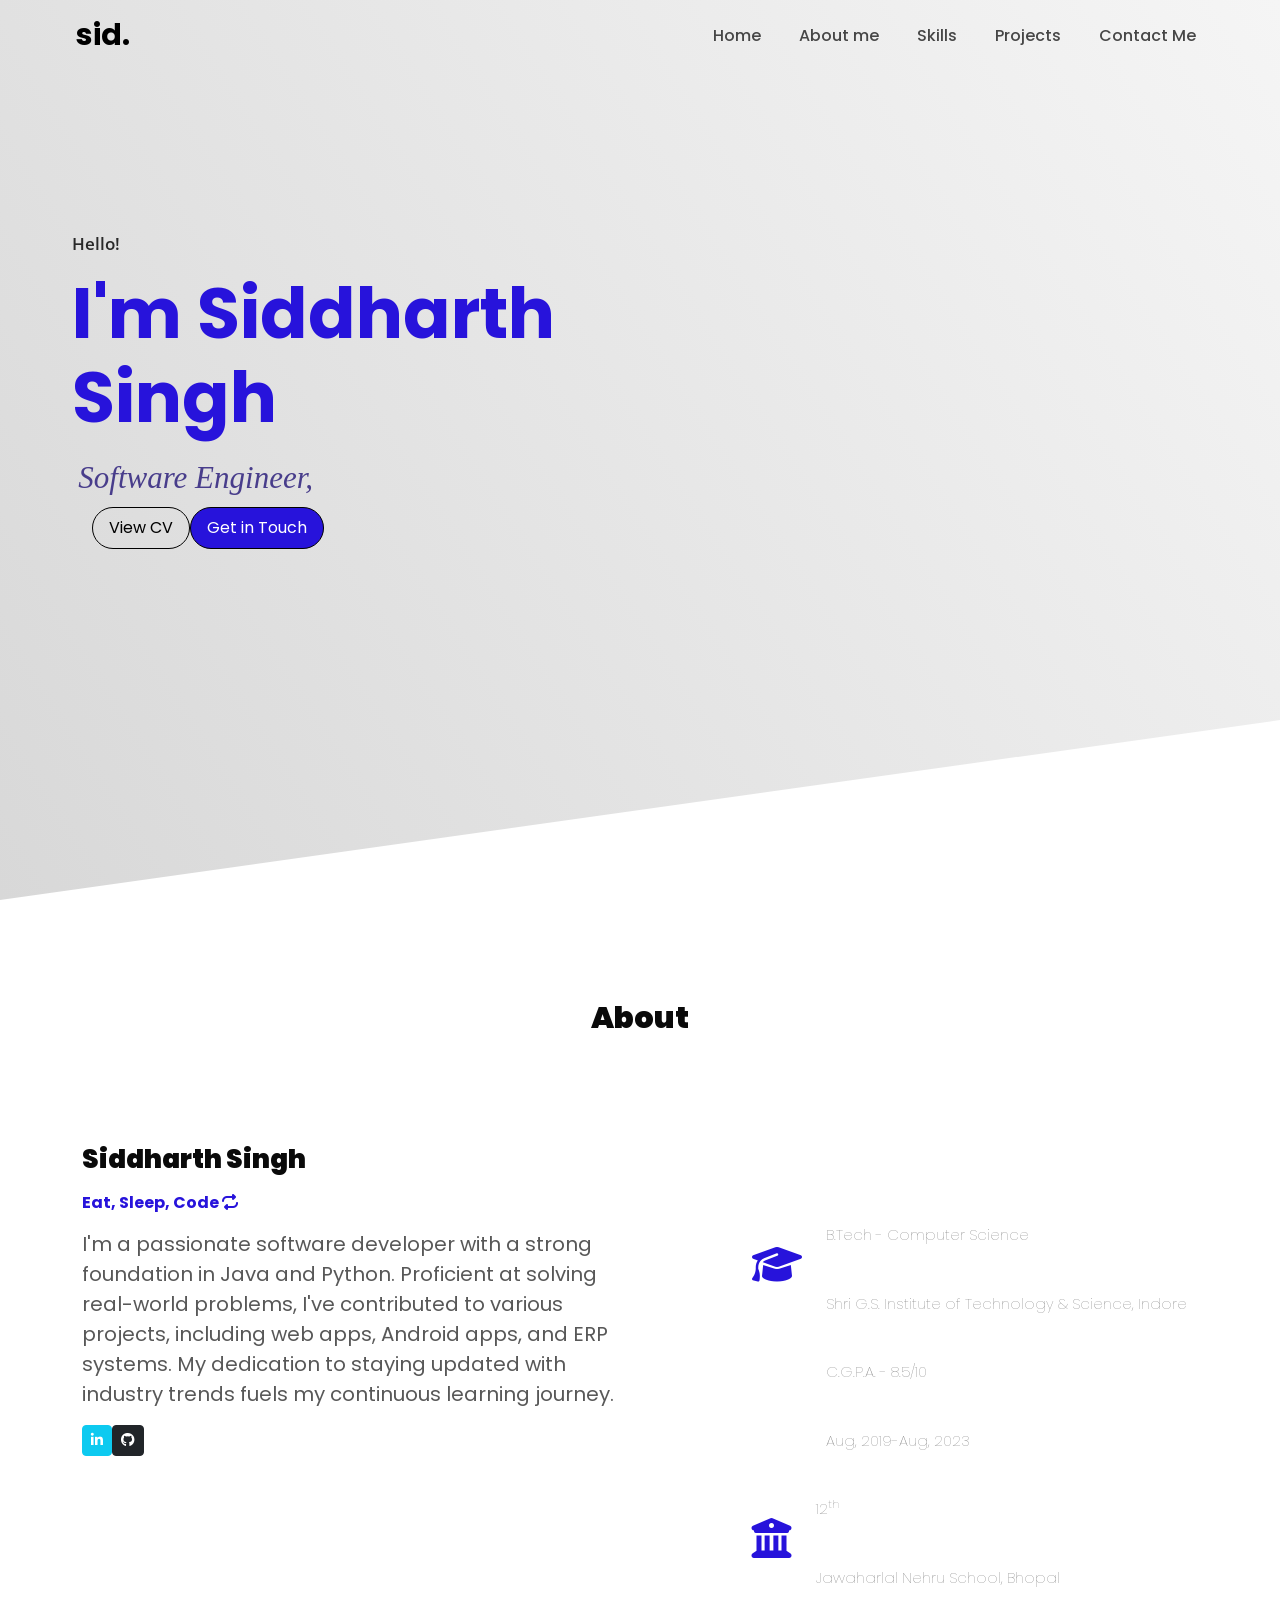
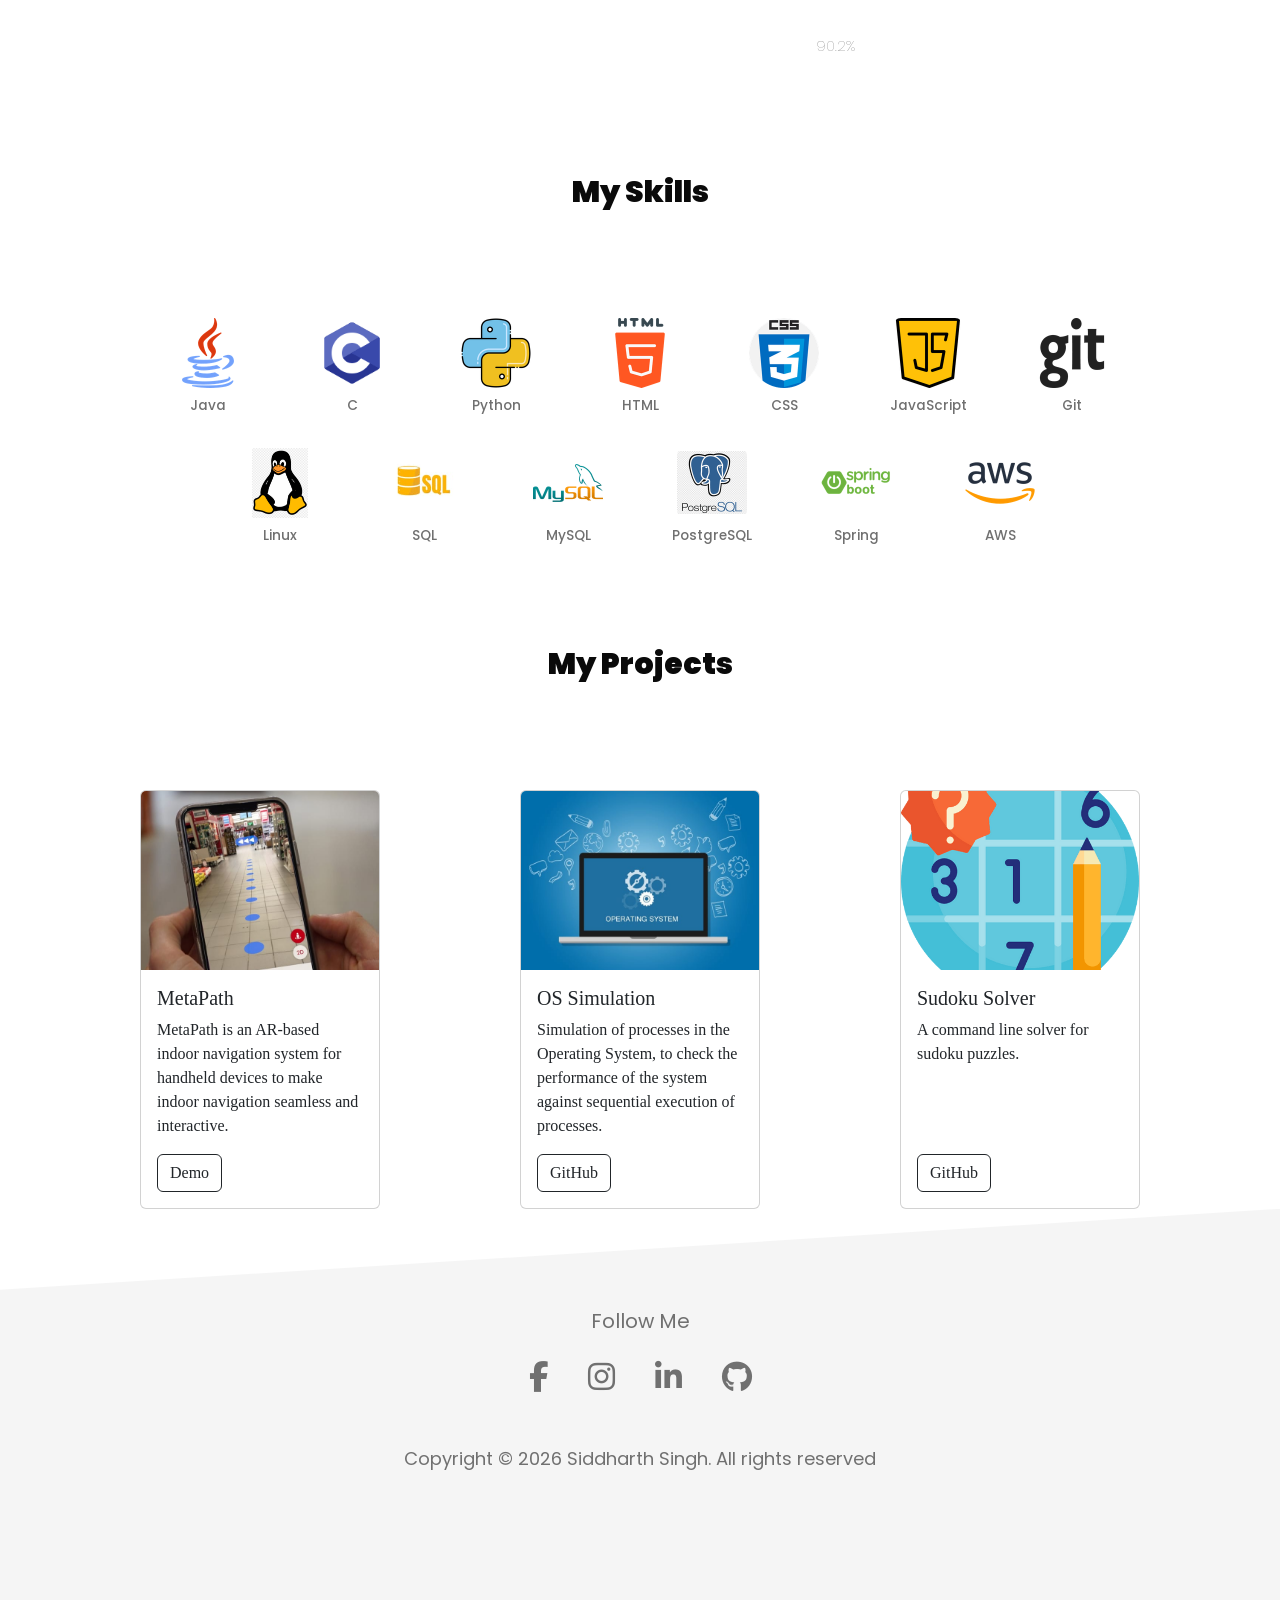
==== commit 3bdae5c9: "Merge pull request #3 from siddharth0801/claude/codebase-review-dynamic-uh3s01 Fix latent markup, ac" ====
--- a/index.html
+++ b/index.html
@@ -2,298 +2,128 @@
 <html lang="en">
 
 <head>
-    <!-- Required meta tags -->
     <meta charset="utf-8">
     <meta name="viewport" content="width=device-width, initial-scale=1, shrink-to-fit=no">
 
-    <!-- Bootstrap CSS -->
-    <link rel="stylesheet" href="https://cdn.jsdelivr.net/npm/bootstrap@4.5.3/dist/css/bootstrap.min.css"
-        integrity="sha384-TX8t27EcRE3e/ihU7zmQxVncDAy5uIKz4rEkgIXeMed4M0jlfIDPvg6uqKI2xXr2" crossorigin="anonymous">
-    <link rel="stylesheet" href="style.css">
-    <!-- <link rel="stylesheet" href="https://cdnjs.cloudflare.com/ajax/libs/font-awesome/4.7.0/css/font-awesome.min.css"> -->
-    <link href="https://maxcdn.bootstrapcdn.com/font-awesome/4.2.0/css/font-awesome.min.css" rel="stylesheet">
+    <!-- Fallbacks for crawlers that do not run scripts; js/render.js
+         overwrites both from data/content.js. -->
+    <title>Siddharth Singh | Portfolio</title>
+    <meta name="description"
+        content="Portfolio of Siddharth Singh, a software engineer working in Java, Python and Spring.">
 
-    <title>Siddharth Singh | Portfolio</title>
+    <link rel="stylesheet" href="https://cdn.jsdelivr.net/npm/bootstrap@5.3.3/dist/css/bootstrap.min.css"
+        integrity="sha384-QWTKZyjpPEjISv5WaRU9OFeRpok6YctnYmDr5pNlyT2bRjXh0JMhjY6hW+ALEwIH"
+        crossorigin="anonymous">
+    <link rel="stylesheet"
+        href="https://cdn.jsdelivr.net/npm/@fortawesome/fontawesome-free@6.7.2/css/all.min.css"
+        integrity="sha384-nRgPTkuX86pH8yjPJUAFuASXQSSl2/bBUiNV47vSYpKFxHJhbcrGnmlYpYJMeD7a"
+        crossorigin="anonymous">
+    <link rel="stylesheet" href="css/style.css">
+    <link rel="icon" href="icons/favicon.svg" type="image/svg+xml">
 </head>
 
 <body>
+    <!-- Shown only if data/content.js fails to load or parse. -->
+    <div id="render-error" class="alert alert-warning m-3" role="alert" hidden>
+        Content failed to load. Please refresh, or reach me on
+        <a href="https://www.linkedin.com/in/siddharth0801/">LinkedIn</a>.
+    </div>
+
     <!--Nav Bar-->
-    <nav class="navbar navbar-expand-lg navbar-light fixed-top">
-        <a class="navbar-brand" href=".">sid.</a>
-        <button class="navbar-toggler" type="button" data-toggle="collapse" data-target="#navbarNav">
+    <nav class="navbar navbar-expand-lg fixed-top">
+        <a class="navbar-brand" id="nav-brand" href=".">sid.</a>
+        <button class="navbar-toggler" type="button" data-bs-toggle="collapse"
+            data-bs-target="#navbarNav" aria-controls="navbarNav" aria-expanded="false"
+            aria-label="Toggle navigation">
             <span class="navbar-toggler-icon"></span>
         </button>
         <div class="collapse navbar-collapse" id="navbarNav">
-            <ul class="navbar-nav mr-auto">
-            </ul>
-            <ul class="navbar-nav">
-                <li class="nav-item">
-                    <a class="nav-link js-scroll-trigger" href="#home">Home</a>
-                </li>
-                <li class="nav-item">
-                    <a class="nav-link js-scroll-trigger" href="#about">About me</a>
-                </li>
-                <li class="nav-item">
-                    <a class="nav-link js-scroll-trigger" href="#skills">Skills</a>
-                </li>
-                <li class="nav-item">
-                    <a class="nav-link js-scroll-trigger" href="#prj">Projects</a>
-                </li>
-                <li class="nav-item">
-                    <a class="nav-link js-scroll-trigger" href="#contact">Contact Me</a>
-                </li>
-            </ul>
+            <ul class="navbar-nav ms-auto" id="nav-links"></ul>
         </div>
     </nav>
     <!--Nav Bar End-->
+
     <header id="home" class="site-header">
-        <!--home Start-->
         <div class="container-fluid" style="background-color:transparent;">
             <div class="row">
                 <div class="col-lg-7">
-                    <div class="jumbotron">
-                        <h1 class="display-4">Hello!</h1>
-                        <h2 class="lead">I'm Siddharth Singh</h2>
-                        <!-- <h3>Student, Coder, Chess Player</h3> -->
-                        <div id="text-write"></div>
-                        <ul style="padding-left: 0px;">
-
-                            <a class="btn btndownloadcv btn-lg" href="#" role="button">View CV</a>
-                            <button class="btn btn-lg" id="contact-btn">Get in Touch</button>
-                        </ul>
-                    </div>
+                    <div class="hero" id="hero"></div>
                 </div>
-
             </div>
         </div>
     </header>
+
+    <noscript>
+        <div class="container my-5">
+            <h1>Siddharth Singh</h1>
+            <p>Software Engineer, Explorer, Chess Player. This site needs JavaScript
+                for the full experience.</p>
+            <p>
+                <a href="https://www.linkedin.com/in/siddharth0801/">LinkedIn</a> &middot;
+                <a href="https://github.com/siddharth0801">GitHub</a>
+            </p>
+        </div>
+    </noscript>
 
     <!--About Me-->
     <div id="about" class="container aboutme">
         <div class="row head text-center">
             <div class="col-lg-12">
-                <h1>About</h1>
+                <h1 class="section-heading">About</h1>
             </div>
         </div>
-        <div class=" body row">
-            <div class="col-lg-6">
-
-                <h2>Siddharth Singh</h2>
-                <h3>Eat, Sleep, Code <i class="fa fa-repeat"></i></h3>
-                <p>I'm a passionate software developer with a strong foundation in Java and Python. Proficient at
-                    solving real-world problems, I've contributed to various projects, including web apps, Android apps,
-                    and ERP systems.
-                    My dedication to staying updated with industry trends fuels my continuous learning journey.</p>
-                <div class="contact_about">
-                    <a href="https://www.linkedin.com/in/siddharth-singh0801/" class="btn btn-info btn-sm "
-                        role="button" aria-pressed="true" target="_blank"><i class="fa fa-linkedin"
-                            aria-hidden="true"></i></a>
-                    <a href="https://github.com/siddharth0801/" class="btn btn-dark btn-sm " role="button"
-                        aria-pressed="true" target="_blank"><i class="fa fa-github" aria-hidden="true"></i></a>
-
-                </div>
-
-            </div>
-            <div class="col-lg-6 text-left" style="padding-top:50px;">
-                <table class="table table-borderless education">
-                    <tbody>
-                        <tr>
-                            <th scope="col"><i class="fa fa-graduation-cap" aria-hidden="true"></i></th>
-                            <th scope="col" class="year">
-                                <p style="font-weight: bold;">B.Tech - Computer Science</p>
-                                <p>Shri G.S. Institute of Technology & Science, Indore</p>
-                                <p>C.G.P.A. - 8.5/10</p>
-                                <p>Aug, 2019-Aug, 2023</p>
-                            </th>
-                        </tr>
-                        <tr>
-                            <th scope="col"><i class="fa fa-institution" aria-hidden="true"></i></th>
-                            <th scope="col" class="year">
-                                <p style="font-weight: bold;">12<sup>th</sup></p>
-                                <p>Jawaharlal Nehru School, Bhopal</p>
-                                <p>90.2%</p>
-                            </th>
-                        </tr>
-                    </tbody>
-                </table>
+        <div class="body row">
+            <div class="col-lg-6" id="about-bio"></div>
+            <div class="col-lg-6 text-start" style="padding-top:50px;">
+                <ul class="education list-unstyled" id="education-list"></ul>
             </div>
         </div>
     </div>
 
-
+    <!--Skills-->
     <section id="skills">
         <div class="container skill">
             <div class="row text-center skillhead">
                 <div class="col-lg-12">
-                    <h1>My Skills</h1>
-
+                    <h1 class="section-heading">My Skills</h1>
                 </div>
             </div>
         </div>
     </section>
-    <div class="container table-responsive">
-        <div class="row">
-            <div class="col-md-6 mx-auto">
-                <table class="table table-borderless">
-                    <tbody>
-                        <tr>
-                            <td>
-                                <img class="tech-icon" src="icons/java.png">
-                                <!-- <h3>Java(Core)</h3> -->
-                            </td>
-                            <td>
-                                <img class="tech-icon" src="icons/cprog.png">
-                                <!-- <h3>C </h3> -->
-                            </td>
-                            <td>
-                                <img class="tech-icon" src="icons/python.png">
-                                <!-- <h3>Python</h3> -->
-                            </td>
-                            <td>
-                                <img class="tech-icon" src="icons/html-5.png">
-                                <!-- <h3>HTML</h3> -->
-                            </td>
-                        </tr>
-                        <tr>
-                            <td>
-                                <img class="tech-icon" src="icons/css.png">
-                                <!-- <h3>CSS</h3> -->
-                            </td>
-                            <td>
-                                <img class="tech-icon" src="icons/java-script.png">
-                                <!-- <h3>JavaScript</h3> -->
-                            </td>
-                            <td>
-                                <img class="tech-icon" src="icons/git.png">
-                                <!-- <h3>VCS</h3> -->
-                            </td>
-                            <td>
-                                <img class="tech-icon" src="icons/linux.png">
-                                <!-- <h3>Linux</h3> -->
-                            </td>
-                        </tr>
-                        <tr>
-                            <td>
-                                <img class="tech-icon" src="icons/sql.jpg">
-                                <!-- <h3>Linux</h3> -->
-                            </td>
-                            <td>
-                                <img class="tech-icon" src="icons/mysql.png">
-                                <!-- <h3>Linux</h3> -->
-                            </td>
-                            <td>
-                                <img class="tech-icon" src="icons/postgres.png">
-                                <!-- <h3>Linux</h3> -->
-                            </td>
-                            <td>
-                                <img class="tech-icon" src="icons/spring.png">
-                                <!-- <h3>Linux</h3> -->
-                            </td>
-                        </tr>
-                        <tr>
-                            <td>
-                                <img class="tech-icon" src="icons/aws.png">
-                                <!-- <h3>Linux</h3> -->
-                            </td>
-                        </tr>
-                    </tbody>
-                </table>
+    <div class="container">
+        <ul class="skill-grid" id="skills-grid"></ul>
+    </div>
+
+    <!--Projects-->
+    <section class="projects" id="prj">
+        <div class="container-fluid">
+            <div class="text-center myprojects">
+                <h1 class="section-heading">My Projects</h1>
+            </div>
+        </div>
+        <div class="container">
+            <div class="row row-cols-1 row-cols-sm-2 row-cols-lg-3 g-4 justify-content-center"
+                id="projects-grid"></div>
+        </div>
+    </section>
+
+    <!--Contact-->
+    <div class="modal fade" id="contact-modal" tabindex="-1"
+        aria-labelledby="contact-modal-title" aria-hidden="true">
+        <div class="modal-dialog modal-dialog-centered contact-modal-dialog">
+            <div class="modal-content">
+                <div class="modal-header">
+                    <h2 class="modal-title fs-5" id="contact-modal-title">Get in Touch</h2>
+                    <button type="button" class="btn-close" data-bs-dismiss="modal"
+                        aria-label="Close"></button>
+                </div>
+                <div class="modal-body" id="contact-form-mount"></div>
             </div>
         </div>
     </div>
-    <section class="projects" id="prj">
-        <div class="container-fluid">
-            <div class="text-center myprojects">
-                <h1>My Projects</h1>
-            </div>
-        </div>
-        <div class="container">
-            <div class="container">
-                <div class="row">
-                    <div class="col-sm">
-                        <div class="card" style="width: 15rem;">
-                            <img src="expense-tracker/icons/icon-192.png" class="card-img-top" alt="UPI Spend Tracker icon" style="padding: 24px 60px; background: #f6f7f9;">
-                            <div class="card-body">
-                                <h5 class="card-title">UPI Spend Tracker</h5>
-                                <p class="card-text">Installable web app that reads password-protected PNB statements on-device,
-                                    tracks UPI spending by category and merchant, and warns when you overspend against your own averages.</p>
-
-                                <a href="expense-tracker/" class="btn btn-outline-dark" target="blank">Open app</a>
-                            </div>
-                        </div>
-                    </div>
-                    <div class="col-sm">
-                        <div class="card" style="width: 15rem;">
-                            <img src="icons/AR-Navigation-3-scaled.jpg" class="card-img-top" alt="...">
-                            <div class="card-body">
-                                <h5 class="card-title">MetaPath</h5>
-                                <p class="card-text">MetaPath is an AR-based indoor navigation system for handheld
-                                    devices to make indoor navigation seamless and interactive.</p>
-
-                                <a href="https://drive.google.com/file/d/1IkaxlK0f_oU6EgV6QQUT67MkqTu1dAwv/view?usp=drive_link" class="btn btn-outline-dark"
-                                    target="blank">Demo</a>
-                            </div>
-                        </div>
-                    </div>
-                    <div class="col-sm">
-                        <div class="card" style="width: 15rem;">
-                            <img src="icons/OS.jpg" class="card-img-top" alt="...">
-                            <div class="card-body">
-                                <h5 class="card-title">OS Simulation</h5>
-                                <p class="card-text">Simulation of processes in the Operating System, to check the
-                                    performance of the
-                                    system against sequential execution of processes.
-                                </p>
-
-                                <a href="https://github.com/siddharth0801/OS-Simulation" class="btn btn-outline-dark"
-                                    target="blank">GitHub</a>
-                            </div>
-                        </div>
-                    </div>
-                    <div class="col-sm">
-                        <div class="card" style="width: 15rem;">
-                            <img src="icons/sudoku.png" class="card-img-top" alt="...">
-                            <div class="card-body">
-                                <h5 class="card-title">Sudoku Solver</h5>
-                                <p class="card-text">A command line solver for sudoku puzzles.</p>
-
-                                <a href="https://github.com/siddharth0801/SudokuSolver" class="btn btn-outline-dark"
-                                    target="blank">GitHub</a>
-                            </div>
-                        </div>
-                    </div>
-                </div>
-            </div>
-        </div>
-    </section>
-
-    <div id="contact-modal" class="modal">
-        <div class="modal-content">
-            <span class="close">&times;</span>
-            <!-- Formspree is used for handling the form(https://formspree.io/forms/mdovwwka/submissions) -->
-            <form id="contact-form" action="https://formspree.io/f/mdovwwka" method="POST">
-                <div class="form-group">
-                    <label for="name">Your Name</label>
-                    <input type="text" class="form-control" id="name" name="name" required>
-                </div>
-                <div class="form-group">
-                    <label for="email">Your Email</label>
-                    <input type="email" class="form-control" id="email" name="email" required>
-                </div>
-                <div class="form-group">
-                    <label for="message">Message</label>
-                    <textarea class="form-control" id="message" name="message" rows="5" required></textarea>
-                </div>
-                <button type="submit" class="btn btn-success">Send Message</button>
-            </form>
-        </div>
-    </div>
-
-
-
 
     <!--Footer-->
-    <footer class="site-footer" id="contact">'
+    <footer class="site-footer" id="contact">
         <div class="container">
             <div class="row text-center sitefooterhead">
                 <div class="col-lg-12">
@@ -301,43 +131,24 @@
                 </div>
             </div>
             <div class="row text-center sitefooterbody">
-                <div class="col-lg-12">
-                    <a href="https://www.facebook.com/people/Siddharth-Singh/100041000264340/" target="blank"><i
-                            class="fa fa-facebook"></i></a>
-                    <a href="https://www.instagram.com/singh.siddharth01/" target="blank"><i class="fa fa-instagram"></i></a>
-
-                    <a href="https://www.linkedin.com/in/siddharth0801/" target="blank"><i
-                            class="fa fa-linkedin"></i></a>
-                    <a href="https://github.com/siddharth0801" target="blank"><i class="fa fa-github"></i></a>
-
-                </div>
-                <div class="col-lg-12">
-                    <p>Copyright © 2023 Siddharth Singh. All rights reserved</p>
-                </div>
+                <div class="col-lg-12" id="footer-socials"></div>
+                <div class="col-lg-12" id="footer-copyright"></div>
             </div>
         </div>
     </footer>
 
     <!--Scripts-->
-    <script src="index.js"></script>
-    <script src="script.js"></script>
-    <script>
-        typeWriter();
-    </script>
-    <script src="https://code.jquery.com/jquery-3.5.1.js"
-        integrity="sha256-QWo7LDvxbWT2tbbQ97B53yJnYU3WhH/C8ycbRAkjPDc=" crossorigin="anonymous"></script>
-    <script src="https://cdn.jsdelivr.net/npm/bootstrap@4.5.3/dist/js/bootstrap.bundle.min.js"
-        integrity="sha384-ho+j7jyWK8fNQe+A12Hb8AhRq26LrZ/JpcUGGOn+Y7RsweNrtN/tE3MoK7ZeZDyx"
+    <!-- defer preserves document order, so PORTFOLIO and `bootstrap` are both
+         defined before main.js runs, and every script runs after the DOM is
+         parsed. No DOMContentLoaded wrapper needed. -->
+    <script defer src="https://cdn.jsdelivr.net/npm/bootstrap@5.3.3/dist/js/bootstrap.bundle.min.js"
+        integrity="sha384-YvpcrYf0tY3lHB60NNkmXc5s9fDVZLESaAA55NDzOxhy9GkcIdslK1eN7N6jIeHz"
         crossorigin="anonymous"></script>
-    <script src="https://stackpath.bootstrapcdn.com/bootstrap/4.5.2/js/bootstrap.min.js"
-        integrity="sha384-B4gt1jrGC7Jh4AgTPSdUtOBvfO8shuf57BaghqFfPlYxofvL8/KUEfYiJOMMV+rV"
-        crossorigin="anonymous"></script>
-
-    <script type="text/javascript">
-        $('.js-scroll-trigger').click(function () {
-            $('.navbar-collapse').collapse('hide');
-        });
-    </script>
+    <script defer src="data/content.js"></script>
+    <script defer src="js/render.js"></script>
+    <script defer src="js/typewriter.js"></script>
+    <script defer src="js/contact.js"></script>
+    <script defer src="js/main.js"></script>
 </body>
 
-</html>+</html>
--- a/css/style.css
+++ b/css/style.css
@@ -0,0 +1,475 @@
+@import url('https://fonts.googleapis.com/css2?family=Open+Sans&display=swap');
+@import url('https://fonts.googleapis.com/css2?family=Poppins&display=swap');
+
+/* ==========================================================================
+   Design tokens
+   Every colour, font stack, duration and repeated measurement is defined
+   once here. Changing the brand colour, or adding a dark theme later, means
+   editing this block and nothing else.
+   ========================================================================== */
+
+:root {
+    /* Brand */
+    --brand-primary: #2713db;
+    --brand-on-primary: #ffffff;
+    --brand-accent: #29c08d;      /* social icon hover */
+    --brand-script: darkslateblue; /* typewriter line */
+
+    /* Neutral ramp, darkest to lightest */
+    --color-ink: #0a0a0a;      /* section headings */
+    --color-ink-soft: #292929; /* hero copy */
+    --color-body: #585858;     /* about body copy */
+    --color-muted: #707070;    /* meta text, footer */
+    --color-nav: #464646;      /* nav links */
+
+    /* Surfaces */
+    --surface-page: #ffffff;
+    --surface-tint: #f5f5f5;
+    --surface-tint-strong: #d8d8d8;
+
+    /* Type */
+    --font-display: 'Poppins', sans-serif;
+    --font-body: 'Open Sans', sans-serif;
+    --font-serif: 'Times New Roman', Times, serif;
+    --font-script: Georgia, 'Times New Roman', Times, serif;
+
+    --fs-section-title: 30px;
+    --fs-hero-name: 70px;
+    --fs-brand: 30px;
+    --fs-edu-icon: 40px;
+    --fs-social: 31px;
+
+    /* Space */
+    --space-section: 100px;  /* section heading breathing room */
+    --space-gutter: 60px;    /* desktop page inset */
+    --nav-height: 72px;      /* used for anchor scroll offset */
+
+    /* Motion */
+    --dur-fast: 0.4s;
+    --dur-base: 0.6s;
+    --dur-slow: 0.7s;
+
+    /* Shape */
+    --radius-pill: 50px;
+    --radius-sm: 8px;
+    --card-width: 15rem;
+}
+
+@media (prefers-reduced-motion: reduce) {
+    :root {
+        --dur-fast: 0s;
+        --dur-base: 0s;
+        --dur-slow: 0s;
+    }
+}
+
+/* Anchor targets used to land underneath the fixed navbar. */
+html {
+    scroll-behavior: smooth;
+}
+
+@media (prefers-reduced-motion: reduce) {
+    html {
+        scroll-behavior: auto;
+    }
+}
+
+header[id],
+section[id],
+div[id],
+footer[id] {
+    scroll-margin-top: var(--nav-height);
+}
+
+/* The three section headings were byte-for-byte identical rules. */
+.section-heading {
+    font-family: var(--font-display);
+    color: var(--color-ink);
+    font-size: var(--fs-section-title);
+    font-weight: 900;
+    padding-top: var(--space-section);
+    padding-bottom: var(--space-section);
+}
+
+/* ==========================================================================
+   Header / hero
+   ========================================================================== */
+
+.site-header {
+    width: 100%;
+    height: 100vh;
+    background: linear-gradient(57deg, var(--surface-tint-strong), var(--surface-tint));
+    clip-path: polygon(0% 0%, 100% 0%, 100% 80%, 0% 100%);
+}
+
+.navbar {
+    /* Bootstrap 5 sets --bs-navbar-padding-x to 0; Bootstrap 4 used 1rem. */
+    padding-left: 1rem;
+    padding-right: 1rem;
+    font-family: var(--font-display);
+    font-weight: 500;
+    font-size: 16px;
+    transition: var(--dur-base);
+}
+
+.navbar-brand {
+    padding-left: var(--space-gutter);
+    font-weight: bold;
+    font-size: var(--fs-brand);
+}
+
+.navbar-nav {
+    padding-right: var(--space-gutter);
+}
+
+.navbar .navbar-nav .nav-item a {
+    color: var(--color-nav);
+    padding-left: 30px;
+    /* Declared on the base rule, not on :hover — otherwise the colour fades
+       in on mouse-enter and snaps back on leave. */
+    transition: color var(--dur-slow);
+}
+
+.navbar .navbar-nav .nav-item a:hover {
+    color: var(--brand-primary);
+}
+
+.hero {
+    /* Bootstrap 4's .jumbotron supplied padding and margin-bottom; it was
+       removed in Bootstrap 5, so they are restored here verbatim. */
+    padding: 2rem 1rem 2rem var(--space-gutter);
+    margin-bottom: 2rem;
+    background-color: transparent;
+    border-radius: 0px;
+}
+
+@media (min-width: 576px) {
+    .hero {
+        padding: 4rem 2rem 4rem var(--space-gutter);
+    }
+}
+
+.hero h1 {
+    font-family: var(--font-body);
+    color: var(--color-ink-soft);
+    padding-top: 170px;
+    font-size: 17px;
+    font-weight: 600;
+}
+
+.hero h2 {
+    font-family: var(--font-display);
+    color: var(--brand-primary);
+    font-size: var(--fs-hero-name);
+    font-weight: 700;
+    padding-top: 10px;
+}
+
+.hero p {
+    font-family: var(--font-body);
+    color: var(--color-ink-soft);
+    font-size: 16pt;
+    padding-top: 3px;
+}
+
+.hero .btn {
+    color: var(--brand-on-primary);
+    font-family: var(--font-display);
+    font-size: 16px;
+    background-color: var(--brand-primary);
+    border-radius: var(--radius-pill);
+    border-color: black;
+    /* box-shadow is kept at Bootstrap's own duration so the focus ring still
+       fades in; declaring transition here would otherwise replace it. */
+    transition: color var(--dur-base), background-color var(--dur-base),
+        border-color var(--dur-base), box-shadow 0.15s ease-in-out;
+}
+
+.hero .btn:hover {
+    color: var(--brand-primary);
+    background-color: transparent;
+    border-color: var(--brand-primary);
+}
+
+.hero .btndownloadcv {
+    background-color: transparent;
+    color: black;
+    margin-left: 20px;
+}
+
+.hero .btndownloadcv:hover {
+    background-color: var(--brand-primary);
+    color: var(--brand-on-primary);
+}
+
+.hero-actions {
+    /* Preserves the margin the replaced <ul> inherited from Reboot. */
+    margin-bottom: 1rem;
+}
+
+#text-write {
+    font-family: var(--font-script);
+    font-style: italic;
+    color: var(--brand-script);
+    font-size: var(--fs-social);
+    padding: 1%;
+}
+
+/* ==========================================================================
+   About
+   ========================================================================== */
+
+.aboutme .body h2 {
+    font-family: var(--font-display);
+    color: var(--color-ink);
+    font-size: 26px;
+    font-weight: 900;
+    padding-bottom: 10px;
+}
+
+.aboutme .body h3 {
+    font-family: var(--font-display);
+    color: var(--brand-primary);
+    font-size: 16px;
+    font-weight: bold;
+    padding-bottom: 4px;
+}
+
+.aboutme .body p {
+    padding-top: 5px;
+    font-family: var(--font-display);
+    font-size: 20px;
+    color: var(--color-body);
+}
+
+.education {
+    margin: 0;
+}
+
+.edu {
+    display: flex;
+    align-items: flex-start;
+    gap: 1.5rem;
+}
+
+.edu__body {
+    flex: 1;
+}
+
+.edu__degree {
+    font-weight: bold;
+}
+
+.aboutme .body .education i {
+    color: var(--brand-primary);
+    font-size: var(--fs-edu-icon);
+    padding-top: 50px;
+    padding-bottom: 20px;
+    padding-left: 100px;
+}
+
+.aboutme .body .education p {
+    padding-top: 30px;
+    font-family: var(--font-display);
+    color: var(--color-muted);
+    font-size: 15px;
+    font-weight: 100;
+}
+
+@media (max-width: 992px) {
+    .aboutme .body .education i {
+        padding-left: 0px;
+    }
+}
+
+@media (max-width: 576px) {
+    .aboutme {
+        padding-left: 30px;
+    }
+}
+
+/* ==========================================================================
+   Skills
+   ========================================================================== */
+
+.skill-grid {
+    list-style: none;
+    margin: 0 auto;
+    padding: 0;
+    max-width: 62rem;
+    /* Flex rather than grid: with a count that does not divide evenly into
+       the column count (13 skills today), grid strands the remainder at the
+       left of the last row. Wrapping flex items centre it instead, so the
+       layout stays tidy for any number of skills. */
+    display: flex;
+    flex-wrap: wrap;
+    justify-content: center;
+    gap: 2rem;
+    text-align: center;
+}
+
+.skill {
+    flex: 0 1 7rem;
+}
+
+/* A fixed box, not height:auto — logos have very different aspect ratios,
+   and without a reserved height a lazy-loaded icon collapses to nothing and
+   the rows go ragged until it arrives. contain keeps every logo undistorted. */
+.tech-icon {
+    border-radius: var(--radius-sm);
+    width: 70px;
+    height: 70px;
+    object-fit: contain;
+}
+
+.skill__name {
+    display: block;
+    margin-top: 0.5rem;
+    font-family: var(--font-display);
+    font-size: 0.85rem;
+    font-weight: 500;
+    color: var(--color-muted);
+}
+
+/* ==========================================================================
+   Projects
+   ========================================================================== */
+
+.projects {
+    font-family: var(--font-serif);
+}
+
+/* Was an inline style="width: 15rem" repeated on every card. */
+.project-card {
+    max-width: var(--card-width);
+    margin-inline: auto;
+}
+
+/* A shared ratio keeps the cards aligned; h-100 plus mt-auto on the button
+   bottom-aligns the calls to action. */
+.project-card__img {
+    aspect-ratio: 4 / 3;
+    object-fit: cover;
+}
+
+/* ==========================================================================
+   Contact form
+   ========================================================================== */
+
+/* Bootstrap's modal supplies the dialog; this only restores the 600px cap
+   the hand-rolled panel had. */
+.contact-modal-dialog {
+    max-width: 600px;
+}
+
+.form-status {
+    margin-top: 1rem;
+    margin-bottom: 0;
+    font-family: var(--font-display);
+    font-size: 15px;
+}
+
+/* Some resets clobber [hidden]; be explicit. */
+.form-status[hidden] {
+    display: none;
+}
+
+.form-status--success {
+    color: #1d7a53;
+}
+
+.form-status--error {
+    color: #c0392b;
+}
+
+/* ==========================================================================
+   Footer
+   ========================================================================== */
+
+.site-footer {
+    width: 100%;
+    min-height: 45vh;
+    background: linear-gradient(57deg, var(--surface-tint), var(--surface-tint));
+    clip-path: polygon(0 20%, 100% 0, 100% 100%, 0% 100%);
+}
+
+.site-footer .sitefooterhead h1 {
+    font-family: var(--font-display);
+    font-size: 20px;
+    font-weight: 100;
+    padding-top: var(--space-section);
+    padding-bottom: 20px;
+    color: var(--color-muted);
+}
+
+.site-footer .sitefooterbody i {
+    margin-left: 20px;
+    margin-right: 20px;
+    font-size: var(--fs-social);
+    color: var(--color-muted);
+    transition: color var(--dur-fast);
+}
+
+/* No font-size here: it used to be restated, which outranked the mobile
+   override and made icons jump from 20px to 31px on hover. */
+.site-footer .sitefooterbody i:hover {
+    color: var(--brand-accent);
+}
+
+.site-footer .sitefooterbody p {
+    font-size: 18px;
+    padding-top: 50px;
+    font-family: var(--font-display);
+    color: var(--color-muted);
+}
+
+/* ==========================================================================
+   Responsive
+   ========================================================================== */
+
+@media (max-width: 992px) {
+    .navbar {
+        background-color: var(--surface-page);
+    }
+}
+
+@media (max-width: 576px) {
+    .navbar-brand {
+        padding-left: 20px;
+    }
+
+    .hero {
+        padding-left: 20px;
+    }
+
+    .hero h2 {
+        font-size: 50px;
+    }
+
+    #text-write {
+        font-size: 20px;
+    }
+
+    .site-footer .sitefooterbody i {
+        margin-left: 11px;
+        margin-right: 11px;
+        font-size: 20px;
+    }
+
+    .site-footer .sitefooterbody p {
+        font-size: 14px;
+    }
+
+    .site-footer {
+        min-height: 40vh;
+    }
+}
+
+/* Bootstrap 5 adds an xxl breakpoint that widens .container from 1140px to
+   1320px. This layout was built for 1140px. Delete this block to opt into
+   the wider container. */
+@media (min-width: 1400px) {
+    .container {
+        max-width: 1140px;
+    }
+}
